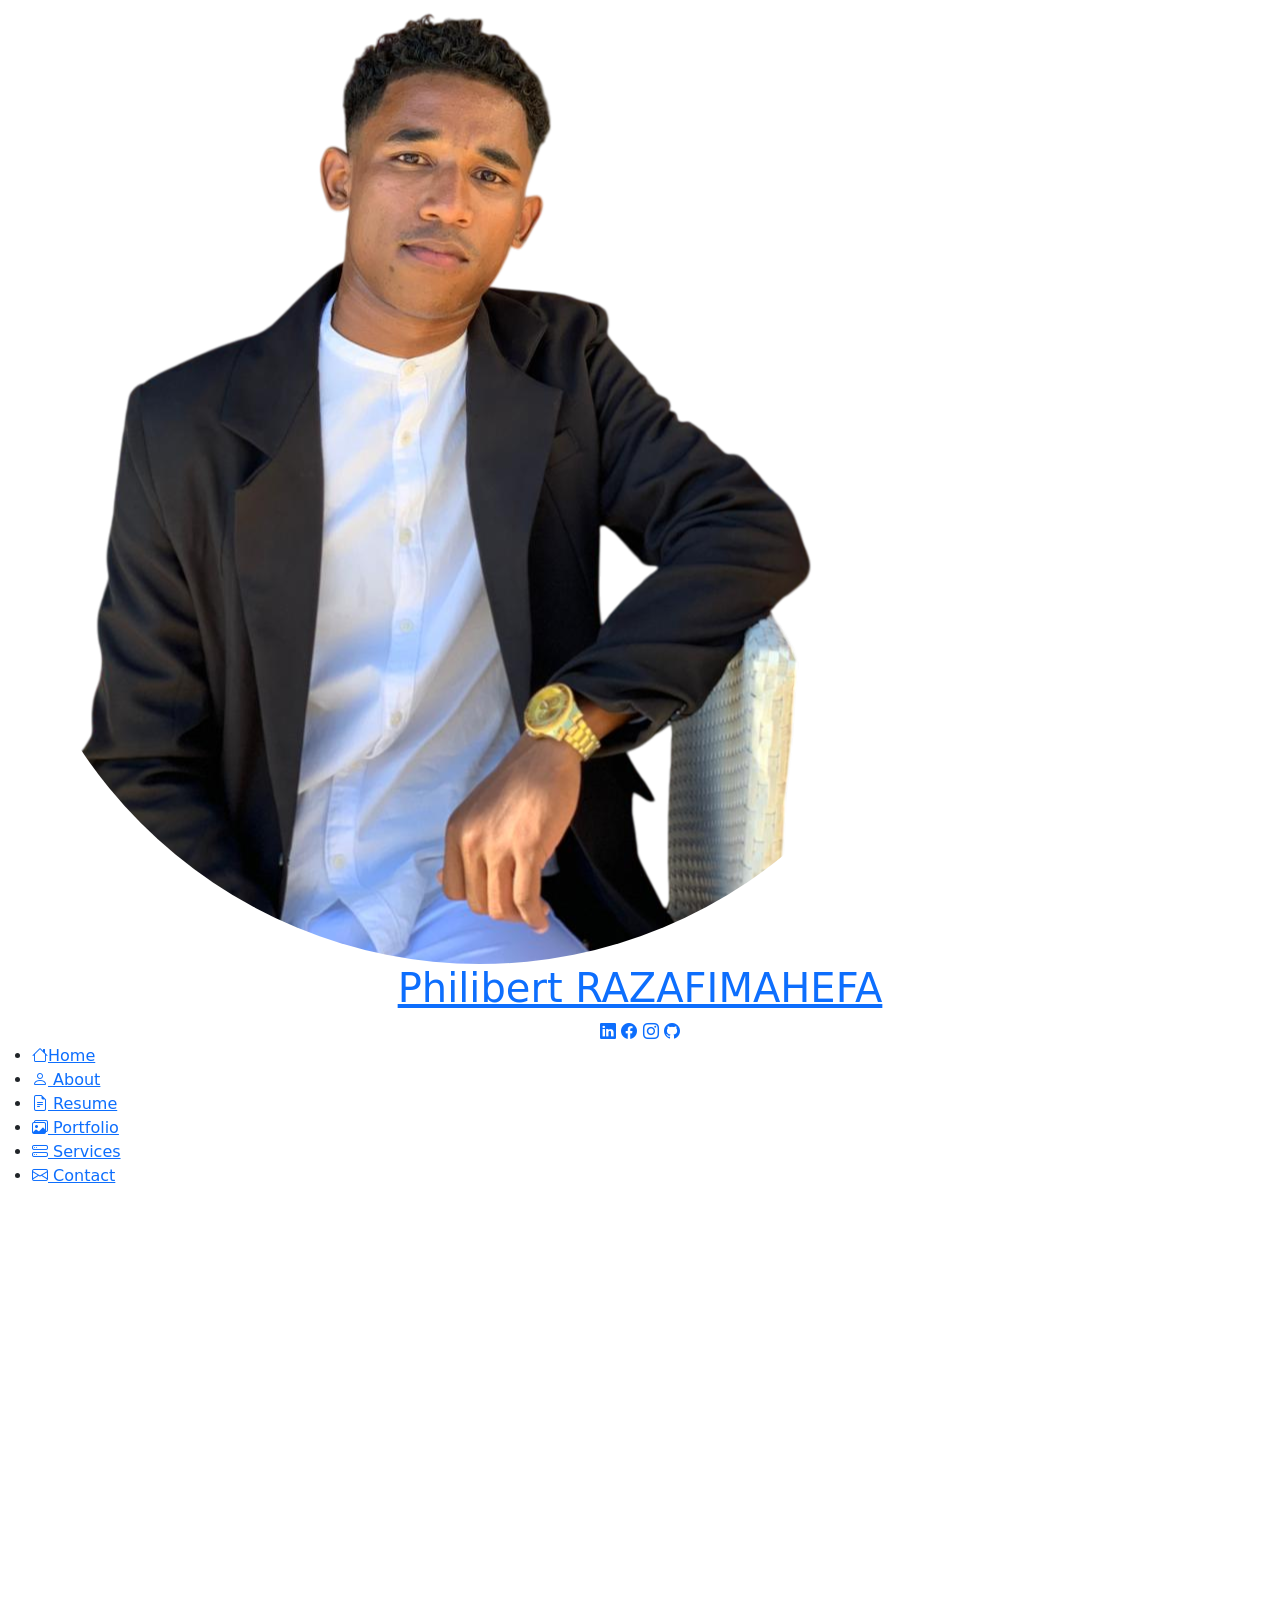
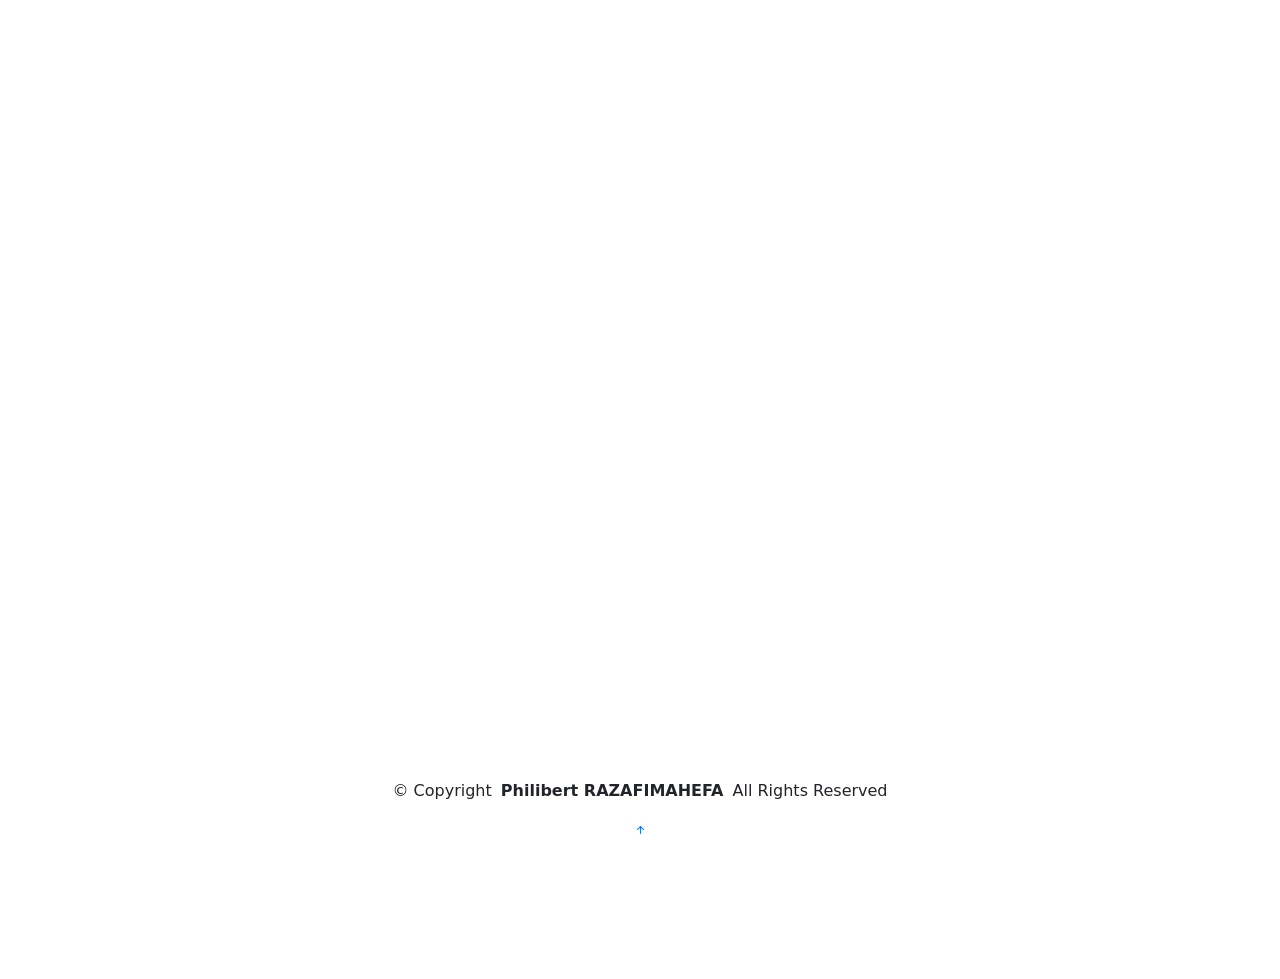
==== index.html @ 2ab91938 "better organized and follows professional file structure conventions." ====
<!DOCTYPE html>
<html lang="en">

<head>
  <meta charset="utf-8">
  <meta content="width=device-width, initial-scale=1.0" name="viewport">
  <title>Philibert RAZAFIMAHEFA - Portfolio | Designer & Developer</title>
  <meta content="Portfolio of Philibert RAZAFIMAHEFA, a passionate Web Developer, UI/UX Designer, and Programmer based in Madagascar. Specialized in Angular, PHP, Python, and Arduino Robotics." name="description">
  <meta content="Philibert RAZAFIMAHEFA, Portfolio, Web Developer, UI/UX Designer, Programmer, Madagascar, Angular, PHP, Python, Arduino, Robotics" name="keywords">

  <!-- Favicons -->
  <link href="assets/img/favicon.png" rel="icon">
  <link href="assets/img/apple-touch-icon.png" rel="apple-touch-icon">

  <!-- Fonts -->
  <link href="https://fonts.googleapis.com" rel="preconnect">
  <link href="https://fonts.gstatic.com" rel="preconnect" crossorigin>
  <link href="https://fonts.googleapis.com/css2?family=Roboto:ital,wght@0,100;0,300;0,400;0,500;0,700;0,900;1,100;1,300;1,400;1,500;1,700;1,900&family=Poppins:ital,wght@0,100;0,200;0,300;0,400;0,500;0,600;0,700;0,800;0,900;1,100;1,200;1,300;1,400;1,500;1,600;1,700;1,800;1,900&family=Raleway:ital,wght@0,100;0,200;0,300;0,400;0,500;0,600;0,700;0,800;0,900;1,100;1,200;1,300;1,400;1,500;1,600;1,700;1,800;1,900&display=swap" rel="stylesheet">

  <!-- Vendor CSS Files -->
  <link href="assets/vendor/bootstrap/css/bootstrap.min.css" rel="stylesheet">
  <link href="assets/vendor/bootstrap-icons/bootstrap-icons.css" rel="stylesheet">
  <link href="assets/vendor/aos/aos.css" rel="stylesheet">
  <link href="assets/vendor/glightbox/css/glightbox.min.css" rel="stylesheet">
  <link href="assets/vendor/swiper/swiper-bundle.min.css" rel="stylesheet">

  <!-- Main CSS File -->
  <link href="assets/css/main.css" rel="stylesheet">

  <!-- =======================================================
  * Template Name: iPortfolio
  * Template URL: https://bootstrapmade.com/iportfolio-bootstrap-portfolio-websites-template/
  * Updated: Jun 29 2024 with Bootstrap v5.3.3
  * Author: BootstrapMade.com
  * License: https://bootstrapmade.com/license/
  ======================================================== -->
</head>

<body class="index-page">

  <header id="header" class="header dark-background d-flex flex-column">
    <i class="header-toggle d-xl-none bi bi-list" aria-label="Toggle navigation menu"></i>

    <div class="profile-img">
      <img src="assets/img/my-profile-img.png" alt="Philibert RAZAFIMAHEFA Profile Picture" class="img-fluid rounded-circle">
    </div>

    <a href="index.html" class="logo d-flex align-items-center justify-content-center" aria-label="Philibert RAZAFIMAHEFA Home">
      <!-- Uncomment the line below if you also wish to use an image logo -->
      <!-- <img src="assets/img/logo.png" alt=""> -->
      <h1 class="sitename">Philibert RAZAFIMAHEFA</h1>
    </a>

    <div class="social-links text-center">
      <a href="https://www.linkedin.com/in/razafimahefa-philibert-rzfphily/" class="linkedin" aria-label="LinkedIn Profile"><i class="bi bi-linkedin"></i></a>
      <a href="https://www.facebook.com/RzfPhily" class="facebook" aria-label="Facebook Profile"><i class="bi bi-facebook"></i></a>
      <a href="https://www.instagram.com/rzfphily/" class="instagram" aria-label="Instagram Profile"><i class="bi bi-instagram"></i></a>
      <a href="https://github.com/Wunders149" class="github" aria-label="GitHub Profile"><i class="bi bi-github"></i></a>
    </div>

    <nav id="navmenu" class="navmenu">
      <ul>
        <li><a href="#hero" class="active"><i class="bi bi-house navicon"></i>Home</a></li>
        <li><a href="#about"><i class="bi bi-person navicon"></i> About</a></li>
        <li><a href="#resume"><i class="bi bi-file-earmark-text navicon"></i> Resume</a></li>
        <li><a href="#portfolio"><i class="bi bi-images navicon"></i> Portfolio</a></li>
        <li><a href="#services"><i class="bi bi-hdd-stack navicon"></i> Services</a></li>
        <li><a href="#contact"><i class="bi bi-envelope navicon"></i> Contact</a></li>
      </ul>
    </nav>

  </header>

  <main class="main">

    <!-- Hero Section -->
    <section id="hero" class="hero section dark-background">

      <img src="assets/img/me.jpg" alt="Philibert RAZAFIMAHEFA Hero Image" data-aos="fade-in" class="">

      <div class="container" data-aos="fade-up" data-aos-delay="100">
        <h2>Philibert RAZAFIMAHEFA</h2>
        <p>I'm a <span class="typed" data-typed-items="Designer, Developer, Programmer, Freelancer">Designer</span><span class="typed-cursor typed-cursor--blink" aria-hidden="true"></span><span class="typed-cursor typed-cursor--blink" aria-hidden="true"></span></p>
      </div>

    </section><!-- /Hero Section -->

    <!-- About Section -->
    <section id="about" class="about section">

      <!-- Section Title -->
      <div class="container section-title" data-aos="fade-up">
        <h2>About</h2>
        <p>My name is Philibert RAZAFIMAHEFA, a computer science graduate student with a passion for design, development, and software engineering. Having earned my Bachelor's with honors, I am seeking new opportunities to apply my skills and continue learning.</p>
      </div><!-- End Section Title -->

      <div class="container" data-aos="fade-up" data-aos-delay="100">

        <div class="row gy-4 justify-content-center">
          <div class="col-lg-4">
            <img src="assets/img/my-profile-img.png" class="img-fluid" alt="Philibert RAZAFIMAHEFA Profile">
          </div>
          <div class="col-lg-8 content">
            <h2>Web Developer &amp; UI/UX Designer.</h2>
            <p class="fst-italic py-3">
              Passionate about code quality, I follow best practices and prioritize readability, testing, and reusability.
              Skilled in translating complex requirements into elegant and efficient user experiences.
            </p>
            <div class="row">
              <div class="col-lg-6">
                <ul>
                  <li><i class="bi bi-chevron-right"></i> <strong>Birthday:</strong> <span>09 January 2002</span></li>
                  <li><i class="bi bi-chevron-right"></i> <strong>Website:</strong> <span>Coming soon</span></li>
                  <li><i class="bi bi-chevron-right"></i> <strong>Phone:</strong> <span>+261 34 35 053 34 </span></li>
                  <li><i class="bi bi-chevron-right"></i> <strong>City:</strong> <span>Mahajanga, Boeny, Madagascar</span></li>
                </ul>
              </div>
              <div class="col-lg-6">
                <ul>
                  <li><i class="bi bi-chevron-right"></i> <strong>Age:</strong> <span>23</span></li>
                  <li><i class="bi bi-chevron-right"></i> <strong>Degree:</strong> <span>Bachelor</span></li>
                  <li><i class="bi bi-chevron-right"></i> <strong>Email:</strong> <span>razafimahefaphilibert7@gmail.com</span></li>
                  <li><i class="bi bi-chevron-right"></i> <strong>Freelance:</strong> <span>Available</span></li>
                </ul>
              </div>
            </div>
            <p class="py-3">
              With a deep understanding of both design principles and development logic, I create digital experiences that delight and deliver.
            </p>
          </div>
        </div>

      </div>

    </section><!-- /About Section -->

    <!-- Stats Section -->
    <section id="stats" class="stats section">

      <div class="container" data-aos="fade-up" data-aos-delay="100">

        <div class="row gy-4">

          <div class="col-lg-3 col-md-6">
            <div class="stats-item">
              <i class="bi bi-emoji-smile"></i>
              <span data-purecounter-start="0" data-purecounter-end="010" data-purecounter-duration="1" class="purecounter"></span>
              <p><strong>Happy Clients</strong> <span> Encouraging! </span></p>
            </div>
          </div><!-- End Stats Item -->

          <div class="col-lg-3 col-md-6">
            <div class="stats-item">
              <i class="bi bi-journal-richtext"></i>
              <span data-purecounter-start="0" data-purecounter-end="005" data-purecounter-duration="1" class="purecounter"></span>
              <p><strong>Projects</strong> <span> Study, Personal & Professional</span></p>
            </div>
          </div><!-- End Stats Item -->

          <div class="col-lg-3 col-md-6">
            <div class="stats-item">
              <i class="bi bi-headset"></i>
              <span data-purecounter-start="0" data-purecounter-end="1453" data-purecounter-duration="1" class="purecounter"></span>
              <p><strong>Hours Of Support</strong> <span>Working Hours</span></p>
            </div>
          </div><!-- End Stats Item -->

          <div class="col-lg-3 col-md-6">
            <div class="stats-item">
              <i class="bi bi-people"></i>
              <span data-purecounter-start="0" data-purecounter-end="3" data-purecounter-duration="1" class="purecounter"></span>
              <p><strong>Hard Workers</strong> <span>Team</span></p>
            </div>
          </div><!-- End Stats Item -->

        </div>

      </div>

    </section><!-- /Stats Section -->

    <!-- Skills Section -->
    <section id="skills" class="skills section light-background">

      <!-- Section Title -->
      <div class="container section-title" data-aos="fade-up">
        <h2>Skills</h2>
        <p>As a developer with a solid foundation in both web and embedded systems, I enjoy turning ideas into functional, user-friendly solutions — from mobile-first web apps using Angular and Ionic to smart Arduino projects powered by voice commands.</p>
      </div><!-- End Section Title -->

      <div class="container" data-aos="fade-up" data-aos-delay="100">

        <div class="row skills-content skills-animation">

          <div class="col-lg-6">

            <div class="progress">
              <span class="skill"><span>HTML</span> <i class="val">100%</i></span>
              <div class="progress-bar-wrap">
                <div class="progress-bar" role="progressbar" aria-valuenow="100" aria-valuemin="0" aria-valuemax="100"></div>
              </div>
            </div><!-- End Skills Item -->

            <div class="progress">
              <span class="skill"><span>CSS</span> <i class="val">90%</i></span>
              <div class="progress-bar-wrap">
                <div class="progress-bar" role="progressbar" aria-valuenow="90" aria-valuemin="0" aria-valuemax="100"></div>
              </div>
            </div><!-- End Skills Item -->

            <div class="progress">
              <span class="skill"><span>JavaScript</span> <i class="val">60%</i></span>
              <div class="progress-bar-wrap">
                <div class="progress-bar" role="progressbar" aria-valuenow="60" aria-valuemin="0" aria-valuemax="100"></div>
              </div>
            </div><!-- End Skills Item -->

            <div class="progress">
              <span class="skill"><span>UI/UX</span> <i class="val">60%</i></span>
              <div class="progress-bar-wrap">
                <div class="progress-bar" role="progressbar" aria-valuenow="60" aria-valuemin="0" aria-valuemax="100"></div>
              </div>
            </div><!-- End Skills Item -->

          </div>

          <div class="col-lg-6">

            <div class="progress">
              <span class="skill"><span>PHP</span> <i class="val">75%</i></span>
              <div class="progress-bar-wrap">
                <div class="progress-bar" role="progressbar" aria-valuenow="75" aria-valuemin="0" aria-valuemax="100"></div>
              </div>
            </div><!-- End Skills Item -->

            <div class="progress">
              <span class="skill"><span>Python</span> <i class="val">75%</i></span>
              <div class="progress-bar-wrap">
                <div class="progress-bar" role="progressbar" aria-valuenow="75" aria-valuemin="0" aria-valuemax="100"></div>
              </div>
            </div><!-- End Skills Item -->

            <div class="progress">
              <span class="skill"><span>WordPress/CMS</span> <i class="val">90%</i></span>
              <div class="progress-bar-wrap">
                <div class="progress-bar" role="progressbar" aria-valuenow="90" aria-valuemin="0" aria-valuemax="100"></div>
              </div>
            </div><!-- End Skills Item -->

            <div class="progress">
              <span class="skill"><span>Figma Design</span> <i class="val">55%</i></span>
              <div class="progress-bar-wrap">
                <div class="progress-bar" role="progressbar" aria-valuenow="55" aria-valuemin="0" aria-valuemax="100"></div>
              </div>
            </div><!-- End Skills Item -->

          </div>

        </div>

      </div>

    </section><!-- /Skills Section -->

    <!-- Resume Section -->
    <section id="resume" class="resume section">

      <!-- Section Title -->
      <div class="container section-title" data-aos="fade-up">
        <h2>Resume</h2>
        <p>Passionate Computer Science graduate with strong technical skills in web development (HTML, CSS, JavaScript, TypeScript, Angular, Ionic) and embedded systems (Arduino, TensorFlow Lite). 
           Creative problem-solver with a user-centric mindset, capable of crafting intuitive interfaces and functional applications. 
           Experienced in collaborative projects, technical leadership, and delivering innovative solutions, from responsive websites to AI-powered voice control systems.</p>
      </div><!-- End Section Title -->

      <div class="container">

        <div class="row">

          <div class="col-lg-6" data-aos="fade-up" data-aos-delay="100">
            <h3 class="resume-title">Summary</h3>

            <div class="resume-item pb-0">
              <h4>Philibert RAZAFIMAHEFA</h4>
              <p><em>As a dedicated developer, I am passionate about making a positive impact through education, technology, and community engagement.
                      Through my work, I aim to inspire, share knowledge, and create opportunities for others to grow. 
                      I strongly believe in the power of collaboration and learning to drive meaningful change in society.
              </em></p>
              <ul>
                <li>La Corniche, Mahajanga, Boeny, Madagascar</li>
                <li>+261 34 35 053 34</li>
                <li>razafimahefaphilibert7</li>
              </ul>
            </div><!-- Edn Resume Item -->

            <h3 class="resume-title">Education</h3>
            <div class="resume-item">
              <h4>Master's Degree in Programming</h4>
              <h5>2024 - 2025</h5>
              <p><em>Institut de Formation Technique (IFT) Mahajanga, Mahajanga, MAD</em></p>
              <p>I am currently working on my Master's degree at IFT Mahajanga. Where I learn the basic of Software Engineering.</p>
            </div><!-- Edn Resume Item -->

            <div class="resume-item">
              <h4>Bachelor's Degree in Programming</h4>
              <h5>2023 - 2024</h5>
              <p><em>Institut de Formation Technique (IFT) Mahajanga, Mahajanga, MAD</em></p>
              <p>I have done my Bachelor's degree at IFT Mahajanga. Where I learn the generality of programming.</p>
            </div><!-- Edn Resume Item -->

          </div>

          <div class="col-lg-6" data-aos="fade-up" data-aos-delay="200">
            <h3 class="resume-title">Personal Experience</h3>
            <div class="resume-item">
              <h4>Data Collector - Internship</h4>
              <h5>November 2024</h5>
              <p><em>Operation Smile Madagascar</em></p>
              <ul>
                <li>Collecting patient data</li>
                <li>Working in Team</li>
                <li>Sharing Tasks</li>
                <li>Volunteer experience</li>
              </ul>
            </div><!-- Edn Resume Item -->

            <div class="resume-item">
              <h4>Data Collector - Internship</h4>
              <h5>March 2024 - August 2024</h5>
              <p><em>APMF Mahajanga</em></p>
              <ul>
                <li>Recording boat navigation data</li>
                <li>Working in Team</li>
                <li>Sharing Tasks</li>
                <li>Office working experience</li>
              </ul>
            </div><!-- Edn Resume Item -->

          </div>

        </div>

      </div>

    </section><!-- /Resume Section -->

    <!-- Portfolio Section -->
    <section id="portfolio" class="portfolio section light-background">

      <!-- Section Title -->
      <div class="container section-title" data-aos="fade-up">
        <h2>Portfolio</h2>
        <p>Here are some of my projects. They include web applications, desktop software, and light Arduino-AI based projects.</p>
      </div><!-- End Section Title -->

      <div class="container">

        <div class="isotope-layout" data-default-filter="*" data-layout="masonry" data-sort="original-order">

          <ul class="portfolio-filters isotope-filters" data-aos="fade-up" data-aos-delay="100">
            <li data-filter="*" class="filter-active">All</li>
            <li data-filter=".filter-app">Mobile App</li>
            <li data-filter=".filter-product">Web App</li>
            <li data-filter=".filter-branding">Desktop</li>
            <li data-filter=".filter-books">Robotics</li>
          </ul><!-- End Portfolio Filters -->

          <div class="row gy-4 isotope-container" data-aos="fade-up" data-aos-delay="200">

            <div class="col-lg-4 col-md-6 portfolio-item isotope-item filter-app">
              <div class="portfolio-content h-100">
                <img src="assets/img/portfolio/app-1.jpg" class="img-fluid" alt="Mobile App Project 1" loading="lazy">
                <div class="portfolio-info">
                  <h4>App 1</h4>
                  <p>Mobile application development project</p>
                  <a href="assets/img/portfolio/app-1.jpg" title="App 1" data-gallery="portfolio-gallery-app" class="glightbox preview-link"><i class="bi bi-zoom-in"></i></a>
                  <a href="pages/portfolio-details.html" title="More Details" class="details-link"><i class="bi bi-link-45deg"></i></a>
                </div>
              </div>
            </div><!-- End Portfolio Item -->

            <div class="col-lg-4 col-md-6 portfolio-item isotope-item filter-product">
              <div class="portfolio-content h-100">
                <img src="assets/img/portfolio/product-1.jpg" class="img-fluid" alt="Web App Project 1" loading="lazy">
                <div class="portfolio-info">
                  <h4>Product 1</h4>
                  <p>Web application development project</p>
                  <a href="assets/img/portfolio/product-1.jpg" title="Product 1" data-gallery="portfolio-gallery-product" class="glightbox preview-link"><i class="bi bi-zoom-in"></i></a>
                  <a href="pages/portfolio-details.html" title="More Details" class="details-link"><i class="bi bi-link-45deg"></i></a>
                </div>
              </div>
            </div><!-- End Portfolio Item -->

            <div class="col-lg-4 col-md-6 portfolio-item isotope-item filter-branding">
              <div class="portfolio-content h-100">
                <img src="assets/img/portfolio/branding-1.jpg" class="img-fluid" alt="Desktop Project 1" loading="lazy">
                <div class="portfolio-info">
                  <h4>Branding 1</h4>
                  <p>Desktop software development project</p>
                  <a href="assets/img/portfolio/branding-1.jpg" title="Branding 1" data-gallery="portfolio-gallery-branding" class="glightbox preview-link"><i class="bi bi-zoom-in"></i></a>
                  <a href="pages/portfolio-details.html" title="More Details" class="details-link"><i class="bi bi-link-45deg"></i></a>
                </div>
              </div>
            </div><!-- End Portfolio Item -->

            <div class="col-lg-4 col-md-6 portfolio-item isotope-item filter-books">
              <div class="portfolio-content h-100">
                <img src="assets/img/portfolio/books-1.jpg" class="img-fluid" alt="Robotics Project 1" loading="lazy">
                <div class="portfolio-info">
                  <h4>Books 1</h4>
                  <p>Robotics and embedded systems project</p>
                  <a href="assets/img/portfolio/books-1.jpg" title="Books 1" data-gallery="portfolio-gallery-book" class="glightbox preview-link"><i class="bi bi-zoom-in"></i></a>
                  <a href="pages/portfolio-details.html" title="More Details" class="details-link"><i class="bi bi-link-45deg"></i></a>
                </div>
              </div>
            </div><!-- End Portfolio Item -->

            <div class="col-lg-4 col-md-6 portfolio-item isotope-item filter-app">
              <div class="portfolio-content h-100">
                <img src="assets/img/portfolio/app-2.jpg" class="img-fluid" alt="Mobile App Project 2" loading="lazy">
                <div class="portfolio-info">
                  <h4>App 2</h4>
                  <p>Mobile application development project</p>
                  <a href="assets/img/portfolio/app-2.jpg" title="App 2" data-gallery="portfolio-gallery-app" class="glightbox preview-link"><i class="bi bi-zoom-in"></i></a>
                  <a href="pages/portfolio-details.html" title="More Details" class="details-link"><i class="bi bi-link-45deg"></i></a>
                </div>
              </div>
            </div><!-- End Portfolio Item -->

            <div class="col-lg-4 col-md-6 portfolio-item isotope-item filter-product">
              <div class="portfolio-content h-100">
                <img src="assets/img/portfolio/product-2.jpg" class="img-fluid" alt="Web App Project 2" loading="lazy">
                <div class="portfolio-info">
                  <h4>Product 2</h4>
                  <p>Web application development project</p>
                  <a href="assets/img/portfolio/product-2.jpg" title="Product 2" data-gallery="portfolio-gallery-product" class="glightbox preview-link"><i class="bi bi-zoom-in"></i></a>
                  <a href="pages/portfolio-details.html" title="More Details" class="details-link"><i class="bi bi-link-45deg"></i></a>
                </div>
              </div>
            </div><!-- End Portfolio Item -->

            <div class="col-lg-4 col-md-6 portfolio-item isotope-item filter-branding">
              <div class="portfolio-content h-100">
                <img src="assets/img/portfolio/branding-2.jpg" class="img-fluid" alt="Desktop Project 2" loading="lazy">
                <div class="portfolio-info">
                  <h4>Branding 2</h4>
                  <p>Desktop software development project</p>
                  <a href="assets/img/portfolio/branding-2.jpg" title="Branding 2" data-gallery="portfolio-gallery-branding" class="glightbox preview-link"><i class="bi bi-zoom-in"></i></a>
                  <a href="pages/portfolio-details.html" title="More Details" class="details-link"><i class="bi bi-link-45deg"></i></a>
                </div>
              </div>
            </div><!-- End Portfolio Item -->

            <div class="col-lg-4 col-md-6 portfolio-item isotope-item filter-books">
              <div class="portfolio-content h-100">
                <img src="assets/img/portfolio/books-2.jpg" class="img-fluid" alt="Robotics Project 2" loading="lazy">
                <div class="portfolio-info">
                  <h4>Books 2</h4>
                  <p>Robotics and embedded systems project</p>
                  <a href="assets/img/portfolio/books-2.jpg" title="Books 2" data-gallery="portfolio-gallery-book" class="glightbox preview-link"><i class="bi bi-zoom-in"></i></a>
                  <a href="pages/portfolio-details.html" title="More Details" class="details-link"><i class="bi bi-link-45deg"></i></a>
                </div>
              </div>
            </div><!-- End Portfolio Item -->

            <div class="col-lg-4 col-md-6 portfolio-item isotope-item filter-app">
              <div class="portfolio-content h-100">
                <img src="assets/img/portfolio/app-3.jpg" class="img-fluid" alt="Mobile App Project 3" loading="lazy">
                <div class="portfolio-info">
                  <h4>App 3</h4>
                  <p>Mobile application development project</p>
                  <a href="assets/img/portfolio/app-3.jpg" title="App 3" data-gallery="portfolio-gallery-app" class="glightbox preview-link"><i class="bi bi-zoom-in"></i></a>
                  <a href="pages/portfolio-details.html" title="More Details" class="details-link"><i class="bi bi-link-45deg"></i></a>
                </div>
              </div>
            </div><!-- End Portfolio Item -->

            <div class="col-lg-4 col-md-6 portfolio-item isotope-item filter-product">
              <div class="portfolio-content h-100">
                <img src="assets/img/portfolio/product-3.jpg" class="img-fluid" alt="Web App Project 3" loading="lazy">
                <div class="portfolio-info">
                  <h4>Product 3</h4>
                  <p>Web application development project</p>
                  <a href="assets/img/portfolio/product-3.jpg" title="Product 3" data-gallery="portfolio-gallery-product" class="glightbox preview-link"><i class="bi bi-zoom-in"></i></a>
                  <a href="pages/portfolio-details.html" title="More Details" class="details-link"><i class="bi bi-link-45deg"></i></a>
                </div>
              </div>
            </div><!-- End Portfolio Item -->

            <div class="col-lg-4 col-md-6 portfolio-item isotope-item filter-branding">
              <div class="portfolio-content h-100">
                <img src="assets/img/portfolio/branding-3.jpg" class="img-fluid" alt="Desktop Project 3" loading="lazy">
                <div class="portfolio-info">
                  <h4>Branding 3</h4>
                  <p>Desktop software development project</p>
                  <a href="assets/img/portfolio/branding-3.jpg" title="Branding 3" data-gallery="portfolio-gallery-branding" class="glightbox preview-link"><i class="bi bi-zoom-in"></i></a>
                  <a href="pages/portfolio-details.html" title="More Details" class="details-link"><i class="bi bi-link-45deg"></i></a>
                </div>
              </div>
            </div><!-- End Portfolio Item -->

            <div class="col-lg-4 col-md-6 portfolio-item isotope-item filter-books">
              <div class="portfolio-content h-100">
                <img src="assets/img/portfolio/books-3.jpg" class="img-fluid" alt="Robotics Project 3" loading="lazy">
                <div class="portfolio-info">
                  <h4>Books 3</h4>
                  <p>Robotics and embedded systems project</p>
                  <a href="assets/img/portfolio/books-3.jpg" title="Books 3" data-gallery="portfolio-gallery-book" class="glightbox preview-link"><i class="bi bi-zoom-in"></i></a>
                  <a href="pages/portfolio-details.html" title="More Details" class="details-link"><i class="bi bi-link-45deg"></i></a>
                </div>
              </div>
            </div><!-- End Portfolio Item -->

          </div><!-- End Portfolio Container -->

        </div>

      </div>

    </section><!-- /Portfolio Section -->

    <!-- Services Section -->
    <section id="services" class="services section">

      <!-- Section Title -->
      <div class="container section-title" data-aos="fade-up">
        <h2>Services</h2>
        <p>Here is a summary of what I can offer you.</p>
      </div><!-- End Section Title -->

      <div class="container">

        <div class="row gy-4">

          <div class="col-lg-4 col-md-6 service-item d-flex" data-aos="fade-up" data-aos-delay="100">
            <div class="icon flex-shrink-0"><i class="bi bi-briefcase"></i></div>
            <div>
              <h4 class="title"><a href="pages/service-details.html" class="stretched-link">Mobile Applications</a></h4>
              <p class="description">Developing robust mobile applications using JavaScript, PHP, Python, and TypeScript.</p>
            </div>
          </div>
          <!-- End Service Item -->

          <div class="col-lg-4 col-md-6 service-item d-flex" data-aos="fade-up" data-aos-delay="200">
            <div class="icon flex-shrink-0"><i class="bi bi-card-checklist"></i></div>
            <div>
              <h4 class="title"><a href="pages/service-details.html" class="stretched-link">Web Development</a></h4>
              <p class="description">Using modern methodologies to develop scalable web projects.</p>
            </div>
          </div><!-- End Service Item -->

          <div class="col-lg-4 col-md-6 service-item d-flex" data-aos="fade-up" data-aos-delay="300">
            <div class="icon flex-shrink-0"><i class="bi bi-bar-chart"></i></div>
            <div>
              <h4 class="title"><a href="pages/service-details.html" class="stretched-link">UI/UX Design with Figma</a></h4>
              <p class="description">Creating intuitive and visually appealing designs with Figma.</p>
            </div>
          </div><!-- End Service Item -->

          <div class="col-lg-4 col-md-6 service-item d-flex" data-aos="fade-up" data-aos-delay="400">
            <div class="icon flex-shrink-0"><i class="bi bi-binoculars"></i></div>
            <div>
              <h4 class="title"><a href="pages/service-details.html" class="stretched-link">Arduino Robotics</a></h4>
              <p class="description">Building Arduino-based projects and bringing your hardware ideas to life.</p>
            </div>
          </div><!-- End Service Item -->

          <div class="col-lg-4 col-md-6 service-item d-flex" data-aos="fade-up" data-aos-delay="500">
            <div class="icon flex-shrink-0"><i class="bi bi-brightness-high"></i></div>
            <div>
              <h4 class="title"><a href="pages/service-details.html" class="stretched-link">Data Analysis</a></h4>
              <p class="description">Using Python to analyze and derive insights from real-world data.</p>
            </div>
          </div><!-- End Service Item -->

          <div class="col-lg-4 col-md-6 service-item d-flex" data-aos="fade-up" data-aos-delay="600">
            <div class="icon flex-shrink-0"><i class="bi bi-calendar4-week"></i></div>
            <div>
              <h4 class="title"><a href="pages/service-details.html" class="stretched-link">Data Visualization</a></h4>
              <p class="description">Visualizing complex data sets using Python for better understanding.</p>
            </div>
          </div><!-- End Service Item -->

        </div>

      </div>

    </section><!-- /Services Section -->

    <!-- Testimonials Section -->
    <section id="testimonials" class="testimonials section light-background">

      <!-- Section Title -->
      <div class="container section-title" data-aos="fade-up">
        <h2>Testimonials</h2>
        <p>Feedback from clients and colleagues I've had the pleasure to work with.</p>
      </div><!-- End Section Title -->

      <div class="container" data-aos="fade-up" data-aos-delay="100">

        <div class="swiper init-swiper">
          <script type="application/json" class="swiper-config">
            {
              "loop": true,
              "speed": 600,
              "autoplay": {
                "delay": 5000
              },
              "slidesPerView": "auto",
              "pagination": {
                "el": ".swiper-pagination",
                "type": "bullets",
                "clickable": true
              },
              "breakpoints": {
                "320": {
                  "slidesPerView": 1,
                  "spaceBetween": 40
                },
                "1200": {
                  "slidesPerView": 3,
                  "spaceBetween": 1
                }
              }
            }
          </script>
          <div class="swiper-wrapper">

            <div class="swiper-slide">
              <div class="testimonial-item">
                <p>
                  <i class="bi bi-quote quote-icon-left"></i>
                  <span>Philibert is an exceptional developer who consistently delivers high-quality work. His attention to detail and problem-solving skills are impressive.</span>
                  <i class="bi bi-quote quote-icon-right"></i>
                </p>
                <img src="assets/img/testimonials/testimonials-1.jpg" class="testimonial-img" alt="Testimonial from Saul Goodman" loading="lazy">
                <h3>Saul Goodman</h3>
                <h4>CEO &amp; Founder</h4>
              </div>
            </div><!-- End testimonial item -->

            <div class="swiper-slide">
              <div class="testimonial-item">
                <p>
                  <i class="bi bi-quote quote-icon-left"></i>
                  <span>Working with Philibert on our UI/UX design was a great experience. He has a keen eye for aesthetics and user-centric design.</span>
                  <i class="bi bi-quote quote-icon-right"></i>
                </p>
                <img src="assets/img/testimonials/testimonials-2.jpg" class="testimonial-img" alt="Testimonial from Sara Wilsson" loading="lazy">
                <h3>Sara Wilsson</h3>
                <h4>Designer</h4>
              </div>
            </div><!-- End testimonial item -->

            <div class="swiper-slide">
              <div class="testimonial-item">
                <p>
                  <i class="bi bi-quote quote-icon-left"></i>
                  <span>The mobile app Philibert developed for us exceeded our expectations. It is fast, intuitive, and very reliable.</span>
                  <i class="bi bi-quote quote-icon-right"></i>
                </p>
                <img src="assets/img/testimonials/testimonials-3.jpg" class="testimonial-img" alt="Testimonial from Jena Karlis" loading="lazy">
                <h3>Jena Karlis</h3>
                <h4>Store Owner</h4>
              </div>
            </div><!-- End testimonial item -->

            <div class="swiper-slide">
              <div class="testimonial-item">
                <p>
                  <i class="bi bi-quote quote-icon-left"></i>
                  <span>Philibert is a reliable freelancer who always meets deadlines. His technical expertise in Python and data analysis helped our project significantly.</span>
                  <i class="bi bi-quote quote-icon-right"></i>
                </p>
                <img src="assets/img/testimonials/testimonials-4.jpg" class="testimonial-img" alt="Testimonial from Matt Brandon" loading="lazy">
                <h3>Matt Brandon</h3>
                <h4>Freelancer</h4>
              </div>
            </div><!-- End testimonial item -->

            <div class="swiper-slide">
              <div class="testimonial-item">
                <p>
                  <i class="bi bi-quote quote-icon-left"></i>
                  <span>I highly recommend Philibert for any software engineering task. He is a fast learner and a dedicated professional.</span>
                  <i class="bi bi-quote quote-icon-right"></i>
                </p>
                <img src="assets/img/testimonials/testimonials-5.jpg" class="testimonial-img" alt="Testimonial from John Larson" loading="lazy">
                <h3>John Larson</h3>
                <h4>Entrepreneur</h4>
              </div>
            </div><!-- End testimonial item -->

          </div>
          <div class="swiper-pagination"></div>
        </div>

      </div>

    </section><!-- /Testimonials Section -->

    <!-- Contact Section -->
    <section id="contact" class="contact section">

      <!-- Section Title -->
      <div class="container section-title" data-aos="fade-up">
        <h2>Contact</h2>
        <p>Don't hesitate to contact me. Available for work!</p>
      </div><!-- End Section Title -->

      <div class="container" data-aos="fade-up" data-aos-delay="100">

        <div class="row gy-4">

          <div class="col-lg-5">

            <div class="info-wrap">
              <div class="info-item d-flex" data-aos="fade-up" data-aos-delay="200">
                <i class="bi bi-geo-alt flex-shrink-0"></i>
                <div>
                  <h3>Address</h3>
                  <p>La Corniche, Mahajanga, Boeny, Madagascar</p>
                </div>
              </div><!-- End Info Item -->

              <div class="info-item d-flex" data-aos="fade-up" data-aos-delay="300">
                <i class="bi bi-telephone flex-shrink-0"></i>
                <div>
                  <h3>Call Us</h3>
                  <p>+261 34 35 053 34</p>
                </div>
              </div><!-- End Info Item -->

              <div class="info-item d-flex" data-aos="fade-up" data-aos-delay="400">
                <i class="bi bi-envelope flex-shrink-0"></i>
                <div>
                  <h3>Email Us</h3>
                  <p>razafimahefaphilibert7@gmail.com</p>
                </div>
              </div><!-- End Info Item -->

              <iframe src="https://www.google.com/maps/embed?pb=!1m18!1m12!1m3!1d3933.149297065916!2d46.31229371428746!3d-15.722587925143356!2m3!1f0!2f0!3f0!3m2!1i1024!2i768!4f13.1!3m3!1m2!1s0x224523fe5d85fc7f%3A0xb9e6b78e7ce3fbbc!2sLa%20Corniche%2C%20Mahajanga!5e0!3m2!1sfr!2smg!4v1721890180000!5m2!1sfr!2smg" frameborder="0" style="border:0; width: 100%; height: 270px;" allowfullscreen="" loading="lazy" referrerpolicy="no-referrer-when-downgrade"></iframe>
            </div>
          </div>

          <div class="col-lg-7">
            <form action="forms/contact.php" method="post" class="php-email-form" data-aos="fade-up" data-aos-delay="200">
              <div class="row gy-4">

                <div class="col-md-6">
                  <label for="name-field" class="pb-2">Your Name</label>
                  <input type="text" name="name" id="name-field" class="form-control" required="">
                </div>

                <div class="col-md-6">
                  <label for="email-field" class="pb-2">Your Email</label>
                  <input type="email" class="form-control" name="email" id="email-field" required="">
                </div>

                <div class="col-md-12">
                  <label for="subject-field" class="pb-2">Subject</label>
                  <input type="text" class="form-control" name="subject" id="subject-field" required="">
                </div>

                <div class="col-md-12">
                  <label for="message-field" class="pb-2">Message</label>
                  <textarea class="form-control" name="message" rows="10" id="message-field" required=""></textarea>
                </div>

                <div class="col-md-12 text-center">
                  <div class="loading">Loading</div>
                  <div class="error-message"></div>
                  <div class="sent-message">Your message has been sent. Thank you!</div>

                  <button type="submit">Send Message</button>
                </div>

              </div>
            </form>
          </div><!-- End Contact Form -->

        </div>

      </div>

    </section><!-- /Contact Section -->

  </main>

  <footer id="footer" class="footer position-relative light-background">

    <div class="container">
      <div class="copyright text-center ">
        <p>© <span>Copyright</span> <strong class="px-1 sitename">Philibert RAZAFIMAHEFA</strong> <span>All Rights Reserved</span></p>
      </div>
      <div class="credits">
        <!-- All the links in the footer should remain intact. -->
        <!-- You can delete the links only if you've purchased the pro version. -->
        <!-- Licensing information: https://bootstrapmade.com/license/ -->
        <!-- Purchase the pro version with working PHP/AJAX contact form: [buy-url] -->
        <!-- Designed by <a href="https://bootstrapmade.com/">BootstrapMade</a> Distributed by <a href="https://themewagon.com">ThemeWagon</a> -->
      </div>
    </div>

  </footer>

  <!-- Scroll Top -->
  <a href="#" id="scroll-top" class="scroll-top d-flex align-items-center justify-content-center"><i class="bi bi-arrow-up-short"></i></a>

  <!-- Preloader -->
  <div id="preloader"></div>

  <!-- Vendor JS Files -->
  <script src="assets/vendor/bootstrap/js/bootstrap.bundle.min.js"></script>
  <script src="assets/vendor/php-email-form/validate.js"></script>
  <script src="assets/vendor/aos/aos.js"></script>
  <script src="assets/vendor/typed.js/typed.umd.js"></script>
  <script src="assets/vendor/purecounter/purecounter_vanilla.js"></script>
  <script src="assets/vendor/waypoints/noframework.waypoints.js"></script>
  <script src="assets/vendor/glightbox/js/glightbox.min.js"></script>
  <script src="assets/vendor/imagesloaded/imagesloaded.pkgd.min.js"></script>
  <script src="assets/vendor/isotope-layout/isotope.pkgd.min.js"></script>
  <script src="assets/vendor/swiper/swiper-bundle.min.js"></script>

  <!-- Main JS File -->
  <script src="assets/js/main.js"></script>

</body>

</html>
---- assets/css/main.css ----
/**
* Template Name: iPortfolio
* Template URL: https://bootstrapmade.com/iportfolio-bootstrap-portfolio-websites-template/
* Updated: Jun 29 2024 with Bootstrap v5.3.3
* Author: BootstrapMade.com
* License: https://bootstrapmade.com/license/
*/

/*--------------------------------------------------------------
# Font & Color Variables
# Help: https://bootstrapmade.com/color-system/
--------------------------------------------------------------*/
/* Fonts */
:root {
  --default-font: "Roboto",  system-ui, -apple-system, "Segoe UI", Roboto, "Helvetica Neue", Arial, "Noto Sans", "Liberation Sans", sans-serif, "Apple Color Emoji", "Segoe UI Emoji", "Segoe UI Symbol", "Noto Color Emoji";
  --heading-font: "Raleway",  sans-serif;
  --nav-font: "Poppins",  sans-serif;
}

/* Global Colors - The following color variables are used throughout the website. Updating them here will change the color scheme of the entire website */
:root { 
  --background-color: #ffffff; /* Background color for the entire website, including individual sections */
  --default-color: #272829; /* Default color used for the majority of the text content across the entire website */
  --heading-color: #050d18; /* Color for headings, subheadings and title throughout the website */
  --accent-color: #149ddd; /* Accent color that represents your brand on the website. It's used for buttons, links, and other elements that need to stand out */
  --surface-color: #ffffff; /* The surface color is used as a background of boxed elements within sections, such as cards, icon boxes, or other elements that require a visual separation from the global background. */
  --contrast-color: #ffffff; /* Contrast color for text, ensuring readability against backgrounds of accent, heading, or default colors. */
}

/* Nav Menu Colors - The following color variables are used specifically for the navigation menu. They are separate from the global colors to allow for more customization options */
:root {
  --nav-color: #a8a9b4;  /* The default color of the main navmenu links */
  --nav-hover-color: #ffffff; /* Applied to main navmenu links when they are hovered over or active */
  --nav-mobile-background-color: #040b14; /* Used as the background color for mobile navigation menu */
  --nav-dropdown-background-color: #040b14; /* Used as the background color for dropdown items that appear when hovering over primary navigation items */
  --nav-dropdown-color: #a8a9b4; /* Used for navigation links of the dropdown items in the navigation menu. */
  --nav-dropdown-hover-color: #ffffff; /* Similar to --nav-hover-color, this color is applied to dropdown navigation links when they are hovered over. */
}

/* Color Presets - These classes override global colors when applied to any section or element, providing reuse of the sam color scheme. */

.light-background {
  --background-color: #f4fafd;
  --surface-color: #ffffff;
}

.dark-background {
  --background-color: #040b14;
  --default-color: #ffffff;
  --heading-color: #ffffff;
  --surface-color: #151f2b;
  --contrast-color: #ffffff;
}

/* Smooth scroll */
:root {
  scroll-behavior: smooth;
}

/*--------------------------------------------------------------
# General Styling & Shared Classes
--------------------------------------------------------------*/
body {
  color: var(--default-color);
  background-color: var(--background-color);
  font-family: var(--default-font);
}

a {
  color: var(--accent-color);
  text-decoration: none;
  transition: 0.3s;
}

a:hover {
  color: color-mix(in srgb, var(--accent-color), transparent 25%);
  text-decoration: none;
}

h1,
h2,
h3,
h4,
h5,
h6 {
  color: var(--heading-color);
  font-family: var(--heading-font);
}

/* PHP Email Form Messages
------------------------------*/
.php-email-form .error-message {
  display: none;
  background: #df1529;
  color: #ffffff;
  text-align: left;
  padding: 15px;
  margin-bottom: 24px;
  font-weight: 600;
}

.php-email-form .sent-message {
  display: none;
  color: #ffffff;
  background: #059652;
  text-align: center;
  padding: 15px;
  margin-bottom: 24px;
  font-weight: 600;
}

.php-email-form .loading {
  display: none;
  background: var(--surface-color);
  text-align: center;
  padding: 15px;
  margin-bottom: 24px;
}

.php-email-form .loading:before {
  content: "";
  display: inline-block;
  border-radius: 50%;
  width: 24px;
  height: 24px;
  margin: 0 10px -6px 0;
  border: 3px solid var(--accent-color);
  border-top-color: var(--surface-color);
  animation: php-email-form-loading 1s linear infinite;
}

@keyframes php-email-form-loading {
  0% {
    transform: rotate(0deg);
  }

  100% {
    transform: rotate(360deg);
  }
}

/*--------------------------------------------------------------
# Global Header
--------------------------------------------------------------*/
.header {
  color: var(--default-color);
  background-color: var(--background-color);
  position: fixed;
  top: 0;
  left: 0;
  bottom: 0;
  padding: 0 15px;
  width: 300px;
  transition: all ease-in-out 0.3s;
  overflow-y: auto;
  z-index: 997;
  border-right: 1px solid color-mix(in srgb, var(--default-color), transparent 90%);
}

.header .profile-img img {
  margin: 15px auto;
  display: block;
  width: 120px;
  border: 8px solid color-mix(in srgb, var(--default-color), transparent 85%);
}

.header .logo {
  line-height: 1;
  margin-bottom: 15px;
}

.header .logo img {
  max-height: 32px;
  margin-right: 8px;
}

.header .logo h1 {
  font-size: 24px;
  margin: 0;
  font-weight: 700;
  color: var(--heading-color);
}

.header .social-links {
  margin: 0 0 20px 0;
}

.header .social-links a {
  font-size: 16px;
  display: inline-flex;
  align-items: center;
  justify-content: center;
  background: color-mix(in srgb, var(--default-color), transparent 90%);
  color: var(--default-color);
  margin: 0 2px;
  border-radius: 50%;
  text-align: center;
  width: 40px;
  height: 40px;
  transition: 0.3s;
}

.header .social-links a:hover {
  color: var(--contrast-color);
  background: var(--accent-color);
}

@media (min-width: 1200px) {

  .header~main,
  .header~#footer {
    margin-left: 300px;
  }
}

@media (max-width: 1199px) {
  .header {
    left: -100%;
  }
}

.header.header-show {
  left: 0;
}

.header .header-toggle {
  color: var(--contrast-color);
  background-color: var(--accent-color);
  font-size: 22px;
  display: flex;
  align-items: center;
  justify-content: center;
  width: 40px;
  height: 40px;
  border-radius: 50%;
  cursor: pointer;
  position: fixed;
  top: 15px;
  right: 15px;
  z-index: 9999;
  transition: background-color 0.3s;
}

.header .header-toggle:hover {
  color: var(--contrast-color);
  background-color: color-mix(in srgb, var(--accent-color) 90%, white 15%);
}

/*--------------------------------------------------------------
# Navigation Menu
--------------------------------------------------------------*/
.mobile-nav-toggle {
  display: none;
}

.navmenu {
  padding: 0;
  z-index: 9997;
}

.navmenu ul {
  list-style: none;
  padding: 0 0 20px 0;
  margin: 0;
}

.navmenu a,
.navmenu a:focus {
  color: var(--nav-color);
  padding: 15px 10px;
  font-family: var(--nav-font);
  font-size: 16px;
  font-weight: 400;
  display: flex;
  align-items: center;
  white-space: nowrap;
  transition: 0.3s;
  width: 100%;
}

.navmenu a .navicon,
.navmenu a:focus .navicon {
  font-size: 20px;
  margin-right: 10px;
}

.navmenu a .toggle-dropdown,
.navmenu a:focus .toggle-dropdown {
  font-size: 12px;
  line-height: 0;
  margin-left: auto;
  width: 30px;
  height: 30px;
  display: flex;
  align-items: center;
  justify-content: center;
  border-radius: 50%;
  transition: 0.3s;
  flex-shrink: 0;
  background-color: color-mix(in srgb, var(--accent-color), transparent 90%);
}

.navmenu a .toggle-dropdown:hover,
.navmenu a:focus .toggle-dropdown:hover {
  background-color: var(--accent-color);
  color: var(--contrast-color);
}

.navmenu a:hover,
.navmenu .active,
.navmenu .active:focus {
  color: var(--nav-hover-color);
}

.navmenu a:hover .navicon,
.navmenu .active .navicon,
.navmenu .active:focus .navicon {
  color: var(--accent-color);
}

.navmenu .active .toggle-dropdown,
.navmenu .active:focus .toggle-dropdown {
  background-color: var(--accent-color);
  color: var(--contrast-color);
  transform: rotate(180deg);
}

.navmenu .dropdown {
  display: block;
}

.navmenu .dropdown a,
.navmenu .dropdown a:focus {
  color: --nav-dropdown-color;
}

.navmenu .dropdown a:hover,
.navmenu .dropdown .active,
.navmenu .dropdown .active:focus {
  color: var(--nav-dropdown-hover-color);
}

.navmenu .dropdown ul {
  position: static;
  display: none;
  z-index: 99;
  padding: 5px 10px;
  margin: 5px 10px;
  background-color: var(--nav-dropdown-background-color);
  border: 1px solid color-mix(in srgb, var(--default-color), transparent 90%);
  box-shadow: none;
  transition: all 0.5s ease-in-out;
}

.navmenu .dropdown ul ul {
  background-color: rgba(33, 37, 41, 0.1);
}

.navmenu .dropdown>.dropdown-active {
  display: block;
  background-color: rgba(33, 37, 41, 0.03);
}

/*--------------------------------------------------------------
# Global Footer
--------------------------------------------------------------*/
.footer {
  color: var(--default-color);
  background-color: var(--background-color);
  font-size: 14px;
  padding: 40px 0;
  position: relative;
  border-top: 1px solid color-mix(in srgb, var(--default-color), transparent 90%);
}

.footer .copyright p {
  margin-bottom: 0;
}

.footer .credits {
  margin-top: 4px;
  font-size: 13px;
  text-align: center;
}

/*--------------------------------------------------------------
# Preloader
--------------------------------------------------------------*/
#preloader {
  position: fixed;
  inset: 0;
  z-index: 999999;
  overflow: hidden;
  background: var(--background-color);
  transition: all 0.6s ease-out;
}

#preloader:before {
  content: "";
  position: fixed;
  top: calc(50% - 30px);
  left: calc(50% - 30px);
  border: 6px solid #ffffff;
  border-color: var(--accent-color) transparent var(--accent-color) transparent;
  border-radius: 50%;
  width: 60px;
  height: 60px;
  animation: animate-preloader 1.5s linear infinite;
}

@keyframes animate-preloader {
  0% {
    transform: rotate(0deg);
  }

  100% {
    transform: rotate(360deg);
  }
}

/*--------------------------------------------------------------
# Scroll Top Button
--------------------------------------------------------------*/
.scroll-top {
  position: fixed;
  visibility: hidden;
  opacity: 0;
  right: 15px;
  bottom: -15px;
  z-index: 99999;
  background-color: var(--accent-color);
  width: 44px;
  height: 44px;
  border-radius: 50px;
  transition: all 0.4s;
}

.scroll-top i {
  font-size: 24px;
  color: var(--contrast-color);
  line-height: 0;
}

.scroll-top:hover {
  background-color: color-mix(in srgb, var(--accent-color), transparent 20%);
  color: var(--contrast-color);
}

.scroll-top.active {
  visibility: visible;
  opacity: 1;
  bottom: 15px;
}

/*--------------------------------------------------------------
# Disable aos animation delay on mobile devices
--------------------------------------------------------------*/
@media screen and (max-width: 768px) {
  [data-aos-delay] {
    transition-delay: 0 !important;
  }
}

/*--------------------------------------------------------------
# Global Page Titles & Breadcrumbs
--------------------------------------------------------------*/
.page-title {
  color: var(--default-color);
  background-color: var(--background-color);
  padding: 25px 0;
  position: relative;
}

.page-title h1 {
  font-size: 24px;
  font-weight: 700;
}

.page-title .breadcrumbs ol {
  display: flex;
  flex-wrap: wrap;
  list-style: none;
  padding: 0;
  margin: 0;
  font-size: 14px;
  font-weight: 400;
}

.page-title .breadcrumbs ol li+li {
  padding-left: 10px;
}

.page-title .breadcrumbs ol li+li::before {
  content: "/";
  display: inline-block;
  padding-right: 10px;
  color: color-mix(in srgb, var(--default-color), transparent 70%);
}

/*--------------------------------------------------------------
# Global Sections
--------------------------------------------------------------*/
section,
.section {
  color: var(--default-color);
  background-color: var(--background-color);
  padding: 60px 0;
  overflow: clip;
}

/*--------------------------------------------------------------
# Global Section Titles
--------------------------------------------------------------*/
.section-title {
  padding-bottom: 60px;
  position: relative;
}

.section-title h2 {
  font-size: 32px;
  font-weight: 700;
  margin-bottom: 20px;
  padding-bottom: 20px;
  position: relative;
}

.section-title h2:after {
  content: "";
  position: absolute;
  display: block;
  width: 50px;
  height: 3px;
  background: var(--accent-color);
  left: 0;
  bottom: 0;
}

.section-title p {
  margin-bottom: 0;
}

/*--------------------------------------------------------------
# Hero Section
--------------------------------------------------------------*/
.hero {
  width: 100%;
  min-height: 100vh;
  position: relative;
  padding: 80px 0;
  display: flex;
  align-items: center;
  justify-content: center;
}

.hero img {
  position: absolute;
  inset: 0;
  display: block;
  width: 100%;
  height: 100%;
  object-fit: cover;
  z-index: 1;
}

.hero:before {
  content: "";
  background: color-mix(in srgb, var(--background-color), transparent 70%);
  position: absolute;
  inset: 0;
  z-index: 2;
}

.hero .container {
  position: relative;
  z-index: 3;
}

.hero h2 {
  margin: 0;
  font-size: 64px;
  font-weight: 700;
}

.hero p {
  margin: 5px 0 0 0;
  font-size: 26px;
}

.hero p span {
  letter-spacing: 1px;
  border-bottom: 2px solid var(--accent-color);
}

.hero .social-links {
  margin-top: 25px;
}

.hero .social-links a {
  font-size: 24px;
  display: inline-block;
  color: color-mix(in srgb, var(--default-color), transparent 50%);
  line-height: 1;
  margin-right: 20px;
  transition: 0.3s;
}

.hero .social-links a:hover {
  color: var(--accent-color);
}

@media (max-width: 768px) {
  .hero h2 {
    font-size: 32px;
  }

  .hero p {
    font-size: 20px;
  }
}

/*--------------------------------------------------------------
# About Section
--------------------------------------------------------------*/
.about .content h2 {
  font-weight: 700;
  font-size: 24px;
}

.about .content ul {
  list-style: none;
  padding: 0;
}

.about .content ul li {
  margin-bottom: 20px;
  display: flex;
  align-items: center;
}

.about .content ul strong {
  margin-right: 10px;
}

.about .content ul i {
  font-size: 16px;
  margin-right: 5px;
  color: var(--accent-color);
  line-height: 0;
}

/*--------------------------------------------------------------
# Stats Section
--------------------------------------------------------------*/
.stats .stats-item {
  padding: 30px;
  width: 100%;
}

.stats .stats-item i {
  color: var(--accent-color);
  display: block;
  font-size: 44px;
  float: left;
  line-height: 0;
}

.stats .stats-item .purecounter {
  color: var(--heading-color);
  font-size: 48px;
  line-height: 40px;
  display: block;
  font-weight: 700;
  margin-left: 60px;
}

.stats .stats-item p {
  color: color-mix(in srgb, var(--default-color), transparent 40%);
  padding: 15px 0 0 0;
  margin: 0 0 0 60px;
  font-family: var(--heading-font);
  font-size: 14px;
}

/*--------------------------------------------------------------
# Skills Section
--------------------------------------------------------------*/
.skills .progress {
  height: 60px;
  display: block;
  background: none;
  border-radius: 0;
}

.skills .progress .skill {
  color: var(--heading-color);
  padding: 0;
  margin: 0 0 6px 0;
  text-transform: uppercase;
  display: block;
  font-weight: 600;
  font-family: var(--heading-font);
}

.skills .progress .skill .val {
  float: right;
  font-style: normal;
}

.skills .progress-bar-wrap {
  background: color-mix(in srgb, var(--default-color), transparent 90%);
  height: 10px;
}

.skills .progress-bar {
  width: 1px;
  height: 10px;
  transition: 0.9s;
  background-color: var(--accent-color);
}

/*--------------------------------------------------------------
# Resume Section
--------------------------------------------------------------*/
.resume .resume-title {
  color: var(--heading-color);
  font-size: 26px;
  font-weight: 700;
  margin-top: 20px;
  margin-bottom: 20px;
}

.resume .resume-item {
  padding: 0 0 20px 20px;
  margin-top: -2px;
  border-left: 2px solid var(--accent-color);
  position: relative;
}

.resume .resume-item h4 {
  line-height: 18px;
  font-size: 18px;
  font-weight: 600;
  text-transform: uppercase;
  color: color-mix(in srgb, var(--default-color), transparent 20%);
  margin-bottom: 10px;
}

.resume .resume-item h5 {
  font-size: 16px;
  padding: 5px 15px;
  display: inline-block;
  font-weight: 600;
  margin-bottom: 10px;
}

.resume .resume-item ul {
  padding-left: 20px;
}

.resume .resume-item ul li {
  padding-bottom: 10px;
}

.resume .resume-item:last-child {
  padding-bottom: 0;
}

.resume .resume-item::before {
  content: "";
  position: absolute;
  width: 16px;
  height: 16px;
  border-radius: 50px;
  left: -9px;
  top: 0;
  background: var(--background-color);
  border: 2px solid var(--accent-color);
}

/*--------------------------------------------------------------
# Portfolio Section
--------------------------------------------------------------*/
.portfolio .portfolio-filters {
  padding: 0;
  margin: 0 auto 20px auto;
  list-style: none;
  text-align: center;
}

.portfolio .portfolio-filters li {
  cursor: pointer;
  display: inline-block;
  padding: 0;
  font-size: 14px;
  font-weight: 400;
  margin: 0 10px;
  line-height: 1;
  text-transform: uppercase;
  margin-bottom: 10px;
  transition: all 0.3s ease-in-out;
}

.portfolio .portfolio-filters li:hover,
.portfolio .portfolio-filters li.filter-active {
  color: var(--accent-color);
}

.portfolio .portfolio-filters li:first-child {
  margin-left: 0;
}

.portfolio .portfolio-filters li:last-child {
  margin-right: 0;
}

@media (max-width: 575px) {
  .portfolio .portfolio-filters li {
    font-size: 14px;
    margin: 0 5px;
  }
}

.portfolio .portfolio-content {
  position: relative;
  overflow: hidden;
}

.portfolio .portfolio-content img {
  transition: 0.3s;
}

.portfolio .portfolio-content .portfolio-info {
  opacity: 0;
  position: absolute;
  inset: 0;
  z-index: 3;
  transition: all ease-in-out 0.3s;
  background: rgba(0, 0, 0, 0.6);
  padding: 15px;
}

.portfolio .portfolio-content .portfolio-info h4 {
  font-size: 14px;
  padding: 5px 10px;
  font-weight: 400;
  color: #ffffff;
  display: inline-block;
  background-color: var(--accent-color);
}

.portfolio .portfolio-content .portfolio-info p {
  position: absolute;
  bottom: 10px;
  text-align: center;
  display: inline-block;
  left: 0;
  right: 0;
  font-size: 16px;
  font-weight: 600;
  color: rgba(255, 255, 255, 0.8);
}

.portfolio .portfolio-content .portfolio-info .preview-link,
.portfolio .portfolio-content .portfolio-info .details-link {
  position: absolute;
  left: calc(50% - 40px);
  font-size: 26px;
  top: calc(50% - 14px);
  color: #fff;
  transition: 0.3s;
  line-height: 1.2;
}

.portfolio .portfolio-content .portfolio-info .preview-link:hover,
.portfolio .portfolio-content .portfolio-info .details-link:hover {
  color: var(--accent-color);
}

.portfolio .portfolio-content .portfolio-info .details-link {
  left: 50%;
  font-size: 34px;
  line-height: 0;
}

.portfolio .portfolio-content:hover .portfolio-info {
  opacity: 1;
}

.portfolio .portfolio-content:hover img {
  transform: scale(1.1);
}

/*--------------------------------------------------------------
# Services Section
--------------------------------------------------------------*/
.services .service-item {
  position: relative;
}

.services .service-item .icon {
  background: var(--accent-color);
  display: flex;
  align-items: center;
  justify-content: center;
  width: 54px;
  height: 54px;
  border-radius: 50%;
  transition: 0.5s;
  border: 1px solid var(--accent-color);
  margin-right: 20px;
}

.services .service-item .icon i {
  color: var(--contrast-color);
  font-size: 24px;
  line-height: 0;
}

.services .service-item:hover .icon {
  background: var(--surface-color);
}

.services .service-item:hover .icon i {
  color: var(--accent-color);
}

.services .service-item .title {
  font-weight: 700;
  margin-bottom: 15px;
  font-size: 18px;
}

.services .service-item .title a {
  color: var(--heading-color);
}

.services .service-item .title a:hover {
  color: var(--accent-color);
}

.services .service-item .description {
  line-height: 24px;
  font-size: 14px;
}

/*--------------------------------------------------------------
# Testimonials Section
--------------------------------------------------------------*/
.testimonials .testimonials-carousel,
.testimonials .testimonials-slider {
  overflow: hidden;
}

.testimonials .testimonial-item {
  box-sizing: content-box;
  text-align: center;
  min-height: 320px;
}

.testimonials .testimonial-item .testimonial-img {
  width: 90px;
  border-radius: 50%;
  margin: 0 auto;
}

.testimonials .testimonial-item h3 {
  font-size: 18px;
  font-weight: bold;
  margin: 10px 0 5px 0;
}

.testimonials .testimonial-item h4 {
  font-size: 14px;
  color: color-mix(in srgb, var(--default-color), transparent 20%);
  margin: 0;
}

.testimonials .testimonial-item .quote-icon-left,
.testimonials .testimonial-item .quote-icon-right {
  color: color-mix(in srgb, var(--accent-color), transparent 40%);
  font-size: 26px;
  line-height: 0;
}

.testimonials .testimonial-item .quote-icon-left {
  display: inline-block;
  left: -5px;
  position: relative;
}

.testimonials .testimonial-item .quote-icon-right {
  display: inline-block;
  right: -5px;
  position: relative;
  top: 10px;
  transform: scale(-1, -1);
}

.testimonials .testimonial-item p {
  font-style: italic;
  margin: 0 15px 15px 15px;
  padding: 20px;
  background-color: var(--surface-color);
  position: relative;
  margin-bottom: 35px;
  border-radius: 6px;
  box-shadow: 0px 2px 15px rgba(0, 0, 0, 0.1);
}

.testimonials .testimonial-item p::after {
  content: "";
  width: 0;
  height: 0;
  border-top: 20px solid var(--surface-color);
  border-right: 20px solid transparent;
  border-left: 20px solid transparent;
  position: absolute;
  bottom: -20px;
  left: calc(50% - 20px);
}

.testimonials .swiper-wrapper {
  height: auto;
}

.testimonials .swiper-pagination {
  margin-top: 40px;
  position: relative;
}

.testimonials .swiper-pagination .swiper-pagination-bullet {
  width: 12px;
  height: 12px;
  background-color: var(--background-color);
  opacity: 1;
  border: 1px solid var(--accent-color);
}

.testimonials .swiper-pagination .swiper-pagination-bullet-active {
  background-color: var(--accent-color);
}

/*--------------------------------------------------------------
# Contact Section
--------------------------------------------------------------*/
.contact .info-wrap {
  background-color: var(--surface-color);
  box-shadow: 0px 0px 20px rgba(0, 0, 0, 0.1);
  padding: 30px;
}

@media (max-width: 575px) {
  .contact .info-wrap {
    padding: 20px;
  }
}

.contact .info-item {
  margin-bottom: 40px;
}

.contact .info-item i {
  font-size: 20px;
  color: var(--accent-color);
  background: color-mix(in srgb, var(--accent-color), transparent 92%);
  width: 44px;
  height: 44px;
  display: flex;
  justify-content: center;
  align-items: center;
  border-radius: 50px;
  transition: all 0.3s ease-in-out;
  margin-right: 15px;
}

.contact .info-item h3 {
  padding: 0;
  font-size: 18px;
  font-weight: 700;
  margin-bottom: 5px;
}

.contact .info-item p {
  padding: 0;
  margin-bottom: 0;
  font-size: 14px;
}

.contact .info-item:hover i {
  background: var(--accent-color);
  color: var(--contrast-color);
}

.contact .php-email-form {
  background-color: var(--surface-color);
  height: 100%;
  padding: 30px;
  box-shadow: 0px 0px 20px rgba(0, 0, 0, 0.1);
}

@media (max-width: 575px) {
  .contact .php-email-form {
    padding: 20px;
  }
}

.contact .php-email-form input[type=text],
.contact .php-email-form input[type=email],
.contact .php-email-form textarea {
  font-size: 14px;
  padding: 10px 15px;
  box-shadow: none;
  border-radius: 0;
  color: var(--default-color);
  background-color: var(--surface-color);
  border-color: color-mix(in srgb, var(--default-color), transparent 80%);
}

.contact .php-email-form input[type=text]:focus,
.contact .php-email-form input[type=email]:focus,
.contact .php-email-form textarea:focus {
  border-color: var(--accent-color);
}

.contact .php-email-form input[type=text]::placeholder,
.contact .php-email-form input[type=email]::placeholder,
.contact .php-email-form textarea::placeholder {
  color: color-mix(in srgb, var(--default-color), transparent 70%);
}

.contact .php-email-form button[type=submit] {
  color: var(--contrast-color);
  background: var(--accent-color);
  border: 0;
  padding: 10px 30px;
  transition: 0.4s;
  border-radius: 50px;
}

.contact .php-email-form button[type=submit]:hover {
  background: color-mix(in srgb, var(--accent-color), transparent 25%);
}

/*--------------------------------------------------------------
# Portfolio Details Section
--------------------------------------------------------------*/
.portfolio-details .portfolio-details-slider img {
  width: 100%;
}

.portfolio-details .portfolio-details-slider .swiper-pagination {
  margin-top: 20px;
  position: relative;
}

.portfolio-details .portfolio-details-slider .swiper-pagination .swiper-pagination-bullet {
  width: 12px;
  height: 12px;
  background-color: color-mix(in srgb, var(--default-color), transparent 85%);
  opacity: 1;
}

.portfolio-details .portfolio-details-slider .swiper-pagination .swiper-pagination-bullet-active {
  background-color: var(--accent-color);
}

.portfolio-details .portfolio-info {
  padding: 30px;
  box-shadow: 0px 0 30px rgba(0, 0, 0, 0.1);
}

.portfolio-details .portfolio-info h3 {
  font-size: 22px;
  font-weight: 700;
  margin-bottom: 20px;
  padding-bottom: 20px;
  border-bottom: 1px solid color-mix(in srgb, var(--default-color), transparent 85%);
}

.portfolio-details .portfolio-info ul {
  list-style: none;
  padding: 0;
  font-size: 15px;
}

.portfolio-details .portfolio-info ul li+li {
  margin-top: 10px;
}

.portfolio-details .portfolio-description {
  padding-top: 30px;
}

.portfolio-details .portfolio-description h2 {
  font-size: 26px;
  font-weight: 700;
  margin-bottom: 20px;
}

.portfolio-details .portfolio-description p {
  padding: 0;
  color: color-mix(in srgb, var(--default-color), transparent 30%);
}

/*--------------------------------------------------------------
# Service Details Section
--------------------------------------------------------------*/
.service-details .services-list {
  padding: 10px 30px;
  border: 1px solid color-mix(in srgb, var(--default-color), transparent 90%);
  margin-bottom: 20px;
}

.service-details .services-list a {
  display: block;
  line-height: 1;
  padding: 8px 0 8px 15px;
  border-left: 3px solid color-mix(in srgb, var(--default-color), transparent 70%);
  margin: 20px 0;
  color: color-mix(in srgb, var(--default-color), transparent 20%);
  transition: 0.3s;
}

.service-details .services-list a.active {
  color: var(--heading-color);
  font-weight: 700;
  border-color: var(--accent-color);
}

.service-details .services-list a:hover {
  border-color: var(--accent-color);
}

.service-details .services-img {
  margin-bottom: 20px;
}

.service-details h3 {
  font-size: 26px;
  font-weight: 700;
}

.service-details h4 {
  font-size: 20px;
  font-weight: 700;
}

.service-details p {
  font-size: 15px;
}

.service-details ul {
  list-style: none;
  padding: 0;
  font-size: 15px;
}

.service-details ul li {
  padding: 5px 0;
  display: flex;
  align-items: center;
}

.service-details ul i {
  font-size: 20px;
  margin-right: 8px;
  color: var(--accent-color);
}

/*--------------------------------------------------------------
# Starter Section Section
--------------------------------------------------------------*/
.starter-section {
  /* Add your styles here */
}
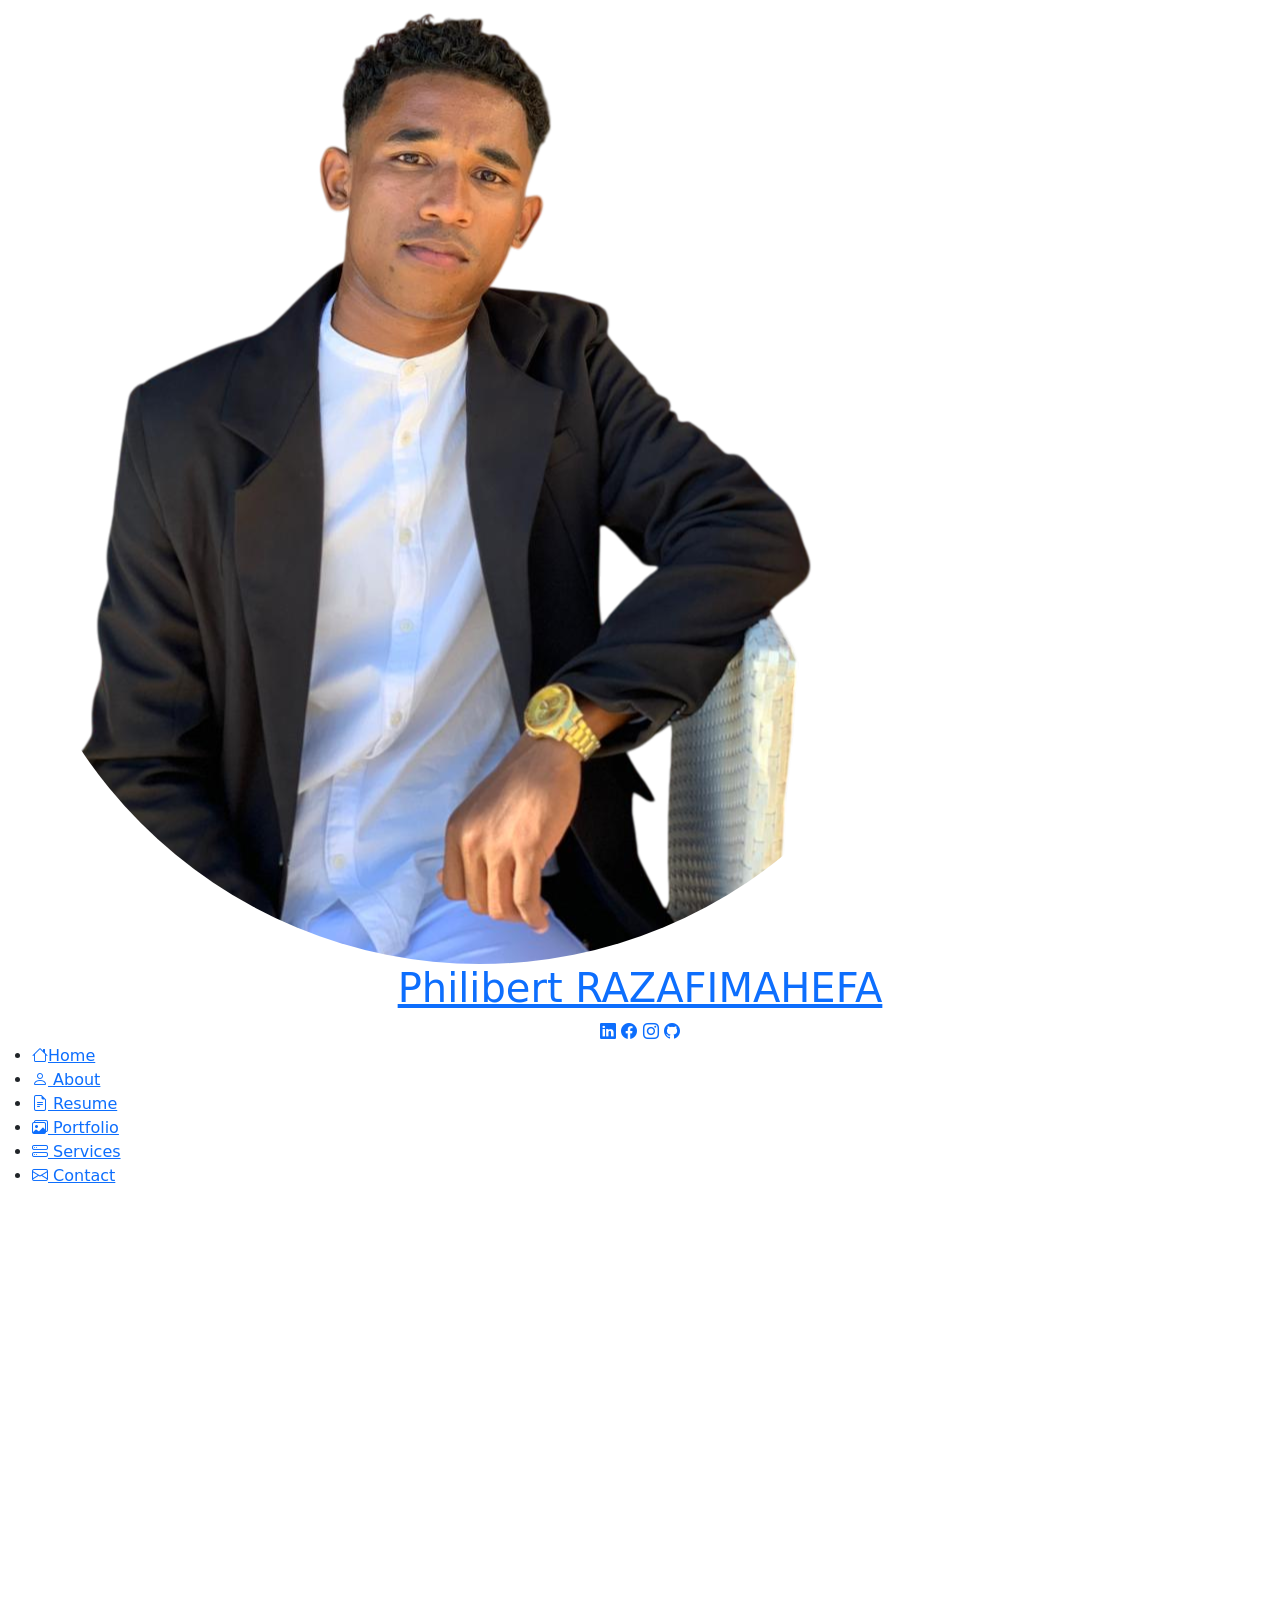
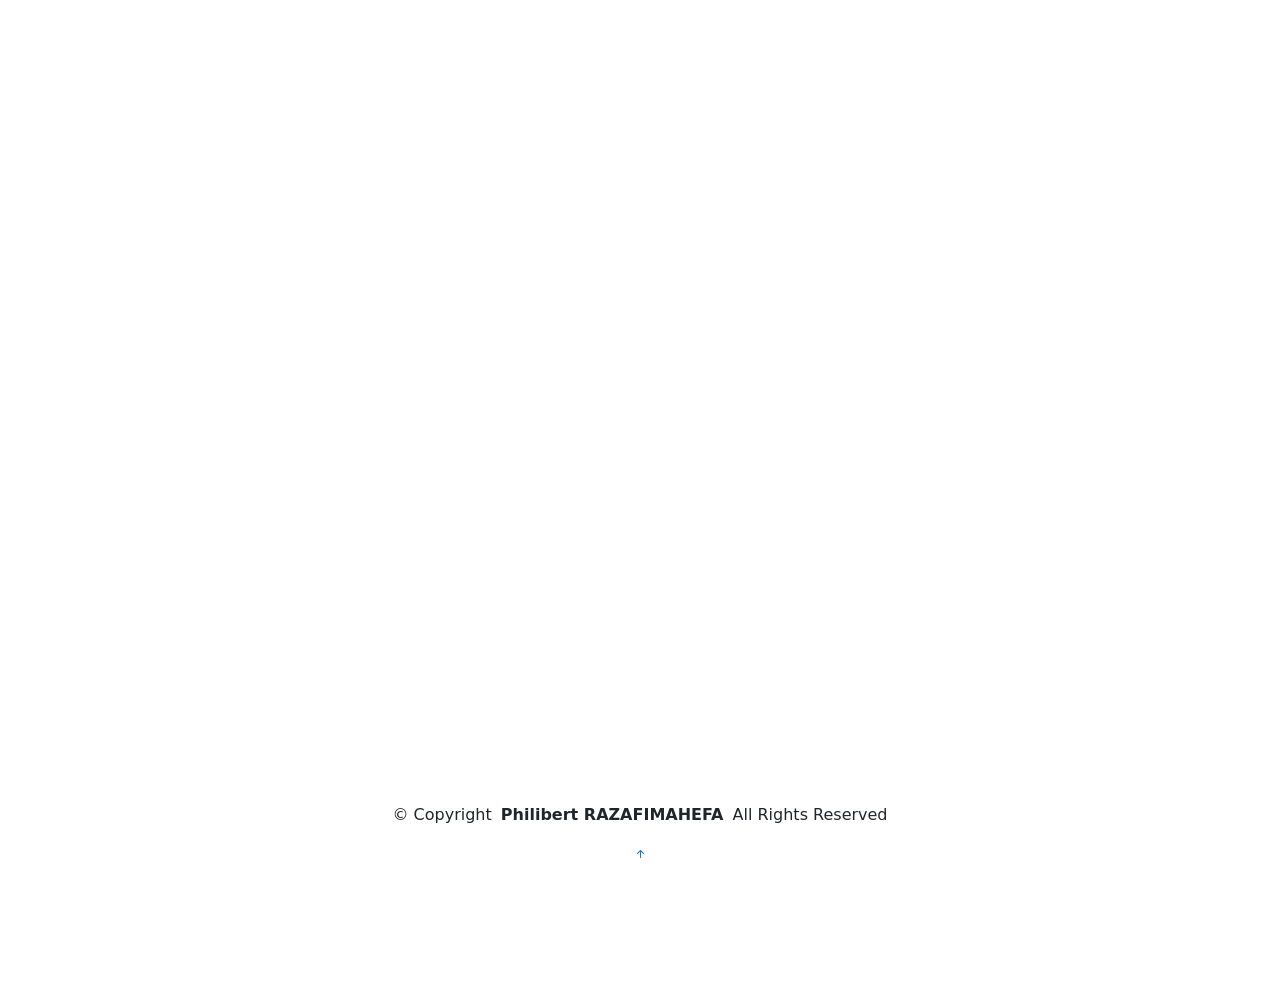
==== commit 962dd25a: "Update" ====
--- a/index.html
+++ b/index.html
@@ -7,6 +7,22 @@
   <title>Philibert RAZAFIMAHEFA - Portfolio | Designer & Developer</title>
   <meta content="Portfolio of Philibert RAZAFIMAHEFA, a passionate Web Developer, UI/UX Designer, and Programmer based in Madagascar. Specialized in Angular, PHP, Python, and Arduino Robotics." name="description">
   <meta content="Philibert RAZAFIMAHEFA, Portfolio, Web Developer, UI/UX Designer, Programmer, Madagascar, Angular, PHP, Python, Arduino, Robotics" name="keywords">
+
+  <!-- Open Graph -->
+  <meta property="og:title" content="Philibert RAZAFIMAHEFA - Designer & Developer">
+  <meta property="og:description" content="Portfolio of Philibert RAZAFIMAHEFA, a passionate Web Developer, UI/UX Designer, and Programmer based in Madagascar.">
+  <meta property="og:image" content="https://rzfphily.dev/assets/img/my-profile-img.png">
+  <meta property="og:url" content="https://rzfphily.dev/">
+  <meta property="og:type" content="website">
+
+  <!-- Twitter Card -->
+  <meta name="twitter:card" content="summary_large_image">
+  <meta name="twitter:title" content="Philibert RAZAFIMAHEFA - Designer & Developer">
+  <meta name="twitter:description" content="Portfolio of Philibert RAZAFIMAHEFA, a passionate Web Developer, UI/UX Designer, and Programmer based in Madagascar.">
+  <meta name="twitter:image" content="https://rzfphily.dev/assets/img/my-profile-img.png">
+
+  <!-- Canonical -->
+  <link rel="canonical" href="https://rzfphily.dev/">
 
   <!-- Favicons -->
   <link href="assets/img/favicon.png" rel="icon">
@@ -80,7 +96,7 @@
 
       <div class="container" data-aos="fade-up" data-aos-delay="100">
         <h2>Philibert RAZAFIMAHEFA</h2>
-        <p>I'm a <span class="typed" data-typed-items="Designer, Developer, Programmer, Freelancer">Designer</span><span class="typed-cursor typed-cursor--blink" aria-hidden="true"></span><span class="typed-cursor typed-cursor--blink" aria-hidden="true"></span></p>
+        <p>I'm a <span class="typed" data-typed-items="Designer, Developer, Programmer, Freelancer">Designer</span><span class="typed-cursor typed-cursor--blink" aria-hidden="true"></span></p>
       </div>
 
     </section><!-- /Hero Section -->
@@ -144,7 +160,7 @@
           <div class="col-lg-3 col-md-6">
             <div class="stats-item">
               <i class="bi bi-emoji-smile"></i>
-              <span data-purecounter-start="0" data-purecounter-end="010" data-purecounter-duration="1" class="purecounter"></span>
+              <span data-purecounter-start="0" data-purecounter-end="10" data-purecounter-duration="1" class="purecounter"></span>
               <p><strong>Happy Clients</strong> <span> Encouraging! </span></p>
             </div>
           </div><!-- End Stats Item -->
@@ -152,7 +168,7 @@
           <div class="col-lg-3 col-md-6">
             <div class="stats-item">
               <i class="bi bi-journal-richtext"></i>
-              <span data-purecounter-start="0" data-purecounter-end="005" data-purecounter-duration="1" class="purecounter"></span>
+              <span data-purecounter-start="0" data-purecounter-end="5" data-purecounter-duration="1" class="purecounter"></span>
               <p><strong>Projects</strong> <span> Study, Personal & Professional</span></p>
             </div>
           </div><!-- End Stats Item -->
@@ -371,8 +387,8 @@
               <div class="portfolio-content h-100">
                 <img src="assets/img/portfolio/app-1.jpg" class="img-fluid" alt="Mobile App Project 1" loading="lazy">
                 <div class="portfolio-info">
-                  <h4>App 1</h4>
-                  <p>Mobile application development project</p>
+                  <h4>Task Manager</h4>
+                  <p>Cross-platform mobile app built with Ionic</p>
                   <a href="assets/img/portfolio/app-1.jpg" title="App 1" data-gallery="portfolio-gallery-app" class="glightbox preview-link"><i class="bi bi-zoom-in"></i></a>
                   <a href="pages/portfolio-details.html" title="More Details" class="details-link"><i class="bi bi-link-45deg"></i></a>
                 </div>
@@ -383,8 +399,8 @@
               <div class="portfolio-content h-100">
                 <img src="assets/img/portfolio/product-1.jpg" class="img-fluid" alt="Web App Project 1" loading="lazy">
                 <div class="portfolio-info">
-                  <h4>Product 1</h4>
-                  <p>Web application development project</p>
+                  <h4>E-Commerce</h4>
+                  <p>Full-stack web app with Angular & PHP</p>
                   <a href="assets/img/portfolio/product-1.jpg" title="Product 1" data-gallery="portfolio-gallery-product" class="glightbox preview-link"><i class="bi bi-zoom-in"></i></a>
                   <a href="pages/portfolio-details.html" title="More Details" class="details-link"><i class="bi bi-link-45deg"></i></a>
                 </div>
@@ -395,8 +411,8 @@
               <div class="portfolio-content h-100">
                 <img src="assets/img/portfolio/branding-1.jpg" class="img-fluid" alt="Desktop Project 1" loading="lazy">
                 <div class="portfolio-info">
-                  <h4>Branding 1</h4>
-                  <p>Desktop software development project</p>
+                  <h4>POS System</h4>
+                  <p>Desktop application for point-of-sale management</p>
                   <a href="assets/img/portfolio/branding-1.jpg" title="Branding 1" data-gallery="portfolio-gallery-branding" class="glightbox preview-link"><i class="bi bi-zoom-in"></i></a>
                   <a href="pages/portfolio-details.html" title="More Details" class="details-link"><i class="bi bi-link-45deg"></i></a>
                 </div>
@@ -407,8 +423,8 @@
               <div class="portfolio-content h-100">
                 <img src="assets/img/portfolio/books-1.jpg" class="img-fluid" alt="Robotics Project 1" loading="lazy">
                 <div class="portfolio-info">
-                  <h4>Books 1</h4>
-                  <p>Robotics and embedded systems project</p>
+                  <h4>Voice Robot</h4>
+                  <p>Arduino voice-controlled robot with AI</p>
                   <a href="assets/img/portfolio/books-1.jpg" title="Books 1" data-gallery="portfolio-gallery-book" class="glightbox preview-link"><i class="bi bi-zoom-in"></i></a>
                   <a href="pages/portfolio-details.html" title="More Details" class="details-link"><i class="bi bi-link-45deg"></i></a>
                 </div>
@@ -419,8 +435,8 @@
               <div class="portfolio-content h-100">
                 <img src="assets/img/portfolio/app-2.jpg" class="img-fluid" alt="Mobile App Project 2" loading="lazy">
                 <div class="portfolio-info">
-                  <h4>App 2</h4>
-                  <p>Mobile application development project</p>
+                  <h4>Fitness Tracker</h4>
+                  <p>Health & wellness mobile application</p>
                   <a href="assets/img/portfolio/app-2.jpg" title="App 2" data-gallery="portfolio-gallery-app" class="glightbox preview-link"><i class="bi bi-zoom-in"></i></a>
                   <a href="pages/portfolio-details.html" title="More Details" class="details-link"><i class="bi bi-link-45deg"></i></a>
                 </div>
@@ -431,8 +447,8 @@
               <div class="portfolio-content h-100">
                 <img src="assets/img/portfolio/product-2.jpg" class="img-fluid" alt="Web App Project 2" loading="lazy">
                 <div class="portfolio-info">
-                  <h4>Product 2</h4>
-                  <p>Web application development project</p>
+                  <h4>Dashboard</h4>
+                  <p>Analytics dashboard with data visualization</p>
                   <a href="assets/img/portfolio/product-2.jpg" title="Product 2" data-gallery="portfolio-gallery-product" class="glightbox preview-link"><i class="bi bi-zoom-in"></i></a>
                   <a href="pages/portfolio-details.html" title="More Details" class="details-link"><i class="bi bi-link-45deg"></i></a>
                 </div>
@@ -443,8 +459,8 @@
               <div class="portfolio-content h-100">
                 <img src="assets/img/portfolio/branding-2.jpg" class="img-fluid" alt="Desktop Project 2" loading="lazy">
                 <div class="portfolio-info">
-                  <h4>Branding 2</h4>
-                  <p>Desktop software development project</p>
+                  <h4>Inventory</h4>
+                  <p>Inventory management desktop software</p>
                   <a href="assets/img/portfolio/branding-2.jpg" title="Branding 2" data-gallery="portfolio-gallery-branding" class="glightbox preview-link"><i class="bi bi-zoom-in"></i></a>
                   <a href="pages/portfolio-details.html" title="More Details" class="details-link"><i class="bi bi-link-45deg"></i></a>
                 </div>
@@ -455,8 +471,8 @@
               <div class="portfolio-content h-100">
                 <img src="assets/img/portfolio/books-2.jpg" class="img-fluid" alt="Robotics Project 2" loading="lazy">
                 <div class="portfolio-info">
-                  <h4>Books 2</h4>
-                  <p>Robotics and embedded systems project</p>
+                  <h4>Smart Home</h4>
+                  <p>IoT home automation with Arduino</p>
                   <a href="assets/img/portfolio/books-2.jpg" title="Books 2" data-gallery="portfolio-gallery-book" class="glightbox preview-link"><i class="bi bi-zoom-in"></i></a>
                   <a href="pages/portfolio-details.html" title="More Details" class="details-link"><i class="bi bi-link-45deg"></i></a>
                 </div>
@@ -467,8 +483,8 @@
               <div class="portfolio-content h-100">
                 <img src="assets/img/portfolio/app-3.jpg" class="img-fluid" alt="Mobile App Project 3" loading="lazy">
                 <div class="portfolio-info">
-                  <h4>App 3</h4>
-                  <p>Mobile application development project</p>
+                  <h4>Chat App</h4>
+                  <p>Real-time messaging mobile application</p>
                   <a href="assets/img/portfolio/app-3.jpg" title="App 3" data-gallery="portfolio-gallery-app" class="glightbox preview-link"><i class="bi bi-zoom-in"></i></a>
                   <a href="pages/portfolio-details.html" title="More Details" class="details-link"><i class="bi bi-link-45deg"></i></a>
                 </div>
@@ -479,8 +495,8 @@
               <div class="portfolio-content h-100">
                 <img src="assets/img/portfolio/product-3.jpg" class="img-fluid" alt="Web App Project 3" loading="lazy">
                 <div class="portfolio-info">
-                  <h4>Product 3</h4>
-                  <p>Web application development project</p>
+                  <h4>Portfolio</h4>
+                  <p>Personal portfolio website (this site)</p>
                   <a href="assets/img/portfolio/product-3.jpg" title="Product 3" data-gallery="portfolio-gallery-product" class="glightbox preview-link"><i class="bi bi-zoom-in"></i></a>
                   <a href="pages/portfolio-details.html" title="More Details" class="details-link"><i class="bi bi-link-45deg"></i></a>
                 </div>
@@ -491,8 +507,8 @@
               <div class="portfolio-content h-100">
                 <img src="assets/img/portfolio/branding-3.jpg" class="img-fluid" alt="Desktop Project 3" loading="lazy">
                 <div class="portfolio-info">
-                  <h4>Branding 3</h4>
-                  <p>Desktop software development project</p>
+                  <h4>HR Manager</h4>
+                  <p>Human resources desktop application</p>
                   <a href="assets/img/portfolio/branding-3.jpg" title="Branding 3" data-gallery="portfolio-gallery-branding" class="glightbox preview-link"><i class="bi bi-zoom-in"></i></a>
                   <a href="pages/portfolio-details.html" title="More Details" class="details-link"><i class="bi bi-link-45deg"></i></a>
                 </div>
@@ -503,8 +519,8 @@
               <div class="portfolio-content h-100">
                 <img src="assets/img/portfolio/books-3.jpg" class="img-fluid" alt="Robotics Project 3" loading="lazy">
                 <div class="portfolio-info">
-                  <h4>Books 3</h4>
-                  <p>Robotics and embedded systems project</p>
+                  <h4>Line Follower</h4>
+                  <p>Autonomous line-following robot</p>
                   <a href="assets/img/portfolio/books-3.jpg" title="Books 3" data-gallery="portfolio-gallery-book" class="glightbox preview-link"><i class="bi bi-zoom-in"></i></a>
                   <a href="pages/portfolio-details.html" title="More Details" class="details-link"><i class="bi bi-link-45deg"></i></a>
                 </div>
@@ -726,7 +742,7 @@
               <div class="info-item d-flex" data-aos="fade-up" data-aos-delay="300">
                 <i class="bi bi-telephone flex-shrink-0"></i>
                 <div>
-                  <h3>Call Us</h3>
+                  <h3>Call Me</h3>
                   <p>+261 34 35 053 34</p>
                 </div>
               </div><!-- End Info Item -->
@@ -734,12 +750,12 @@
               <div class="info-item d-flex" data-aos="fade-up" data-aos-delay="400">
                 <i class="bi bi-envelope flex-shrink-0"></i>
                 <div>
-                  <h3>Email Us</h3>
+                  <h3>Email Me</h3>
                   <p>razafimahefaphilibert7@gmail.com</p>
                 </div>
               </div><!-- End Info Item -->
 
-              <iframe src="https://www.google.com/maps/embed?pb=!1m18!1m12!1m3!1d3933.149297065916!2d46.31229371428746!3d-15.722587925143356!2m3!1f0!2f0!3f0!3m2!1i1024!2i768!4f13.1!3m3!1m2!1s0x224523fe5d85fc7f%3A0xb9e6b78e7ce3fbbc!2sLa%20Corniche%2C%20Mahajanga!5e0!3m2!1sfr!2smg!4v1721890180000!5m2!1sfr!2smg" frameborder="0" style="border:0; width: 100%; height: 270px;" allowfullscreen="" loading="lazy" referrerpolicy="no-referrer-when-downgrade"></iframe>
+              <iframe src="https://www.google.com/maps/embed?pb=!1m18!1m12!1m3!1d3933.149297065916!2d46.31229371428746!3d-15.722587925143356!2m3!1f0!2f0!3f0!3m2!1i1024!2i768!4f13.1!3m3!1m2!1s0x224523fe5d85fc7f%3A0xb9e6b78e7ce3fbbc!2sLa%20Corniche%2C%20Mahajanga!5e0!3m2!1sfr!2smg!4v1721890180000!5m2!1sfr!2smg" frameborder="0" style="border:0; width: 100%; height: 270px;" allowfullscreen="" loading="lazy" referrerpolicy="no-referrer-when-downgrade" title="Location map of Mahajanga, Madagascar"></iframe>
             </div>
           </div>
 
@@ -749,17 +765,17 @@
 
                 <div class="col-md-6">
                   <label for="name-field" class="pb-2">Your Name</label>
-                  <input type="text" name="name" id="name-field" class="form-control" required="">
+                  <input type="text" name="name" id="name-field" class="form-control" required="" autocomplete="name">
                 </div>
 
                 <div class="col-md-6">
                   <label for="email-field" class="pb-2">Your Email</label>
-                  <input type="email" class="form-control" name="email" id="email-field" required="">
+                  <input type="email" class="form-control" name="email" id="email-field" required="" autocomplete="email">
                 </div>
 
                 <div class="col-md-12">
                   <label for="subject-field" class="pb-2">Subject</label>
-                  <input type="text" class="form-control" name="subject" id="subject-field" required="">
+                  <input type="text" class="form-control" name="subject" id="subject-field" required="" autocomplete="off">
                 </div>
 
                 <div class="col-md-12">
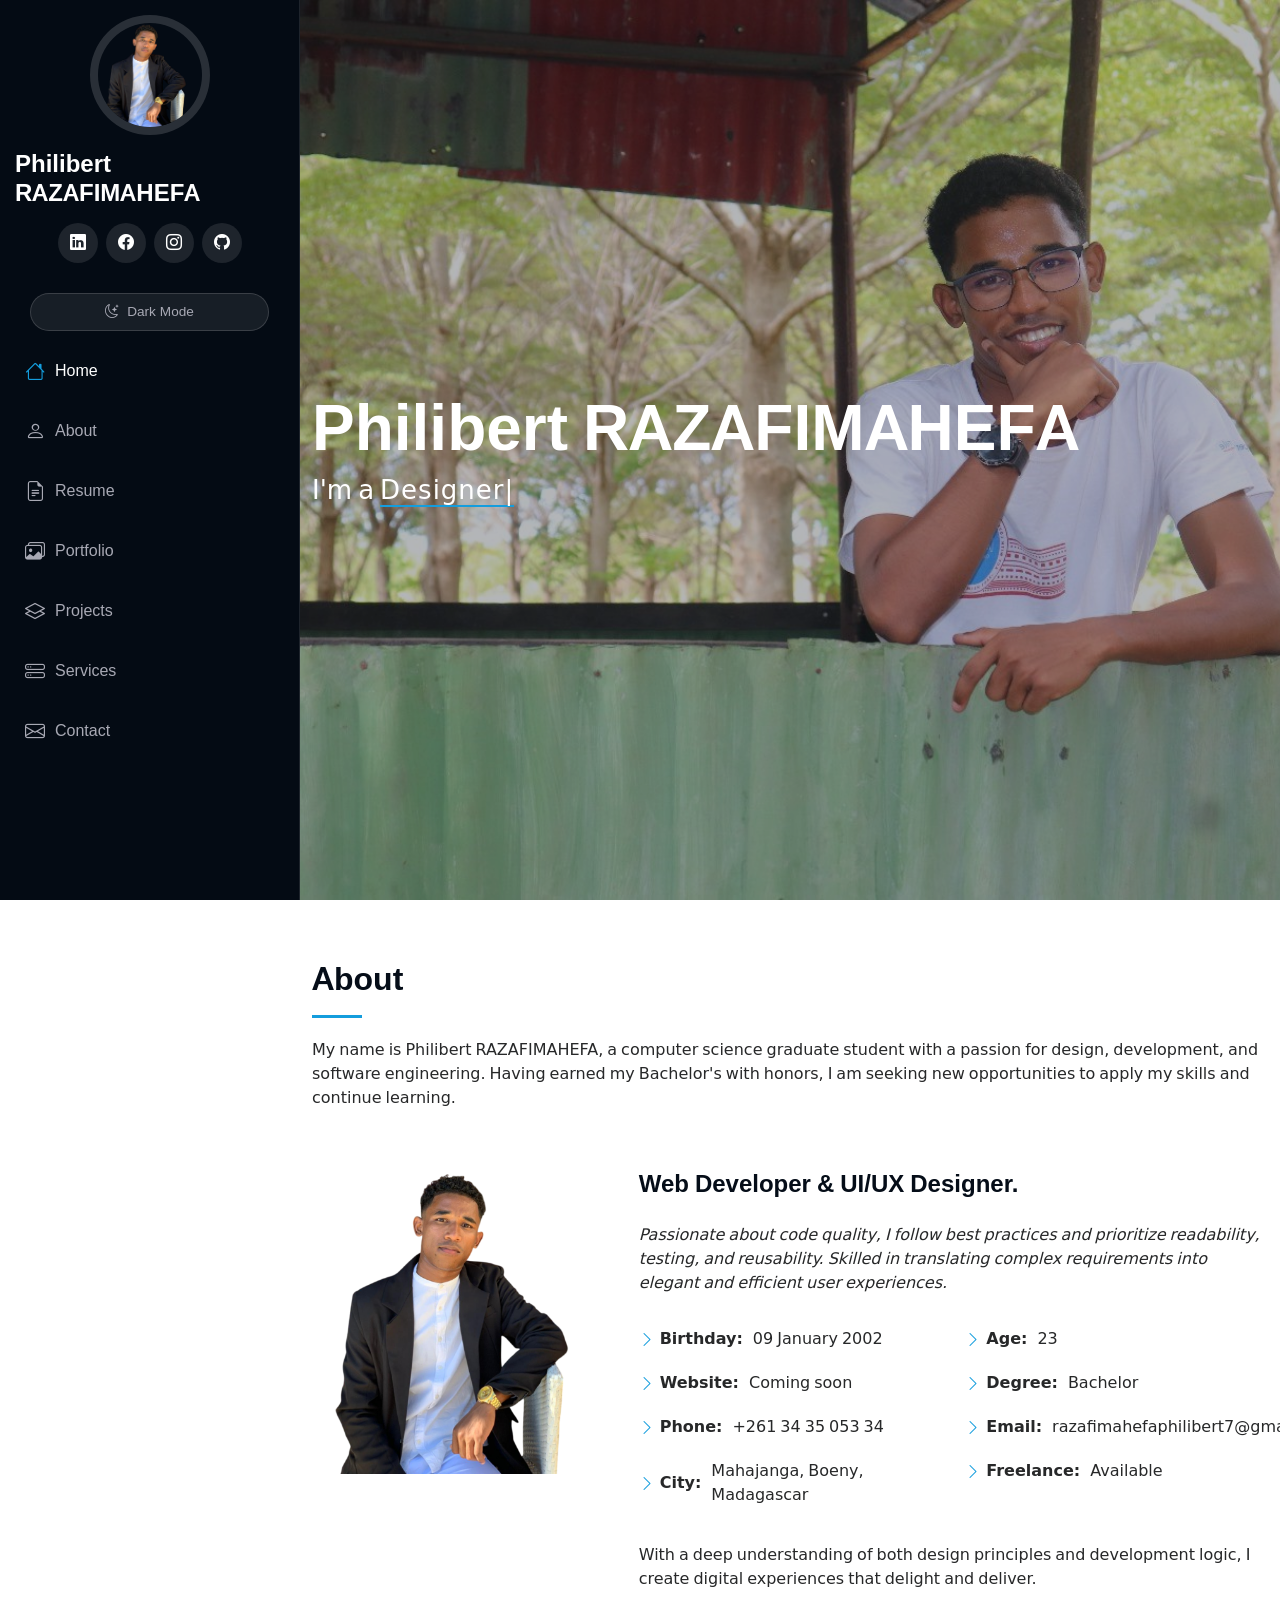
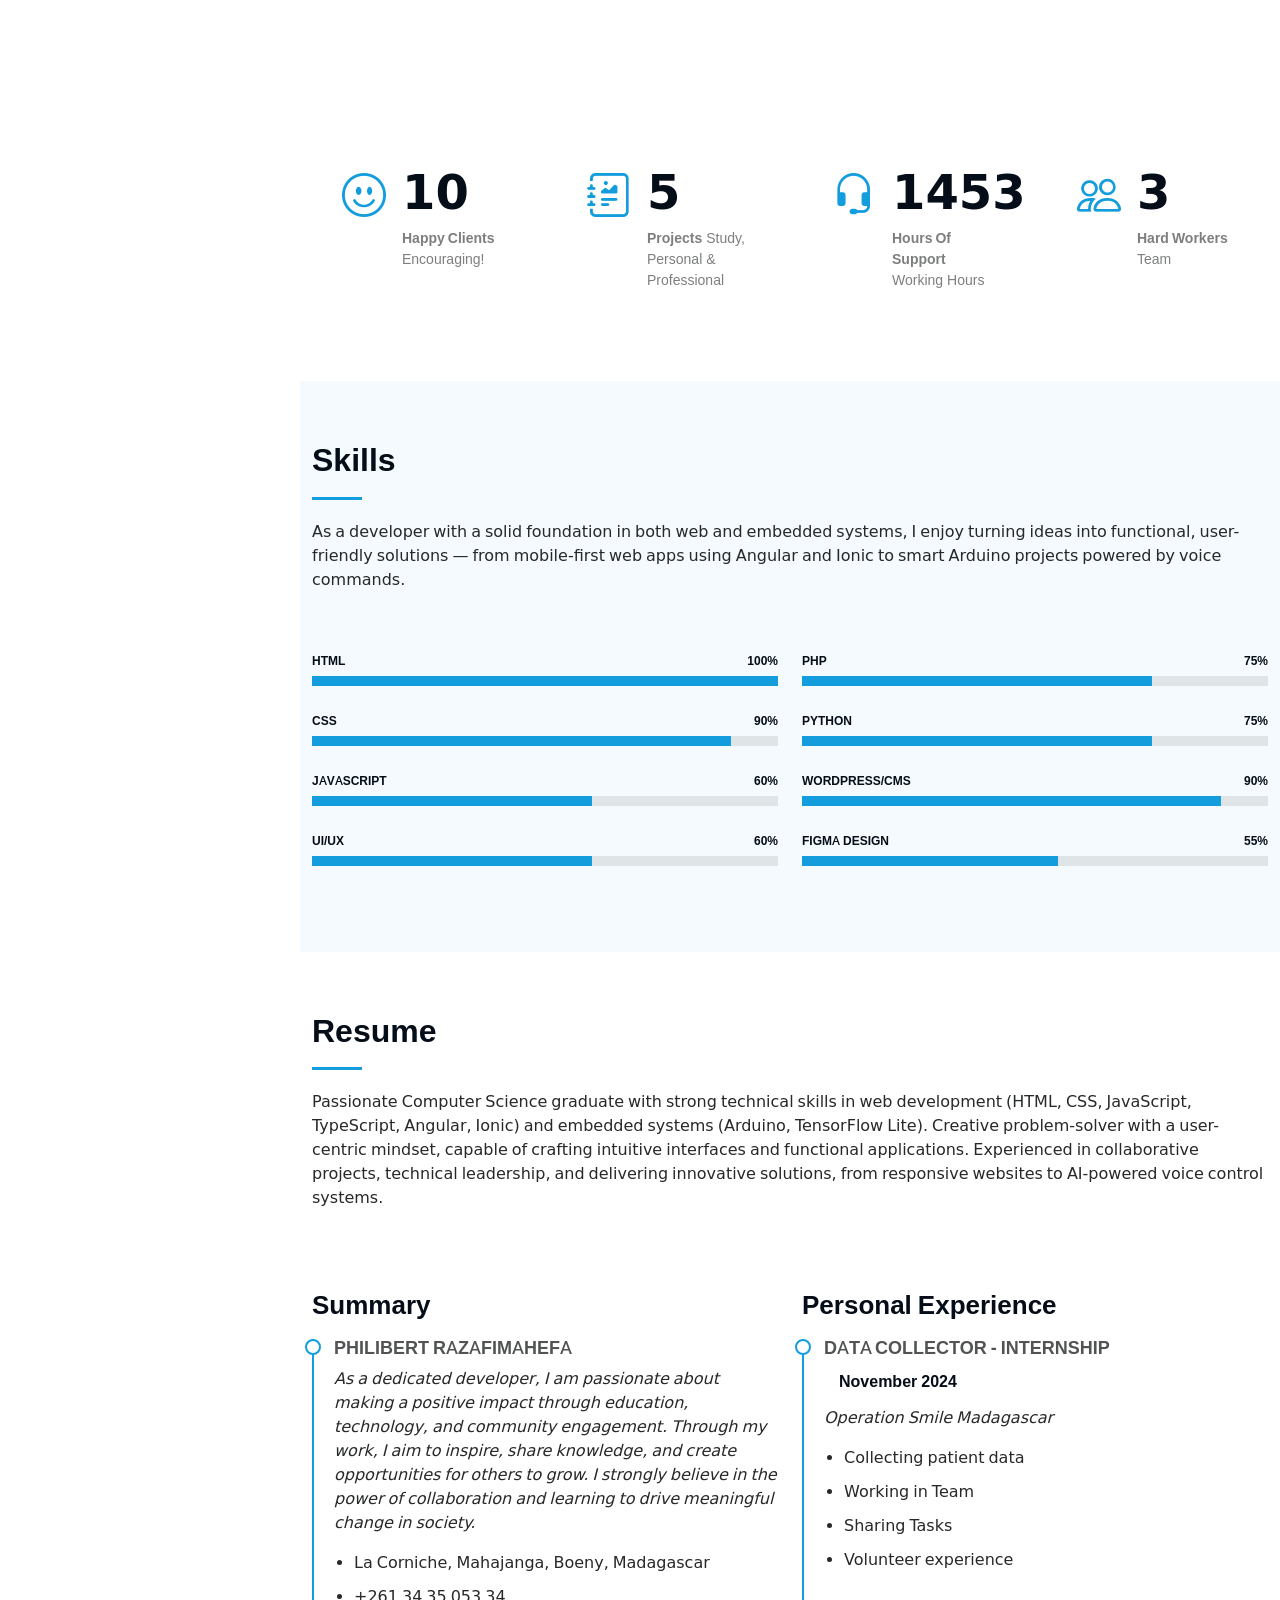
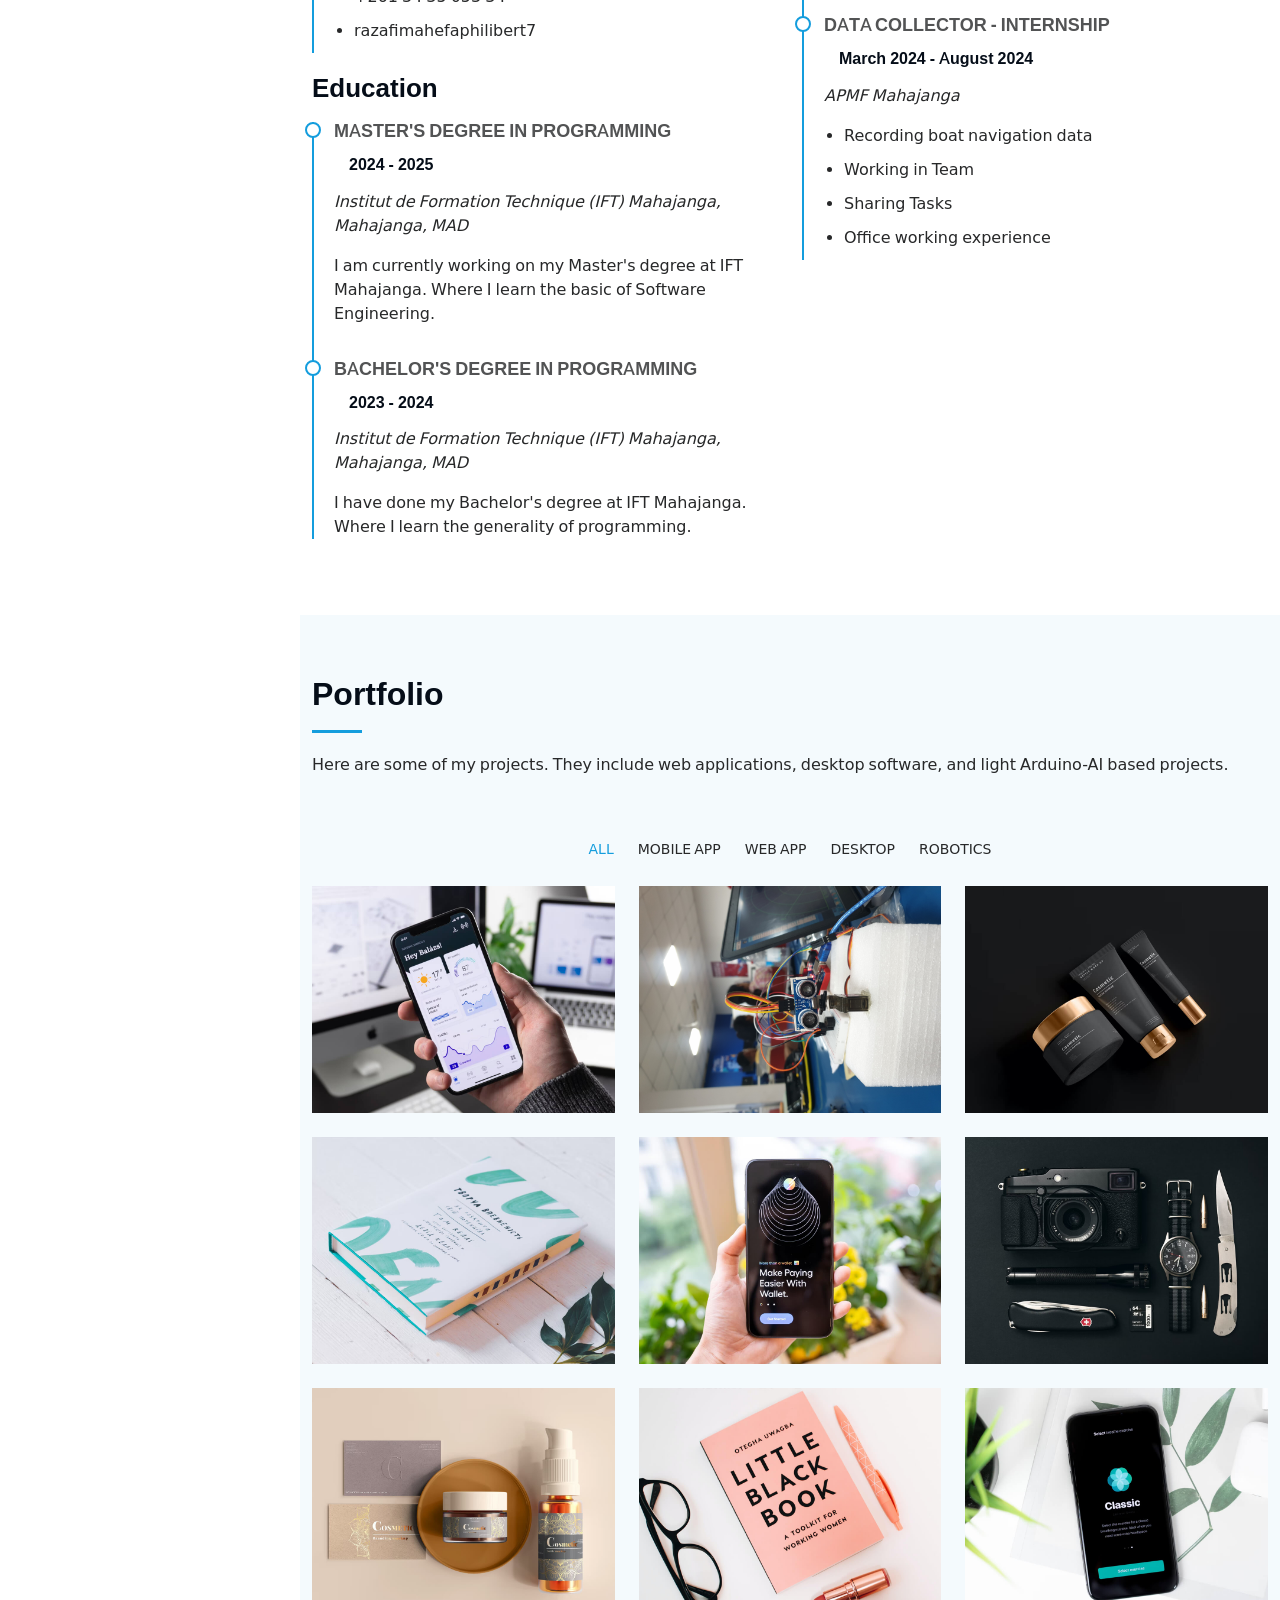
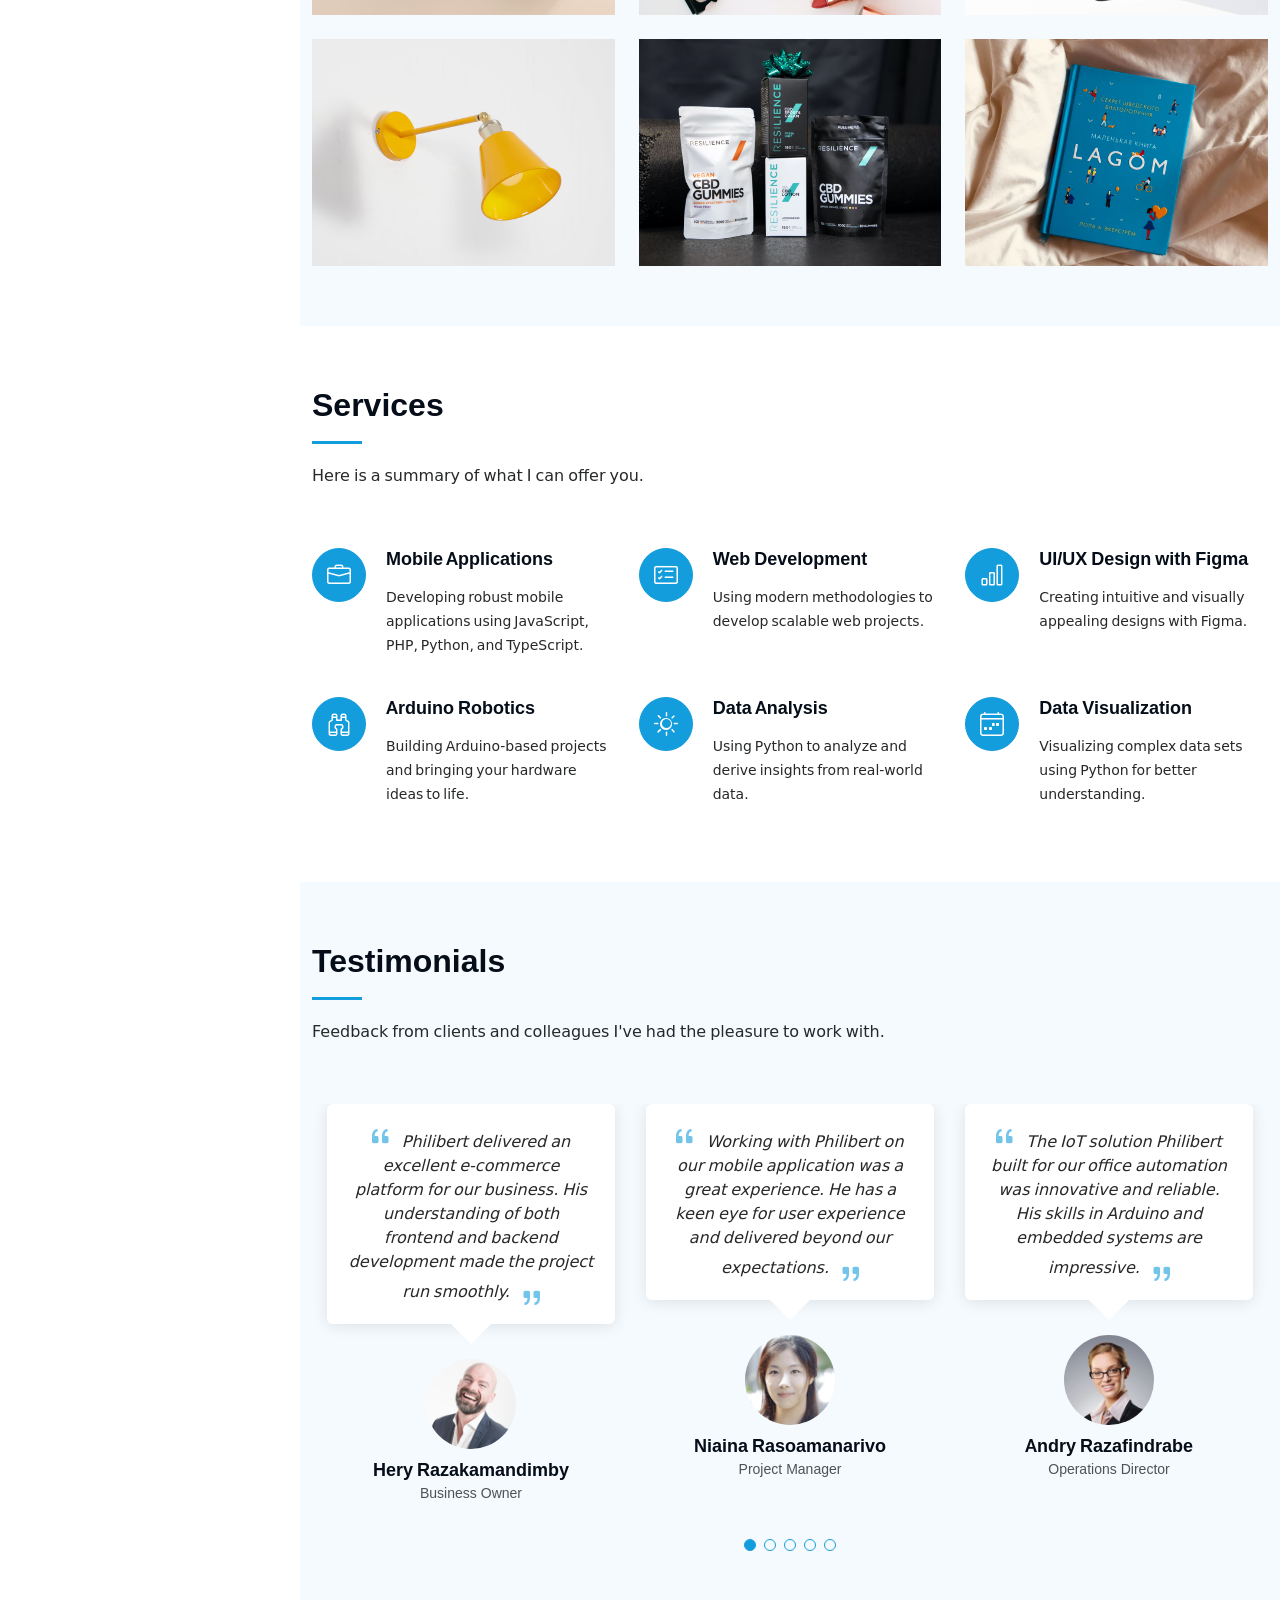
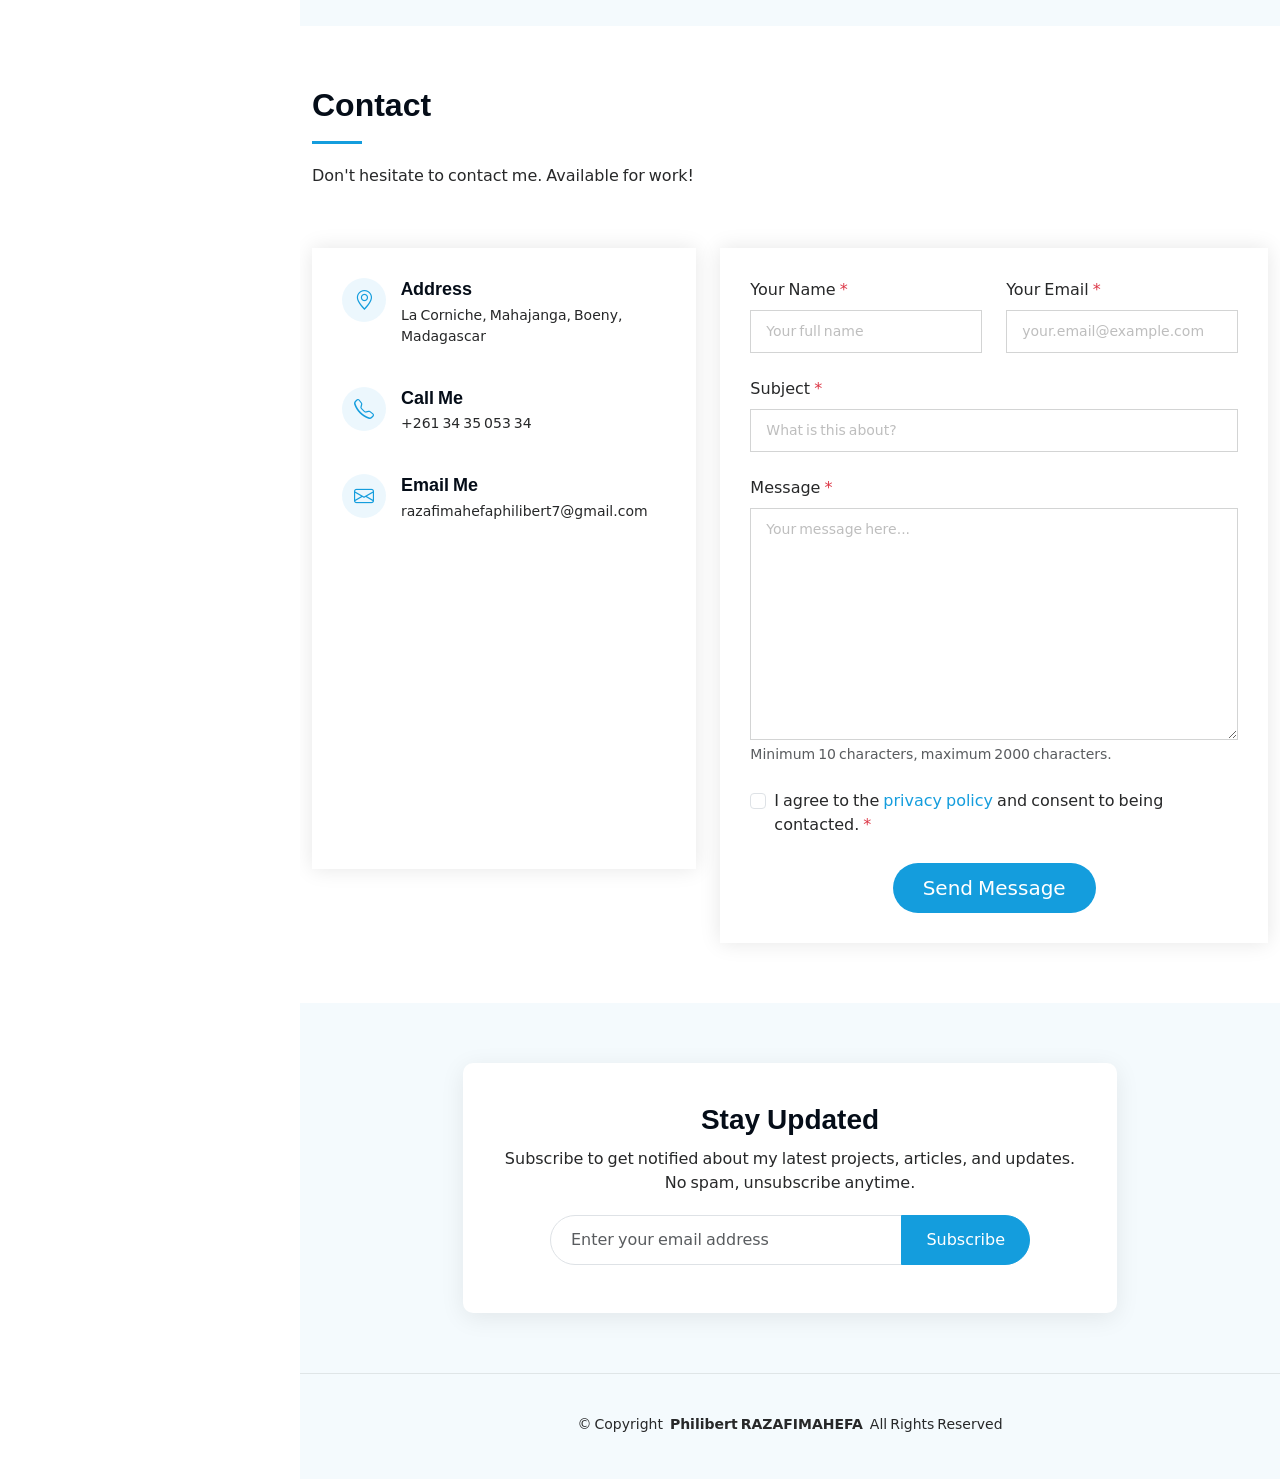
==== commit 2b89fe79: "Add favicon, analytics, and service worker for enhanced functionality - Added favicon.ico for site b" ====
--- a/index.html
+++ b/index.html
@@ -12,7 +12,12 @@
   <meta property="og:title" content="Philibert RAZAFIMAHEFA - Designer & Developer">
   <meta property="og:description" content="Portfolio of Philibert RAZAFIMAHEFA, a passionate Web Developer, UI/UX Designer, and Programmer based in Madagascar.">
   <meta property="og:image" content="https://rzfphily.dev/assets/img/my-profile-img.png">
+  <meta property="og:image:width" content="400">
+  <meta property="og:image:height" content="400">
+  <meta property="og:image:alt" content="Philibert RAZAFIMAHEFA - Portfolio">
   <meta property="og:url" content="https://rzfphily.dev/">
+  <meta property="og:site_name" content="Philibert RAZAFIMAHEFA Portfolio">
+  <meta property="og:locale" content="en_US">
   <meta property="og:type" content="website">
 
   <!-- Twitter Card -->
@@ -20,18 +25,71 @@
   <meta name="twitter:title" content="Philibert RAZAFIMAHEFA - Designer & Developer">
   <meta name="twitter:description" content="Portfolio of Philibert RAZAFIMAHEFA, a passionate Web Developer, UI/UX Designer, and Programmer based in Madagascar.">
   <meta name="twitter:image" content="https://rzfphily.dev/assets/img/my-profile-img.png">
+  <meta name="twitter:image:alt" content="Philibert RAZAFIMAHEFA - Portfolio">
 
   <!-- Canonical -->
   <link rel="canonical" href="https://rzfphily.dev/">
 
+  <!-- Structured Data -->
+  <script type="application/ld+json">
+  {
+    "@context": "https://schema.org",
+    "@type": "Person",
+    "name": "Philibert RAZAFIMAHEFA",
+    "url": "https://rzfphily.dev/",
+    "image": "https://rzfphily.dev/assets/img/my-profile-img.png",
+    "jobTitle": "Web Developer & UI/UX Designer",
+    "address": {
+      "@type": "PostalAddress",
+      "addressLocality": "Mahajanga",
+      "addressRegion": "Boeny",
+      "addressCountry": "Madagascar"
+    },
+    "email": "mailto:razafimahefaphilibert7@gmail.com",
+    "telephone": "+261343505334",
+    "birthDate": "2002-01-09",
+    "alumniOf": {
+      "@type": "CollegeOrUniversity",
+      "name": "Institut de Formation Technique (IFT) Mahajanga"
+    },
+    "sameAs": [
+      "https://www.linkedin.com/in/razafimahefa-philibert-rzfphily/",
+      "https://www.facebook.com/RzfPhily",
+      "https://www.instagram.com/rzfphily/",
+      "https://github.com/Wunders149"
+    ],
+    "knowsAbout": ["Web Development", "UI/UX Design", "Mobile Applications", "Arduino Robotics", "Data Analysis", "Python", "Angular", "PHP"]
+  }
+  </script>
+
+  <script type="application/ld+json">
+  {
+    "@context": "https://schema.org",
+    "@type": "WebSite",
+    "name": "Philibert RAZAFIMAHEFA - Portfolio",
+    "url": "https://rzfphily.dev/",
+    "author": {
+      "@type": "Person",
+      "name": "Philibert RAZAFIMAHEFA",
+      "url": "https://rzfphily.dev/"
+    }
+  }
+  </script>
+
   <!-- Favicons -->
   <link href="assets/img/favicon.png" rel="icon">
+  <link href="assets/img/favicon.ico" rel="shortcut icon">
   <link href="assets/img/apple-touch-icon.png" rel="apple-touch-icon">
-
-  <!-- Fonts -->
-  <link href="https://fonts.googleapis.com" rel="preconnect">
-  <link href="https://fonts.gstatic.com" rel="preconnect" crossorigin>
-  <link href="https://fonts.googleapis.com/css2?family=Roboto:ital,wght@0,100;0,300;0,400;0,500;0,700;0,900;1,100;1,300;1,400;1,500;1,700;1,900&family=Poppins:ital,wght@0,100;0,200;0,300;0,400;0,500;0,600;0,700;0,800;0,900;1,100;1,200;1,300;1,400;1,500;1,600;1,700;1,800;1,900&family=Raleway:ital,wght@0,100;0,200;0,300;0,400;0,500;0,600;0,700;0,800;0,900;1,100;1,200;1,300;1,400;1,500;1,600;1,700;1,800;1,900&display=swap" rel="stylesheet">
+  <meta name="theme-color" content="#149ddd">
+
+  <!-- PWA -->
+  <link rel="manifest" href="manifest.json">
+  <meta name="apple-mobile-web-app-capable" content="yes">
+  <meta name="apple-mobile-web-app-status-bar-style" content="black-translucent">
+  <meta name="apple-mobile-web-app-title" content="Philibert Portfolio">
+
+  <!-- Fonts (self-hosted) -->
+  <link href="assets/css/fonts.css" rel="stylesheet">
 
   <!-- Vendor CSS Files -->
   <link href="assets/vendor/bootstrap/css/bootstrap.min.css" rel="stylesheet">
@@ -41,7 +99,7 @@
   <link href="assets/vendor/swiper/swiper-bundle.min.css" rel="stylesheet">
 
   <!-- Main CSS File -->
-  <link href="assets/css/main.css" rel="stylesheet">
+  <link href="assets/css/main.min.css" rel="stylesheet">
 
   <!-- =======================================================
   * Template Name: iPortfolio
@@ -54,8 +112,11 @@
 
 <body class="index-page">
 
+  <!-- Skip to content link for screen readers -->
+  <a href="#main-content" class="skip-to-content">Skip to main content</a>
+
   <header id="header" class="header dark-background d-flex flex-column">
-    <i class="header-toggle d-xl-none bi bi-list" aria-label="Toggle navigation menu"></i>
+    <i class="header-toggle d-xl-none bi bi-list" aria-label="Toggle navigation menu" role="button" tabindex="0" aria-expanded="false" aria-controls="navmenu"></i>
 
     <div class="profile-img">
       <img src="assets/img/my-profile-img.png" alt="Philibert RAZAFIMAHEFA Profile Picture" class="img-fluid rounded-circle">
@@ -74,12 +135,21 @@
       <a href="https://github.com/Wunders149" class="github" aria-label="GitHub Profile"><i class="bi bi-github"></i></a>
     </div>
 
-    <nav id="navmenu" class="navmenu">
+    <div class="dark-mode-toggle text-center" role="group" aria-label="Theme switcher">
+      <button id="theme-toggle" class="theme-toggle-btn" aria-label="Toggle dark mode" aria-pressed="false">
+        <i class="bi bi-moon-stars"></i>
+        <i class="bi bi-sun"></i>
+        <span class="theme-toggle-text">Dark Mode</span>
+      </button>
+    </div>
+
+    <nav id="navmenu" class="navmenu" aria-label="Main navigation">
       <ul>
-        <li><a href="#hero" class="active"><i class="bi bi-house navicon"></i>Home</a></li>
+        <li><a href="#hero" class="active" aria-current="page"><i class="bi bi-house navicon"></i>Home</a></li>
         <li><a href="#about"><i class="bi bi-person navicon"></i> About</a></li>
         <li><a href="#resume"><i class="bi bi-file-earmark-text navicon"></i> Resume</a></li>
         <li><a href="#portfolio"><i class="bi bi-images navicon"></i> Portfolio</a></li>
+        <li><a href="pages/starter-page.html"><i class="bi bi-layers navicon"></i> Projects</a></li>
         <li><a href="#services"><i class="bi bi-hdd-stack navicon"></i> Services</a></li>
         <li><a href="#contact"><i class="bi bi-envelope navicon"></i> Contact</a></li>
       </ul>
@@ -87,12 +157,12 @@
 
   </header>
 
-  <main class="main">
+  <main id="main-content" class="main" role="main">
 
     <!-- Hero Section -->
     <section id="hero" class="hero section dark-background">
 
-      <img src="assets/img/me.jpg" alt="Philibert RAZAFIMAHEFA Hero Image" data-aos="fade-in" class="">
+      <img src="assets/img/me.jpg" alt="Philibert RAZAFIMAHEFA Hero Image" data-aos="fade-in" class="" fetchpriority="high">
 
       <div class="container" data-aos="fade-up" data-aos-delay="100">
         <h2>Philibert RAZAFIMAHEFA</h2>
@@ -114,7 +184,7 @@
 
         <div class="row gy-4 justify-content-center">
           <div class="col-lg-4">
-            <img src="assets/img/my-profile-img.png" class="img-fluid" alt="Philibert RAZAFIMAHEFA Profile">
+            <img src="assets/img/my-profile-img.png" class="img-fluid" alt="Philibert RAZAFIMAHEFA Profile" loading="lazy" width="400" height="400">
           </div>
           <div class="col-lg-8 content">
             <h2>Web Developer &amp; UI/UX Designer.</h2>
@@ -390,7 +460,7 @@
                   <h4>Task Manager</h4>
                   <p>Cross-platform mobile app built with Ionic</p>
                   <a href="assets/img/portfolio/app-1.jpg" title="App 1" data-gallery="portfolio-gallery-app" class="glightbox preview-link"><i class="bi bi-zoom-in"></i></a>
-                  <a href="pages/portfolio-details.html" title="More Details" class="details-link"><i class="bi bi-link-45deg"></i></a>
+                  <a href="pages/portfolio-details.html?project=task-manager" title="More Details" class="details-link"><i class="bi bi-link-45deg"></i></a>
                 </div>
               </div>
             </div><!-- End Portfolio Item -->
@@ -402,7 +472,7 @@
                   <h4>E-Commerce</h4>
                   <p>Full-stack web app with Angular & PHP</p>
                   <a href="assets/img/portfolio/product-1.jpg" title="Product 1" data-gallery="portfolio-gallery-product" class="glightbox preview-link"><i class="bi bi-zoom-in"></i></a>
-                  <a href="pages/portfolio-details.html" title="More Details" class="details-link"><i class="bi bi-link-45deg"></i></a>
+                  <a href="pages/portfolio-details.html?project=e-commerce" title="More Details" class="details-link"><i class="bi bi-link-45deg"></i></a>
                 </div>
               </div>
             </div><!-- End Portfolio Item -->
@@ -414,7 +484,7 @@
                   <h4>POS System</h4>
                   <p>Desktop application for point-of-sale management</p>
                   <a href="assets/img/portfolio/branding-1.jpg" title="Branding 1" data-gallery="portfolio-gallery-branding" class="glightbox preview-link"><i class="bi bi-zoom-in"></i></a>
-                  <a href="pages/portfolio-details.html" title="More Details" class="details-link"><i class="bi bi-link-45deg"></i></a>
+                  <a href="pages/portfolio-details.html?project=pos-system" title="More Details" class="details-link"><i class="bi bi-link-45deg"></i></a>
                 </div>
               </div>
             </div><!-- End Portfolio Item -->
@@ -426,7 +496,7 @@
                   <h4>Voice Robot</h4>
                   <p>Arduino voice-controlled robot with AI</p>
                   <a href="assets/img/portfolio/books-1.jpg" title="Books 1" data-gallery="portfolio-gallery-book" class="glightbox preview-link"><i class="bi bi-zoom-in"></i></a>
-                  <a href="pages/portfolio-details.html" title="More Details" class="details-link"><i class="bi bi-link-45deg"></i></a>
+                  <a href="pages/portfolio-details.html?project=voice-robot" title="More Details" class="details-link"><i class="bi bi-link-45deg"></i></a>
                 </div>
               </div>
             </div><!-- End Portfolio Item -->
@@ -438,7 +508,7 @@
                   <h4>Fitness Tracker</h4>
                   <p>Health & wellness mobile application</p>
                   <a href="assets/img/portfolio/app-2.jpg" title="App 2" data-gallery="portfolio-gallery-app" class="glightbox preview-link"><i class="bi bi-zoom-in"></i></a>
-                  <a href="pages/portfolio-details.html" title="More Details" class="details-link"><i class="bi bi-link-45deg"></i></a>
+                  <a href="pages/portfolio-details.html?project=fitness-tracker" title="More Details" class="details-link"><i class="bi bi-link-45deg"></i></a>
                 </div>
               </div>
             </div><!-- End Portfolio Item -->
@@ -450,7 +520,7 @@
                   <h4>Dashboard</h4>
                   <p>Analytics dashboard with data visualization</p>
                   <a href="assets/img/portfolio/product-2.jpg" title="Product 2" data-gallery="portfolio-gallery-product" class="glightbox preview-link"><i class="bi bi-zoom-in"></i></a>
-                  <a href="pages/portfolio-details.html" title="More Details" class="details-link"><i class="bi bi-link-45deg"></i></a>
+                  <a href="pages/portfolio-details.html?project=dashboard" title="More Details" class="details-link"><i class="bi bi-link-45deg"></i></a>
                 </div>
               </div>
             </div><!-- End Portfolio Item -->
@@ -462,7 +532,7 @@
                   <h4>Inventory</h4>
                   <p>Inventory management desktop software</p>
                   <a href="assets/img/portfolio/branding-2.jpg" title="Branding 2" data-gallery="portfolio-gallery-branding" class="glightbox preview-link"><i class="bi bi-zoom-in"></i></a>
-                  <a href="pages/portfolio-details.html" title="More Details" class="details-link"><i class="bi bi-link-45deg"></i></a>
+                  <a href="pages/portfolio-details.html?project=inventory" title="More Details" class="details-link"><i class="bi bi-link-45deg"></i></a>
                 </div>
               </div>
             </div><!-- End Portfolio Item -->
@@ -474,7 +544,7 @@
                   <h4>Smart Home</h4>
                   <p>IoT home automation with Arduino</p>
                   <a href="assets/img/portfolio/books-2.jpg" title="Books 2" data-gallery="portfolio-gallery-book" class="glightbox preview-link"><i class="bi bi-zoom-in"></i></a>
-                  <a href="pages/portfolio-details.html" title="More Details" class="details-link"><i class="bi bi-link-45deg"></i></a>
+                  <a href="pages/portfolio-details.html?project=smart-home" title="More Details" class="details-link"><i class="bi bi-link-45deg"></i></a>
                 </div>
               </div>
             </div><!-- End Portfolio Item -->
@@ -486,7 +556,7 @@
                   <h4>Chat App</h4>
                   <p>Real-time messaging mobile application</p>
                   <a href="assets/img/portfolio/app-3.jpg" title="App 3" data-gallery="portfolio-gallery-app" class="glightbox preview-link"><i class="bi bi-zoom-in"></i></a>
-                  <a href="pages/portfolio-details.html" title="More Details" class="details-link"><i class="bi bi-link-45deg"></i></a>
+                  <a href="pages/portfolio-details.html?project=chat-app" title="More Details" class="details-link"><i class="bi bi-link-45deg"></i></a>
                 </div>
               </div>
             </div><!-- End Portfolio Item -->
@@ -498,7 +568,7 @@
                   <h4>Portfolio</h4>
                   <p>Personal portfolio website (this site)</p>
                   <a href="assets/img/portfolio/product-3.jpg" title="Product 3" data-gallery="portfolio-gallery-product" class="glightbox preview-link"><i class="bi bi-zoom-in"></i></a>
-                  <a href="pages/portfolio-details.html" title="More Details" class="details-link"><i class="bi bi-link-45deg"></i></a>
+                  <a href="pages/portfolio-details.html?project=portfolio-site" title="More Details" class="details-link"><i class="bi bi-link-45deg"></i></a>
                 </div>
               </div>
             </div><!-- End Portfolio Item -->
@@ -510,7 +580,7 @@
                   <h4>HR Manager</h4>
                   <p>Human resources desktop application</p>
                   <a href="assets/img/portfolio/branding-3.jpg" title="Branding 3" data-gallery="portfolio-gallery-branding" class="glightbox preview-link"><i class="bi bi-zoom-in"></i></a>
-                  <a href="pages/portfolio-details.html" title="More Details" class="details-link"><i class="bi bi-link-45deg"></i></a>
+                  <a href="pages/portfolio-details.html?project=hr-manager" title="More Details" class="details-link"><i class="bi bi-link-45deg"></i></a>
                 </div>
               </div>
             </div><!-- End Portfolio Item -->
@@ -522,7 +592,7 @@
                   <h4>Line Follower</h4>
                   <p>Autonomous line-following robot</p>
                   <a href="assets/img/portfolio/books-3.jpg" title="Books 3" data-gallery="portfolio-gallery-book" class="glightbox preview-link"><i class="bi bi-zoom-in"></i></a>
-                  <a href="pages/portfolio-details.html" title="More Details" class="details-link"><i class="bi bi-link-45deg"></i></a>
+                  <a href="pages/portfolio-details.html?project=line-follower" title="More Details" class="details-link"><i class="bi bi-link-45deg"></i></a>
                 </div>
               </div>
             </div><!-- End Portfolio Item -->
@@ -646,12 +716,12 @@
               <div class="testimonial-item">
                 <p>
                   <i class="bi bi-quote quote-icon-left"></i>
-                  <span>Philibert is an exceptional developer who consistently delivers high-quality work. His attention to detail and problem-solving skills are impressive.</span>
+                  <span>Philibert delivered an excellent e-commerce platform for our business. His understanding of both frontend and backend development made the project run smoothly.</span>
                   <i class="bi bi-quote quote-icon-right"></i>
                 </p>
-                <img src="assets/img/testimonials/testimonials-1.jpg" class="testimonial-img" alt="Testimonial from Saul Goodman" loading="lazy">
-                <h3>Saul Goodman</h3>
-                <h4>CEO &amp; Founder</h4>
+                <img src="assets/img/testimonials/testimonials-1.jpg" class="testimonial-img" alt="Testimonial from client" loading="lazy">
+                <h3>Hery Razakamandimby</h3>
+                <h4>Business Owner</h4>
               </div>
             </div><!-- End testimonial item -->
 
@@ -659,12 +729,12 @@
               <div class="testimonial-item">
                 <p>
                   <i class="bi bi-quote quote-icon-left"></i>
-                  <span>Working with Philibert on our UI/UX design was a great experience. He has a keen eye for aesthetics and user-centric design.</span>
+                  <span>Working with Philibert on our mobile application was a great experience. He has a keen eye for user experience and delivered beyond our expectations.</span>
                   <i class="bi bi-quote quote-icon-right"></i>
                 </p>
-                <img src="assets/img/testimonials/testimonials-2.jpg" class="testimonial-img" alt="Testimonial from Sara Wilsson" loading="lazy">
-                <h3>Sara Wilsson</h3>
-                <h4>Designer</h4>
+                <img src="assets/img/testimonials/testimonials-2.jpg" class="testimonial-img" alt="Testimonial from colleague" loading="lazy">
+                <h3>Niaina Rasoamanarivo</h3>
+                <h4>Project Manager</h4>
               </div>
             </div><!-- End testimonial item -->
 
@@ -672,12 +742,12 @@
               <div class="testimonial-item">
                 <p>
                   <i class="bi bi-quote quote-icon-left"></i>
-                  <span>The mobile app Philibert developed for us exceeded our expectations. It is fast, intuitive, and very reliable.</span>
+                  <span>The IoT solution Philibert built for our office automation was innovative and reliable. His skills in Arduino and embedded systems are impressive.</span>
                   <i class="bi bi-quote quote-icon-right"></i>
                 </p>
-                <img src="assets/img/testimonials/testimonials-3.jpg" class="testimonial-img" alt="Testimonial from Jena Karlis" loading="lazy">
-                <h3>Jena Karlis</h3>
-                <h4>Store Owner</h4>
+                <img src="assets/img/testimonials/testimonials-3.jpg" class="testimonial-img" alt="Testimonial from client" loading="lazy">
+                <h3>Andry Razafindrabe</h3>
+                <h4>Operations Director</h4>
               </div>
             </div><!-- End testimonial item -->
 
@@ -685,12 +755,12 @@
               <div class="testimonial-item">
                 <p>
                   <i class="bi bi-quote quote-icon-left"></i>
-                  <span>Philibert is a reliable freelancer who always meets deadlines. His technical expertise in Python and data analysis helped our project significantly.</span>
+                  <span>Philibert's data analysis work helped us understand our user behavior patterns. His Python skills and attention to detail are exceptional.</span>
                   <i class="bi bi-quote quote-icon-right"></i>
                 </p>
-                <img src="assets/img/testimonials/testimonials-4.jpg" class="testimonial-img" alt="Testimonial from Matt Brandon" loading="lazy">
-                <h3>Matt Brandon</h3>
-                <h4>Freelancer</h4>
+                <img src="assets/img/testimonials/testimonials-4.jpg" class="testimonial-img" alt="Testimonial from colleague" loading="lazy">
+                <h3>Fara Nomena</h3>
+                <h4>Data Analyst</h4>
               </div>
             </div><!-- End testimonial item -->
 
@@ -698,12 +768,12 @@
               <div class="testimonial-item">
                 <p>
                   <i class="bi bi-quote quote-icon-left"></i>
-                  <span>I highly recommend Philibert for any software engineering task. He is a fast learner and a dedicated professional.</span>
+                  <span>I collaborated with Philibert on a university project. His technical leadership and ability to solve complex problems made our team successful.</span>
                   <i class="bi bi-quote quote-icon-right"></i>
                 </p>
-                <img src="assets/img/testimonials/testimonials-5.jpg" class="testimonial-img" alt="Testimonial from John Larson" loading="lazy">
-                <h3>John Larson</h3>
-                <h4>Entrepreneur</h4>
+                <img src="assets/img/testimonials/testimonials-5.jpg" class="testimonial-img" alt="Testimonial from classmate" loading="lazy">
+                <h3>Mialy Ranarivelo</h3>
+                <h4>Software Engineer</h4>
               </div>
             </div><!-- End testimonial item -->
 
@@ -764,23 +834,36 @@
               <div class="row gy-4">
 
                 <div class="col-md-6">
-                  <label for="name-field" class="pb-2">Your Name</label>
-                  <input type="text" name="name" id="name-field" class="form-control" required="" autocomplete="name">
+                  <label for="name-field" class="pb-2">Your Name <span class="text-danger">*</span></label>
+                  <input type="text" name="name" id="name-field" class="form-control" required="" autocomplete="name" minlength="2" maxlength="100" placeholder="Your full name">
                 </div>
 
                 <div class="col-md-6">
-                  <label for="email-field" class="pb-2">Your Email</label>
-                  <input type="email" class="form-control" name="email" id="email-field" required="" autocomplete="email">
+                  <label for="email-field" class="pb-2">Your Email <span class="text-danger">*</span></label>
+                  <input type="email" class="form-control" name="email" id="email-field" required="" autocomplete="email" placeholder="your.email@example.com">
                 </div>
 
                 <div class="col-md-12">
-                  <label for="subject-field" class="pb-2">Subject</label>
-                  <input type="text" class="form-control" name="subject" id="subject-field" required="" autocomplete="off">
+                  <label for="subject-field" class="pb-2">Subject <span class="text-danger">*</span></label>
+                  <input type="text" class="form-control" name="subject" id="subject-field" required="" autocomplete="off" minlength="3" maxlength="200" placeholder="What is this about?">
                 </div>
 
                 <div class="col-md-12">
-                  <label for="message-field" class="pb-2">Message</label>
-                  <textarea class="form-control" name="message" rows="10" id="message-field" required=""></textarea>
+                  <label for="message-field" class="pb-2">Message <span class="text-danger">*</span></label>
+                  <textarea class="form-control" name="message" rows="10" id="message-field" required="" minlength="10" maxlength="2000" placeholder="Your message here..."></textarea>
+                  <div class="form-text">Minimum 10 characters, maximum 2000 characters.</div>
+                </div>
+
+                <div class="col-md-12">
+                  <div class="form-check">
+                    <input type="checkbox" name="privacy" id="privacy-check" class="form-check-input" required>
+                    <label for="privacy-check" class="form-check-label">I agree to the <a href="#" data-bs-toggle="modal" data-bs-target="#privacyModal">privacy policy</a> and consent to being contacted. <span class="text-danger">*</span></label>
+                  </div>
+                </div>
+
+                <!-- Honeypot field for spam protection - hidden from users -->
+                <div class="d-none" aria-hidden="true">
+                  <input type="text" name="website" tabindex="-1" autocomplete="off">
                 </div>
 
                 <div class="col-md-12 text-center">
@@ -788,11 +871,39 @@
                   <div class="error-message"></div>
                   <div class="sent-message">Your message has been sent. Thank you!</div>
 
-                  <button type="submit">Send Message</button>
+                  <button type="submit" class="btn btn-primary btn-lg">Send Message</button>
                 </div>
 
               </div>
             </form>
+
+            <!-- Privacy Policy Modal -->
+            <div class="modal fade" id="privacyModal" tabindex="-1" aria-labelledby="privacyModalLabel" aria-hidden="true">
+              <div class="modal-dialog modal-dialog-scrollable">
+                <div class="modal-content">
+                  <div class="modal-header">
+                    <h5 class="modal-title" id="privacyModalLabel">Privacy Policy</h5>
+                    <button type="button" class="btn-close" data-bs-dismiss="modal" aria-label="Close"></button>
+                  </div>
+                  <div class="modal-body">
+                    <h6>Information Collection</h6>
+                    <p>When you contact me through this form, I collect your name, email address, and the content of your message solely for the purpose of responding to your inquiry.</p>
+                    
+                    <h6>Information Usage</h6>
+                    <p>Your information will only be used to communicate with you regarding your inquiry. I will not share, sell, or distribute your personal information to third parties.</p>
+                    
+                    <h6>Data Retention</h6>
+                    <p>Contact form submissions are retained for up to 6 months for reference purposes, after which they are securely deleted.</p>
+                    
+                    <h6>Contact</h6>
+                    <p>For any questions about this privacy policy, please contact me at <a href="mailto:razafimahefaphilibert7@gmail.com">razafimahefaphilibert7@gmail.com</a>.</p>
+                  </div>
+                  <div class="modal-footer">
+                    <button type="button" class="btn btn-secondary" data-bs-dismiss="modal">Close</button>
+                  </div>
+                </div>
+              </div>
+            </div>
           </div><!-- End Contact Form -->
 
         </div>
@@ -801,9 +912,28 @@
 
     </section><!-- /Contact Section -->
 
+    <!-- Newsletter Section -->
+    <section id="newsletter" class="newsletter section light-background">
+      <div class="container" data-aos="fade-up">
+        <div class="row justify-content-center">
+          <div class="col-lg-8 newsletter-wrap text-center">
+            <h3>Stay Updated</h3>
+            <p>Subscribe to get notified about my latest projects, articles, and updates. No spam, unsubscribe anytime.</p>
+            <form action="#" method="post" class="newsletter-form" id="newsletter-form" novalidate>
+              <div class="input-group">
+                <input type="email" name="newsletter-email" id="newsletter-email" class="form-control" placeholder="Enter your email address" aria-label="Email address for newsletter" autocomplete="email" required>
+                <button type="submit" class="btn btn-primary" aria-label="Subscribe to newsletter">Subscribe</button>
+              </div>
+              <div class="form-message mt-2" id="newsletter-message" aria-live="polite"></div>
+            </form>
+          </div>
+        </div>
+      </div>
+    </section><!-- /Newsletter Section -->
+
   </main>
 
-  <footer id="footer" class="footer position-relative light-background">
+  <footer id="footer" class="footer position-relative light-background" role="contentinfo">
 
     <div class="container">
       <div class="copyright text-center ">
@@ -821,10 +951,10 @@
   </footer>
 
   <!-- Scroll Top -->
-  <a href="#" id="scroll-top" class="scroll-top d-flex align-items-center justify-content-center"><i class="bi bi-arrow-up-short"></i></a>
+  <a href="#" id="scroll-top" class="scroll-top d-flex align-items-center justify-content-center" aria-label="Scroll back to top"><i class="bi bi-arrow-up-short" aria-hidden="true"></i></a>
 
   <!-- Preloader -->
-  <div id="preloader"></div>
+  <div id="preloader" role="status" aria-label="Loading page"></div>
 
   <!-- Vendor JS Files -->
   <script src="assets/vendor/bootstrap/js/bootstrap.bundle.min.js"></script>
@@ -839,7 +969,8 @@
   <script src="assets/vendor/swiper/swiper-bundle.min.js"></script>
 
   <!-- Main JS File -->
-  <script src="assets/js/main.js"></script>
+  <script src="assets/js/main.min.js"></script>
+  <script src="assets/js/analytics.js"></script>
 
 </body>
 
--- a/assets/css/fonts.css
+++ b/assets/css/fonts.css
@@ -0,0 +1,76 @@
+/* Self-hosted Google Fonts */
+
+/* Roboto */
+@font-face {
+  font-family: "Roboto";
+  font-style: normal;
+  font-weight: 300;
+  font-display: swap;
+  src: url("../fonts/Roboto-300.woff2") format("woff2");
+}
+
+@font-face {
+  font-family: "Roboto";
+  font-style: normal;
+  font-weight: 400;
+  font-display: swap;
+  src: url("../fonts/Roboto-400.woff2") format("woff2");
+}
+
+@font-face {
+  font-family: "Roboto";
+  font-style: normal;
+  font-weight: 700;
+  font-display: swap;
+  src: url("../fonts/Roboto-700.woff2") format("woff2");
+}
+
+/* Raleway */
+@font-face {
+  font-family: "Raleway";
+  font-style: normal;
+  font-weight: 400;
+  font-display: swap;
+  src: url("../fonts/Raleway-400.woff2") format("woff2");
+}
+
+@font-face {
+  font-family: "Raleway";
+  font-style: normal;
+  font-weight: 600;
+  font-display: swap;
+  src: url("../fonts/Raleway-600.woff2") format("woff2");
+}
+
+@font-face {
+  font-family: "Raleway";
+  font-style: normal;
+  font-weight: 700;
+  font-display: swap;
+  src: url("../fonts/Raleway-700.woff2") format("woff2");
+}
+
+/* Poppins */
+@font-face {
+  font-family: "Poppins";
+  font-style: normal;
+  font-weight: 300;
+  font-display: swap;
+  src: url("../fonts/Poppins-300.woff2") format("woff2");
+}
+
+@font-face {
+  font-family: "Poppins";
+  font-style: normal;
+  font-weight: 400;
+  font-display: swap;
+  src: url("../fonts/Poppins-400.woff2") format("woff2");
+}
+
+@font-face {
+  font-family: "Poppins";
+  font-style: normal;
+  font-weight: 500;
+  font-display: swap;
+  src: url("../fonts/Poppins-500.woff2") format("woff2");
+}
--- a/assets/css/main.min.css
+++ b/assets/css/main.min.css
@@ -0,0 +1 @@
+:root{--default-font:"Roboto",system-ui,-apple-system,"Segoe UI",Roboto,"Helvetica Neue",Arial,"Noto Sans","Liberation Sans",sans-serif,"Apple Color Emoji","Segoe UI Emoji","Segoe UI Symbol","Noto Color Emoji";--heading-font:"Raleway",sans-serif;--nav-font:"Poppins",sans-serif}:root{--background-color:#ffffff;--default-color:#272829;--heading-color:#050d18;--accent-color:#149ddd;--surface-color:#ffffff;--contrast-color:#ffffff}:root{--nav-color:#a8a9b4;--nav-hover-color:#ffffff;--nav-mobile-background-color:#040b14;--nav-dropdown-background-color:#040b14;--nav-dropdown-color:#a8a9b4;--nav-dropdown-hover-color:#ffffff}.light-background{--background-color:#f4fafd;--surface-color:#ffffff}.dark-background{--background-color:#040b14;--default-color:#ffffff;--heading-color:#ffffff;--surface-color:#151f2b;--contrast-color:#ffffff}.dark-mode-toggle{padding:10px 15px}.theme-toggle-btn{display:inline-flex;align-items:center;gap:8px;background:rgba(255,255,255,.08);color:#a8a9b4;border:1px solid rgba(255,255,255,.15);border-radius:30px;padding:8px 16px;cursor:pointer;font-size:.85rem;font-family:var(--nav-font);transition:all .3s ease;width:100%;justify-content:center}.theme-toggle-btn:hover{background:rgba(255,255,255,.15);color:#fff;border-color:rgba(255,255,255,.3)}.theme-toggle-btn .bi-moon-stars{display:inline}.theme-toggle-btn .bi-sun{display:none}body.dark-mode .theme-toggle-btn .bi-moon-stars{display:none}body.dark-mode .theme-toggle-btn .bi-sun{display:inline}body.dark-mode{color-scheme:dark}body.dark-mode{--background-color:#0e1621;--default-color:#c8d0dc;--heading-color:#f0f4f8;--surface-color:#1a2533;--contrast-color:#ffffff;--accent-color:#4fb3e8}body.dark-mode .light-background{--background-color:#16212e;--surface-color:#1e2c3d}body.dark-mode .dark-background{--background-color:#0a1119;--default-color:#ffffff;--heading-color:#ffffff;--surface-color:#1a2533;--contrast-color:#ffffff}body.dark-mode .section-title h2::after,body.dark-mode .section-title h2::before{background:var(--accent-color)}body.dark-mode .testimonial-item{background:var(--surface-color);box-shadow:0 5px 25px rgba(0,0,0,.4)}body.dark-mode .service-item{background:var(--surface-color);box-shadow:0 5px 25px rgba(0,0,0,.4)}body.dark-mode .portfolio-content{background:var(--surface-color);box-shadow:0 5px 25px rgba(0,0,0,.4)}body.dark-mode .progress{background-color:#2a3a4d}body.dark-mode .form-control{background-color:var(--surface-color);color:var(--default-color);border-color:#2a3a4d}body.dark-mode .form-control:focus{background-color:var(--surface-color);color:var(--default-color);border-color:var(--accent-color);box-shadow:none}body.dark-mode .form-control::placeholder{color:#6c7a8c}body.dark-mode .card{background-color:var(--surface-color);border-color:#2a3a4d;color:var(--default-color)}body.dark-mode .card-title{color:var(--heading-color)}body.dark-mode .modal-content{background-color:var(--surface-color);color:var(--default-color)}body.dark-mode .modal-footer,body.dark-mode .modal-header{border-color:#2a3a4d}body.dark-mode .resume-item{border-color:#2a3a4d;background:var(--surface-color)}body.dark-mode .resume-item::before{background:var(--accent-color)}body.dark-mode .page-title{background:var(--dark-background-color,#0a1119)!important}body.dark-mode .info-item{background:var(--surface-color);color:var(--default-color)}body.dark-mode .info-item h3{color:var(--heading-color)}body.dark-mode .info-item a,body.dark-mode .info-item p{color:var(--default-color)}body.dark-mode .info-item i{color:var(--accent-color);background:rgba(79,179,232,.1)}:root{scroll-behavior:smooth}.skip-to-content{position:fixed;top:-100px;left:15px;z-index:10000;background-color:var(--accent-color);color:#fff;padding:12px 24px;border-radius:4px;font-weight:600;text-decoration:none;transition:top .3s ease}.skip-to-content:focus{top:15px}.skip-to-content:hover{color:#fff}[tabindex]:focus-visible,a:focus-visible,button:focus-visible,input:focus-visible,select:focus-visible,textarea:focus-visible{outline:3px solid var(--accent-color);outline-offset:2px}body{color:var(--default-color);background-color:var(--background-color);font-family:var(--default-font)}a{color:var(--accent-color);text-decoration:none;transition:.3s}a:hover{color:color-mix(in srgb,var(--accent-color),transparent 25%);text-decoration:none}h1,h2,h3,h4,h5,h6{color:var(--heading-color);font-family:var(--heading-font)}.php-email-form .error-message{display:none;background:#df1529;color:#fff;text-align:left;padding:15px;margin-bottom:24px;font-weight:600}.php-email-form .sent-message{display:none;color:#fff;background:#059652;text-align:center;padding:15px;margin-bottom:24px;font-weight:600}.php-email-form .loading{display:none;background:var(--surface-color);text-align:center;padding:15px;margin-bottom:24px}.php-email-form .loading:before{content:"";display:inline-block;border-radius:50%;width:24px;height:24px;margin:0 10px -6px 0;border:3px solid var(--accent-color);border-top-color:var(--surface-color);animation:php-email-form-loading 1s linear infinite}@keyframes php-email-form-loading{0%{transform:rotate(0)}100%{transform:rotate(360deg)}}.header{color:var(--default-color);background-color:var(--background-color);position:fixed;top:0;left:0;bottom:0;padding:0 15px;width:300px;transition:all ease-in-out .3s;overflow-y:auto;z-index:997;border-right:1px solid color-mix(in srgb,var(--default-color),transparent 90%)}.header .profile-img img{margin:15px auto;display:block;width:120px;border:8px solid color-mix(in srgb,var(--default-color),transparent 85%)}.header .logo{line-height:1;margin-bottom:15px}.header .logo img{max-height:32px;margin-right:8px}.header .logo h1{font-size:24px;margin:0;font-weight:700;color:var(--heading-color)}.header .social-links{margin:0 0 20px 0}.header .social-links a{font-size:16px;display:inline-flex;align-items:center;justify-content:center;background:color-mix(in srgb,var(--default-color),transparent 90%);color:var(--default-color);margin:0 2px;border-radius:50%;text-align:center;width:40px;height:40px;transition:.3s}.header .social-links a:hover{color:var(--contrast-color);background:var(--accent-color)}@media (min-width:1200px){.header~#footer,.header~main{margin-left:300px}}@media (max-width:1199px){.header{left:-100%}}.header.header-show{left:0}.header .header-toggle{color:var(--contrast-color);background-color:var(--accent-color);font-size:22px;display:flex;align-items:center;justify-content:center;width:40px;height:40px;border-radius:50%;cursor:pointer;position:fixed;top:15px;right:15px;z-index:9999;transition:background-color .3s,transform .3s}.header .header-toggle:hover{color:var(--contrast-color);background-color:color-mix(in srgb,var(--accent-color) 90%,#fff 15%);transform:scale(1.1)}.header .header-toggle:active{transform:scale(.95)}.mobile-nav-backdrop{display:none;position:fixed;top:0;left:0;width:100%;height:100%;background:rgba(0,0,0,.5);z-index:9996;opacity:0;transition:opacity .3s ease;-webkit-backdrop-filter:blur(2px);backdrop-filter:blur(2px)}.mobile-nav-backdrop.active{display:block;opacity:1}.mobile-nav-toggle{display:none}.navmenu{padding:0;z-index:9997}.navmenu ul{list-style:none;padding:0 0 20px 0;margin:0}.navmenu a,.navmenu a:focus{color:var(--nav-color);padding:15px 10px;font-family:var(--nav-font);font-size:16px;font-weight:400;display:flex;align-items:center;white-space:nowrap;transition:.3s;width:100%}.navmenu a .navicon,.navmenu a:focus .navicon{font-size:20px;margin-right:10px}.navmenu a .toggle-dropdown,.navmenu a:focus .toggle-dropdown{font-size:12px;line-height:0;margin-left:auto;width:30px;height:30px;display:flex;align-items:center;justify-content:center;border-radius:50%;transition:.3s;flex-shrink:0;background-color:color-mix(in srgb,var(--accent-color),transparent 90%)}.navmenu a .toggle-dropdown:hover,.navmenu a:focus .toggle-dropdown:hover{background-color:var(--accent-color);color:var(--contrast-color)}.navmenu .active,.navmenu .active:focus,.navmenu a:hover{color:var(--nav-hover-color)}.navmenu .active .navicon,.navmenu .active:focus .navicon,.navmenu a:hover .navicon{color:var(--accent-color)}.navmenu .active .toggle-dropdown,.navmenu .active:focus .toggle-dropdown{background-color:var(--accent-color);color:var(--contrast-color);transform:rotate(180deg)}.navmenu .dropdown{display:block}.navmenu .dropdown a,.navmenu .dropdown a:focus{color:--nav-dropdown-color}.navmenu .dropdown .active,.navmenu .dropdown .active:focus,.navmenu .dropdown a:hover{color:var(--nav-dropdown-hover-color)}.navmenu .dropdown ul{position:static;display:none;z-index:99;padding:5px 10px;margin:5px 10px;background-color:var(--nav-dropdown-background-color);border:1px solid color-mix(in srgb,var(--default-color),transparent 90%);box-shadow:none;transition:all .5s ease-in-out}.navmenu .dropdown ul ul{background-color:rgba(33,37,41,.1)}.navmenu .dropdown>.dropdown-active{display:block;background-color:rgba(33,37,41,.03)}.footer{color:var(--default-color);background-color:var(--background-color);font-size:14px;padding:40px 0;position:relative;border-top:1px solid color-mix(in srgb,var(--default-color),transparent 90%)}.footer .copyright p{margin-bottom:0}.footer .credits{margin-top:4px;font-size:13px;text-align:center}#preloader{position:fixed;inset:0;z-index:999999;overflow:hidden;background:var(--background-color);transition:all .6s ease-out}#preloader:before{content:"";position:fixed;top:calc(50% - 30px);left:calc(50% - 30px);border:6px solid #fff;border-color:var(--accent-color) transparent var(--accent-color) transparent;border-radius:50%;width:60px;height:60px;animation:animate-preloader 1.5s linear infinite}@keyframes animate-preloader{0%{transform:rotate(0)}100%{transform:rotate(360deg)}}.scroll-top{position:fixed;visibility:hidden;opacity:0;right:15px;bottom:-15px;z-index:99999;background-color:var(--accent-color);width:44px;height:44px;border-radius:50px;transition:all .4s}.scroll-top i{font-size:24px;color:var(--contrast-color);line-height:0}.scroll-top:hover{background-color:color-mix(in srgb,var(--accent-color),transparent 20%);color:var(--contrast-color)}.scroll-top.active{visibility:visible;opacity:1;bottom:15px}@media screen and (max-width:768px){[data-aos-delay]{transition-delay:0!important}}.page-title{color:var(--default-color);background-color:var(--background-color);padding:25px 0;position:relative}.page-title h1{font-size:24px;font-weight:700}.page-title .breadcrumbs ol{display:flex;flex-wrap:wrap;list-style:none;padding:0;margin:0;font-size:14px;font-weight:400}.page-title .breadcrumbs ol li+li{padding-left:10px}.page-title .breadcrumbs ol li+li::before{content:"/";display:inline-block;padding-right:10px;color:color-mix(in srgb,var(--default-color),transparent 70%)}.section,section{color:var(--default-color);background-color:var(--background-color);padding:60px 0;overflow:clip}.section-title{padding-bottom:60px;position:relative}.section-title h2{font-size:32px;font-weight:700;margin-bottom:20px;padding-bottom:20px;position:relative}.section-title h2:after{content:"";position:absolute;display:block;width:50px;height:3px;background:var(--accent-color);left:0;bottom:0}.section-title p{margin-bottom:0}.hero{width:100%;min-height:100vh;position:relative;padding:80px 0;display:flex;align-items:center;justify-content:center}.hero img{position:absolute;inset:0;display:block;width:100%;height:100%;object-fit:cover;z-index:1}.hero:before{content:"";background:color-mix(in srgb,var(--background-color),transparent 70%);position:absolute;inset:0;z-index:2}.hero .container{position:relative;z-index:3}.hero h2{margin:0;font-size:64px;font-weight:700}.hero p{margin:5px 0 0 0;font-size:26px}.hero p span{letter-spacing:1px;border-bottom:2px solid var(--accent-color)}.hero .social-links{margin-top:25px}.hero .social-links a{font-size:24px;display:inline-block;color:color-mix(in srgb,var(--default-color),transparent 50%);line-height:1;margin-right:20px;transition:.3s}.hero .social-links a:hover{color:var(--accent-color)}@media (max-width:768px){.hero h2{font-size:32px}.hero p{font-size:20px}}.about .content h2{font-weight:700;font-size:24px}.about .content ul{list-style:none;padding:0}.about .content ul li{margin-bottom:20px;display:flex;align-items:center}.about .content ul strong{margin-right:10px}.about .content ul i{font-size:16px;margin-right:5px;color:var(--accent-color);line-height:0}.stats .stats-item{padding:30px;width:100%}.stats .stats-item i{color:var(--accent-color);display:block;font-size:44px;float:left;line-height:0}.stats .stats-item .purecounter{color:var(--heading-color);font-size:48px;line-height:40px;display:block;font-weight:700;margin-left:60px}.stats .stats-item p{color:color-mix(in srgb,var(--default-color),transparent 40%);padding:15px 0 0 0;margin:0 0 0 60px;font-family:var(--heading-font);font-size:14px}.skills .progress{height:60px;display:block;background:0 0;border-radius:0}.skills .progress .skill{color:var(--heading-color);padding:0;margin:0 0 6px 0;text-transform:uppercase;display:block;font-weight:600;font-family:var(--heading-font)}.skills .progress .skill .val{float:right;font-style:normal}.skills .progress-bar-wrap{background:color-mix(in srgb,var(--default-color),transparent 90%);height:10px}.skills .progress-bar{width:1px;height:10px;transition:.9s;background-color:var(--accent-color)}.resume .resume-title{color:var(--heading-color);font-size:26px;font-weight:700;margin-top:20px;margin-bottom:20px}.resume .resume-item{padding:0 0 20px 20px;margin-top:-2px;border-left:2px solid var(--accent-color);position:relative}.resume .resume-item h4{line-height:18px;font-size:18px;font-weight:600;text-transform:uppercase;color:color-mix(in srgb,var(--default-color),transparent 20%);margin-bottom:10px}.resume .resume-item h5{font-size:16px;padding:5px 15px;display:inline-block;font-weight:600;margin-bottom:10px}.resume .resume-item ul{padding-left:20px}.resume .resume-item ul li{padding-bottom:10px}.resume .resume-item:last-child{padding-bottom:0}.resume .resume-item::before{content:"";position:absolute;width:16px;height:16px;border-radius:50px;left:-9px;top:0;background:var(--background-color);border:2px solid var(--accent-color)}.portfolio .portfolio-filters{padding:0;margin:0 auto 20px auto;list-style:none;text-align:center}.portfolio .portfolio-filters li{cursor:pointer;display:inline-block;padding:0;font-size:14px;font-weight:400;margin:0 10px;line-height:1;text-transform:uppercase;margin-bottom:10px;transition:all .3s ease-in-out}.portfolio .portfolio-filters li.filter-active,.portfolio .portfolio-filters li:hover{color:var(--accent-color)}.portfolio .portfolio-filters li:first-child{margin-left:0}.portfolio .portfolio-filters li:last-child{margin-right:0}@media (max-width:575px){.portfolio .portfolio-filters li{font-size:14px;margin:0 5px}}.portfolio .portfolio-content{position:relative;overflow:hidden}.portfolio .portfolio-content img{transition:.3s}.portfolio .portfolio-content .portfolio-info{opacity:0;position:absolute;inset:0;z-index:3;transition:all ease-in-out .3s;background:rgba(0,0,0,.6);padding:15px}.portfolio .portfolio-content .portfolio-info h4{font-size:14px;padding:5px 10px;font-weight:400;color:#fff;display:inline-block;background-color:var(--accent-color)}.portfolio .portfolio-content .portfolio-info p{position:absolute;bottom:10px;text-align:center;display:inline-block;left:0;right:0;font-size:16px;font-weight:600;color:rgba(255,255,255,.8)}.portfolio .portfolio-content .portfolio-info .details-link,.portfolio .portfolio-content .portfolio-info .preview-link{position:absolute;left:calc(50% - 40px);font-size:26px;top:calc(50% - 14px);color:#fff;transition:.3s;line-height:1.2}.portfolio .portfolio-content .portfolio-info .details-link:hover,.portfolio .portfolio-content .portfolio-info .preview-link:hover{color:var(--accent-color)}.portfolio .portfolio-content .portfolio-info .details-link{left:50%;font-size:34px;line-height:0}.portfolio .portfolio-content:hover .portfolio-info{opacity:1}.portfolio .portfolio-content:hover img{transform:scale(1.1)}.services .service-item{position:relative}.services .service-item .icon{background:var(--accent-color);display:flex;align-items:center;justify-content:center;width:54px;height:54px;border-radius:50%;transition:.5s;border:1px solid var(--accent-color);margin-right:20px}.services .service-item .icon i{color:var(--contrast-color);font-size:24px;line-height:0}.services .service-item:hover .icon{background:var(--surface-color)}.services .service-item:hover .icon i{color:var(--accent-color)}.services .service-item .title{font-weight:700;margin-bottom:15px;font-size:18px}.services .service-item .title a{color:var(--heading-color)}.services .service-item .title a:hover{color:var(--accent-color)}.services .service-item .description{line-height:24px;font-size:14px}.testimonials .testimonials-carousel,.testimonials .testimonials-slider{overflow:hidden}.testimonials .testimonial-item{box-sizing:content-box;text-align:center;min-height:320px}.testimonials .testimonial-item .testimonial-img{width:90px;border-radius:50%;margin:0 auto}.testimonials .testimonial-item h3{font-size:18px;font-weight:700;margin:10px 0 5px 0}.testimonials .testimonial-item h4{font-size:14px;color:color-mix(in srgb,var(--default-color),transparent 20%);margin:0}.testimonials .testimonial-item .quote-icon-left,.testimonials .testimonial-item .quote-icon-right{color:color-mix(in srgb,var(--accent-color),transparent 40%);font-size:26px;line-height:0}.testimonials .testimonial-item .quote-icon-left{display:inline-block;left:-5px;position:relative}.testimonials .testimonial-item .quote-icon-right{display:inline-block;right:-5px;position:relative;top:10px;transform:scale(-1,-1)}.testimonials .testimonial-item p{font-style:italic;margin:0 15px 15px 15px;padding:20px;background-color:var(--surface-color);position:relative;margin-bottom:35px;border-radius:6px;box-shadow:0 2px 15px rgba(0,0,0,.1)}.testimonials .testimonial-item p::after{content:"";width:0;height:0;border-top:20px solid var(--surface-color);border-right:20px solid transparent;border-left:20px solid transparent;position:absolute;bottom:-20px;left:calc(50% - 20px)}.testimonials .swiper-wrapper{height:auto}.testimonials .swiper-pagination{margin-top:40px;position:relative}.testimonials .swiper-pagination .swiper-pagination-bullet{width:12px;height:12px;background-color:var(--background-color);opacity:1;border:1px solid var(--accent-color)}.testimonials .swiper-pagination .swiper-pagination-bullet-active{background-color:var(--accent-color)}.contact .info-wrap{background-color:var(--surface-color);box-shadow:0 0 20px rgba(0,0,0,.1);padding:30px}@media (max-width:575px){.contact .info-wrap{padding:20px}}.contact .info-item{margin-bottom:40px}.contact .info-item i{font-size:20px;color:var(--accent-color);background:color-mix(in srgb,var(--accent-color),transparent 92%);width:44px;height:44px;display:flex;justify-content:center;align-items:center;border-radius:50px;transition:all .3s ease-in-out;margin-right:15px}.contact .info-item h3{padding:0;font-size:18px;font-weight:700;margin-bottom:5px}.contact .info-item p{padding:0;margin-bottom:0;font-size:14px}.contact .info-item:hover i{background:var(--accent-color);color:var(--contrast-color)}.contact .php-email-form{background-color:var(--surface-color);height:100%;padding:30px;box-shadow:0 0 20px rgba(0,0,0,.1)}@media (max-width:575px){.contact .php-email-form{padding:20px}}.contact .php-email-form input[type=email],.contact .php-email-form input[type=text],.contact .php-email-form textarea{font-size:14px;padding:10px 15px;box-shadow:none;border-radius:0;color:var(--default-color);background-color:var(--surface-color);border-color:color-mix(in srgb,var(--default-color),transparent 80%)}.contact .php-email-form input[type=email]:focus,.contact .php-email-form input[type=text]:focus,.contact .php-email-form textarea:focus{border-color:var(--accent-color)}.contact .php-email-form input[type=email]::placeholder,.contact .php-email-form input[type=text]::placeholder,.contact .php-email-form textarea::placeholder{color:color-mix(in srgb,var(--default-color),transparent 70%)}.contact .php-email-form button[type=submit]{color:var(--contrast-color);background:var(--accent-color);border:0;padding:10px 30px;transition:.4s;border-radius:50px}.contact .php-email-form button[type=submit]:hover{background:color-mix(in srgb,var(--accent-color),transparent 25%)}.portfolio-details .portfolio-details-slider img{width:100%}.portfolio-details .portfolio-details-slider .swiper-pagination{margin-top:20px;position:relative}.portfolio-details .portfolio-details-slider .swiper-pagination .swiper-pagination-bullet{width:12px;height:12px;background-color:color-mix(in srgb,var(--default-color),transparent 85%);opacity:1}.portfolio-details .portfolio-details-slider .swiper-pagination .swiper-pagination-bullet-active{background-color:var(--accent-color)}.portfolio-details .portfolio-info{padding:30px;box-shadow:0 0 30px rgba(0,0,0,.1)}.portfolio-details .portfolio-info h3{font-size:22px;font-weight:700;margin-bottom:20px;padding-bottom:20px;border-bottom:1px solid color-mix(in srgb,var(--default-color),transparent 85%)}.portfolio-details .portfolio-info ul{list-style:none;padding:0;font-size:15px}.portfolio-details .portfolio-info ul li+li{margin-top:10px}.portfolio-details .portfolio-description{padding-top:30px}.portfolio-details .portfolio-description h2{font-size:26px;font-weight:700;margin-bottom:20px}.portfolio-details .portfolio-description p{padding:0;color:color-mix(in srgb,var(--default-color),transparent 30%)}.service-details .services-list{padding:10px 30px;border:1px solid color-mix(in srgb,var(--default-color),transparent 90%);margin-bottom:20px}.service-details .services-list a{display:block;line-height:1;padding:8px 0 8px 15px;border-left:3px solid color-mix(in srgb,var(--default-color),transparent 70%);margin:20px 0;color:color-mix(in srgb,var(--default-color),transparent 20%);transition:.3s}.service-details .services-list a.active{color:var(--heading-color);font-weight:700;border-color:var(--accent-color)}.service-details .services-list a:hover{border-color:var(--accent-color)}.service-details .services-img{margin-bottom:20px}.service-details h3{font-size:26px;font-weight:700}.service-details h4{font-size:20px;font-weight:700}.service-details p{font-size:15px}.service-details ul{list-style:none;padding:0;font-size:15px}.service-details ul li{padding:5px 0;display:flex;align-items:center}.service-details ul i{font-size:20px;margin-right:8px;color:var(--accent-color)}.newsletter-wrap{background:var(--surface-color);padding:40px 30px;border-radius:10px;box-shadow:0 5px 25px rgba(0,0,0,.08)}.newsletter-wrap h3{font-family:var(--heading-font);font-size:28px;font-weight:700;color:var(--heading-color);margin-bottom:10px}.newsletter-wrap p{color:var(--default-color);margin-bottom:20px}.newsletter-form .input-group{max-width:480px;margin:0 auto}.newsletter-form .form-control{border-radius:30px 0 0 30px;padding:12px 20px}.newsletter-form .btn{border-radius:0 30px 30px 0;padding:12px 24px;background-color:var(--accent-color);border-color:var(--accent-color)}.newsletter-form .btn:hover{background-color:color-mix(in srgb,var(--accent-color) 85%,#000 10%);border-color:color-mix(in srgb,var(--accent-color) 85%,#000 10%)}.form-message{font-size:14px}
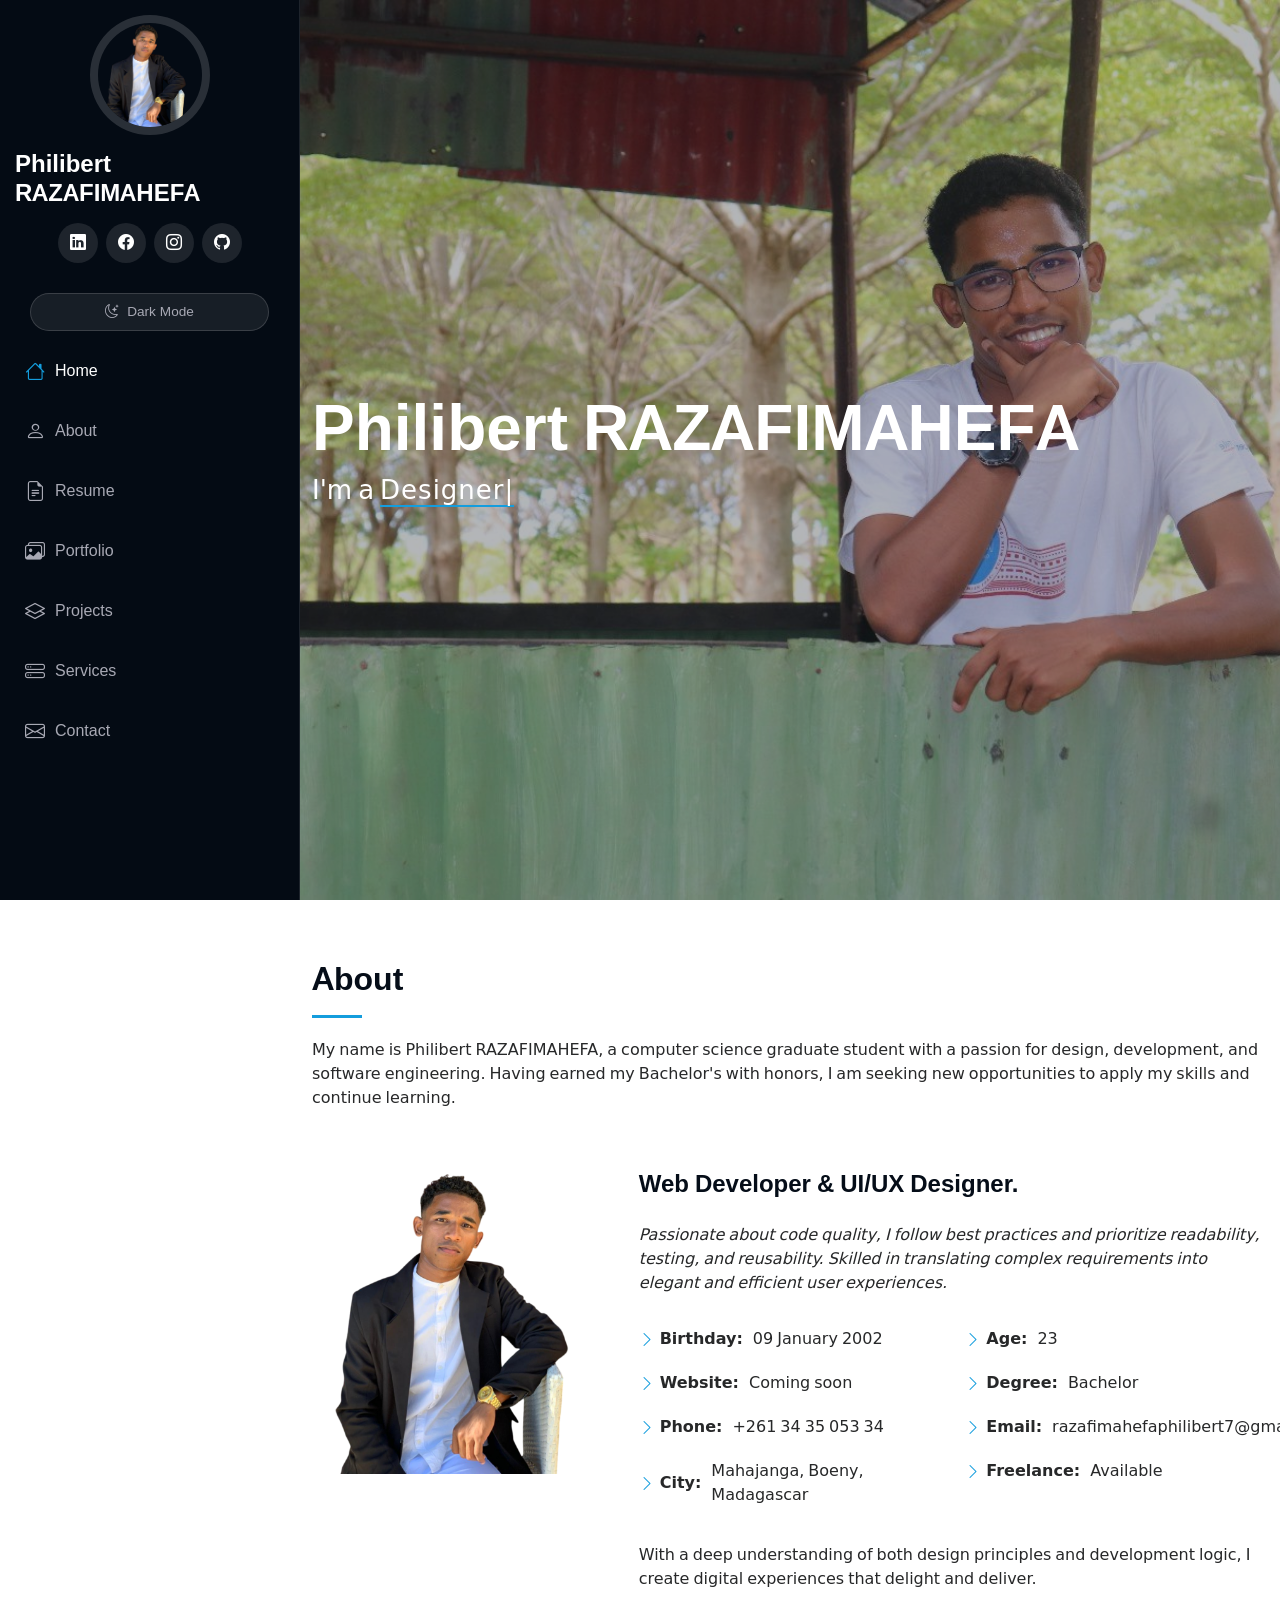
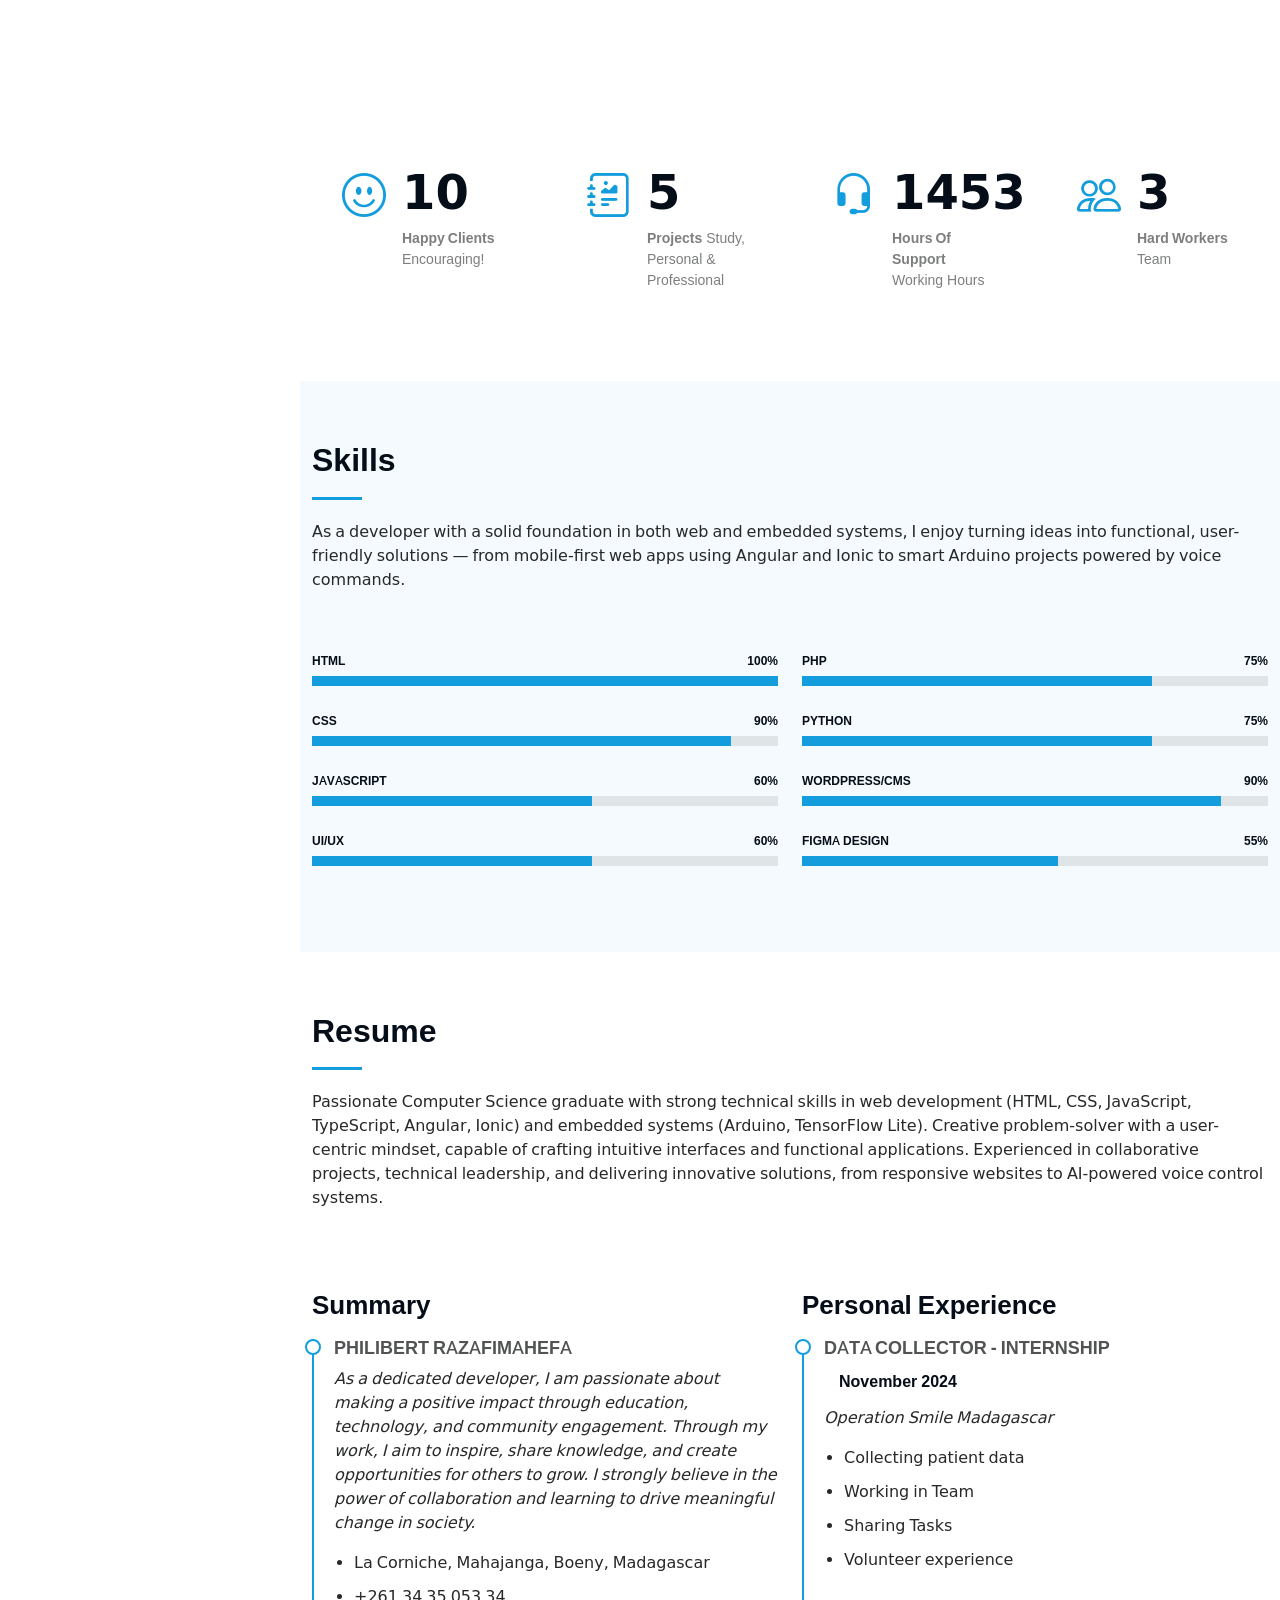
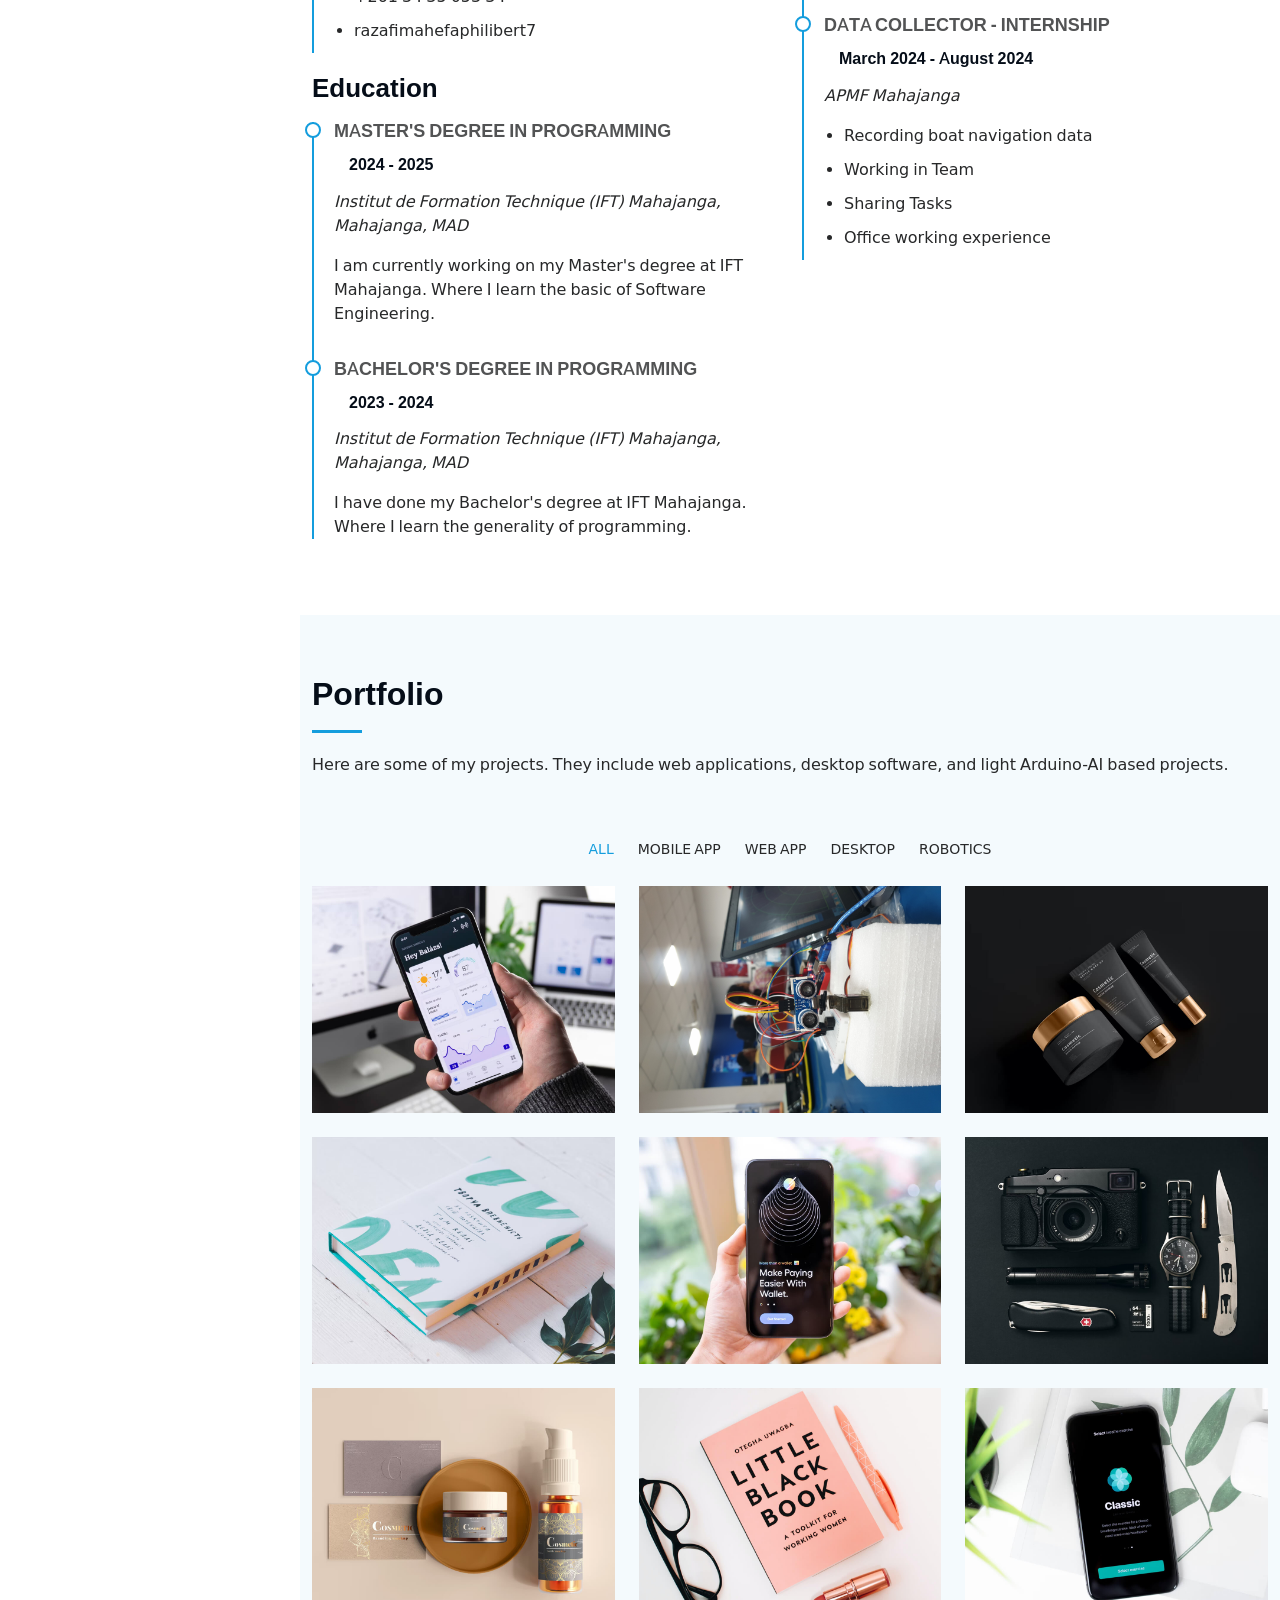
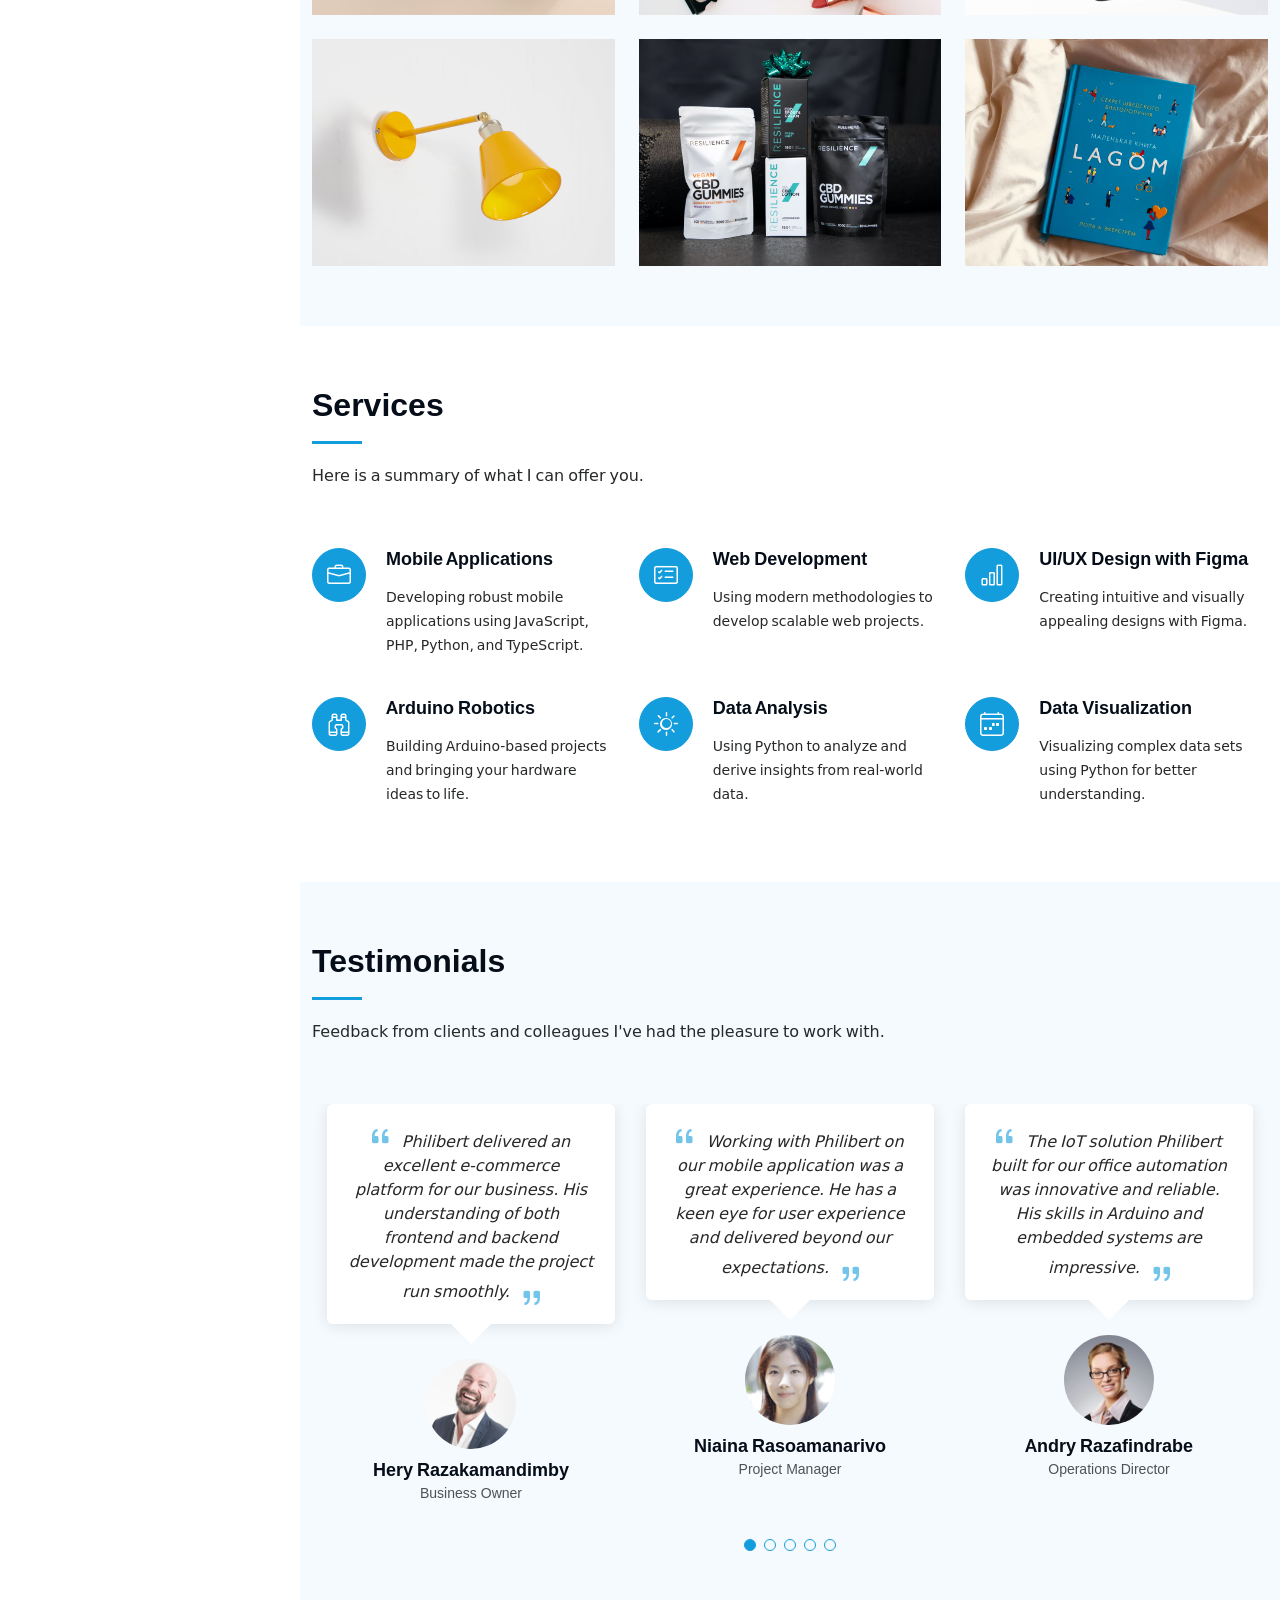
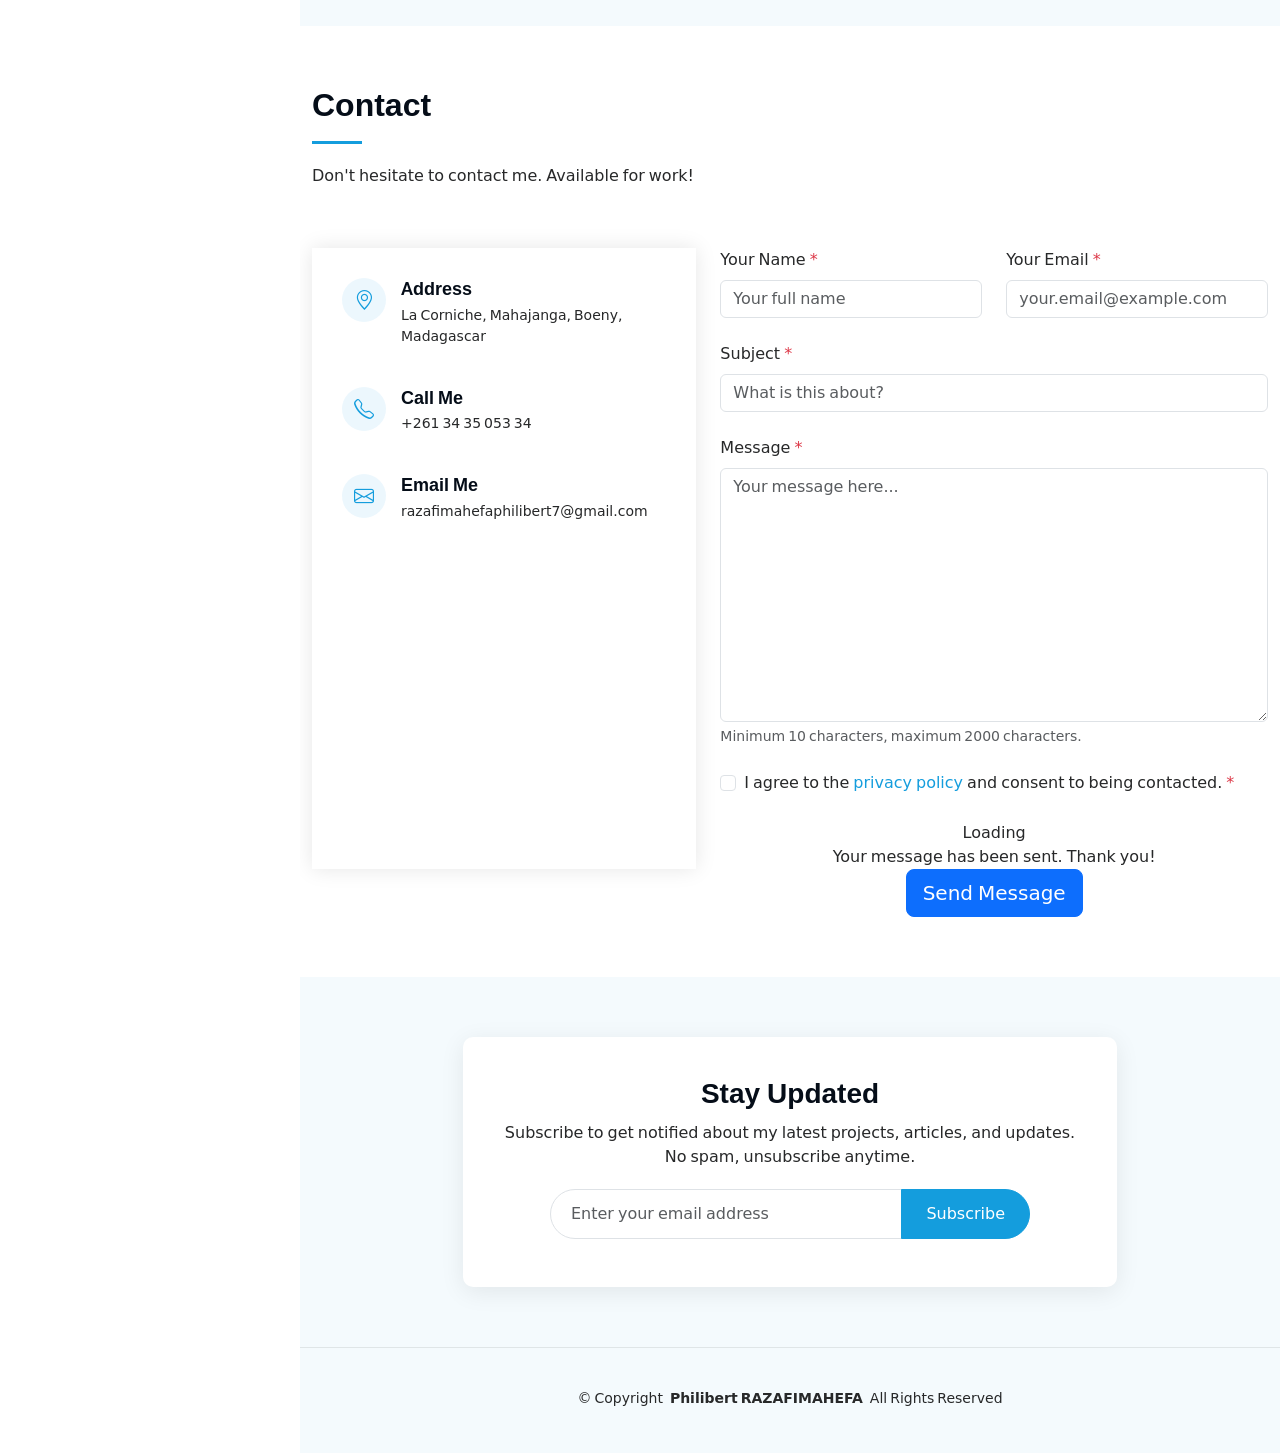
==== commit 391d692f: "Refactor contact form to use EmailJS for client-side handling and remove PHP dependency" ====
--- a/index.html
+++ b/index.html
@@ -830,17 +830,17 @@
           </div>
 
           <div class="col-lg-7">
-            <form action="forms/contact.php" method="post" class="php-email-form" data-aos="fade-up" data-aos-delay="200">
+            <form id="contact-form" method="post" class="emailjs-form" data-aos="fade-up" data-aos-delay="200">
               <div class="row gy-4">
 
                 <div class="col-md-6">
                   <label for="name-field" class="pb-2">Your Name <span class="text-danger">*</span></label>
-                  <input type="text" name="name" id="name-field" class="form-control" required="" autocomplete="name" minlength="2" maxlength="100" placeholder="Your full name">
+                  <input type="text" name="from_name" id="name-field" class="form-control" required="" autocomplete="name" minlength="2" maxlength="100" placeholder="Your full name">
                 </div>
 
                 <div class="col-md-6">
                   <label for="email-field" class="pb-2">Your Email <span class="text-danger">*</span></label>
-                  <input type="email" class="form-control" name="email" id="email-field" required="" autocomplete="email" placeholder="your.email@example.com">
+                  <input type="email" class="form-control" name="reply_to" id="email-field" required="" autocomplete="email" placeholder="your.email@example.com">
                 </div>
 
                 <div class="col-md-12">
@@ -958,7 +958,7 @@
 
   <!-- Vendor JS Files -->
   <script src="assets/vendor/bootstrap/js/bootstrap.bundle.min.js"></script>
-  <script src="assets/vendor/php-email-form/validate.js"></script>
+  <script src="assets/vendor/emailjs/email.min.js"></script>
   <script src="assets/vendor/aos/aos.js"></script>
   <script src="assets/vendor/typed.js/typed.umd.js"></script>
   <script src="assets/vendor/purecounter/purecounter_vanilla.js"></script>
@@ -972,6 +972,10 @@
   <script src="assets/js/main.min.js"></script>
   <script src="assets/js/analytics.js"></script>
 
+  <!-- Contact Form (EmailJS) -->
+  <script src="assets/js/emailjs-config.js"></script>
+  <script src="assets/js/emailjs-handler.js"></script>
+
 </body>
 
 </html>
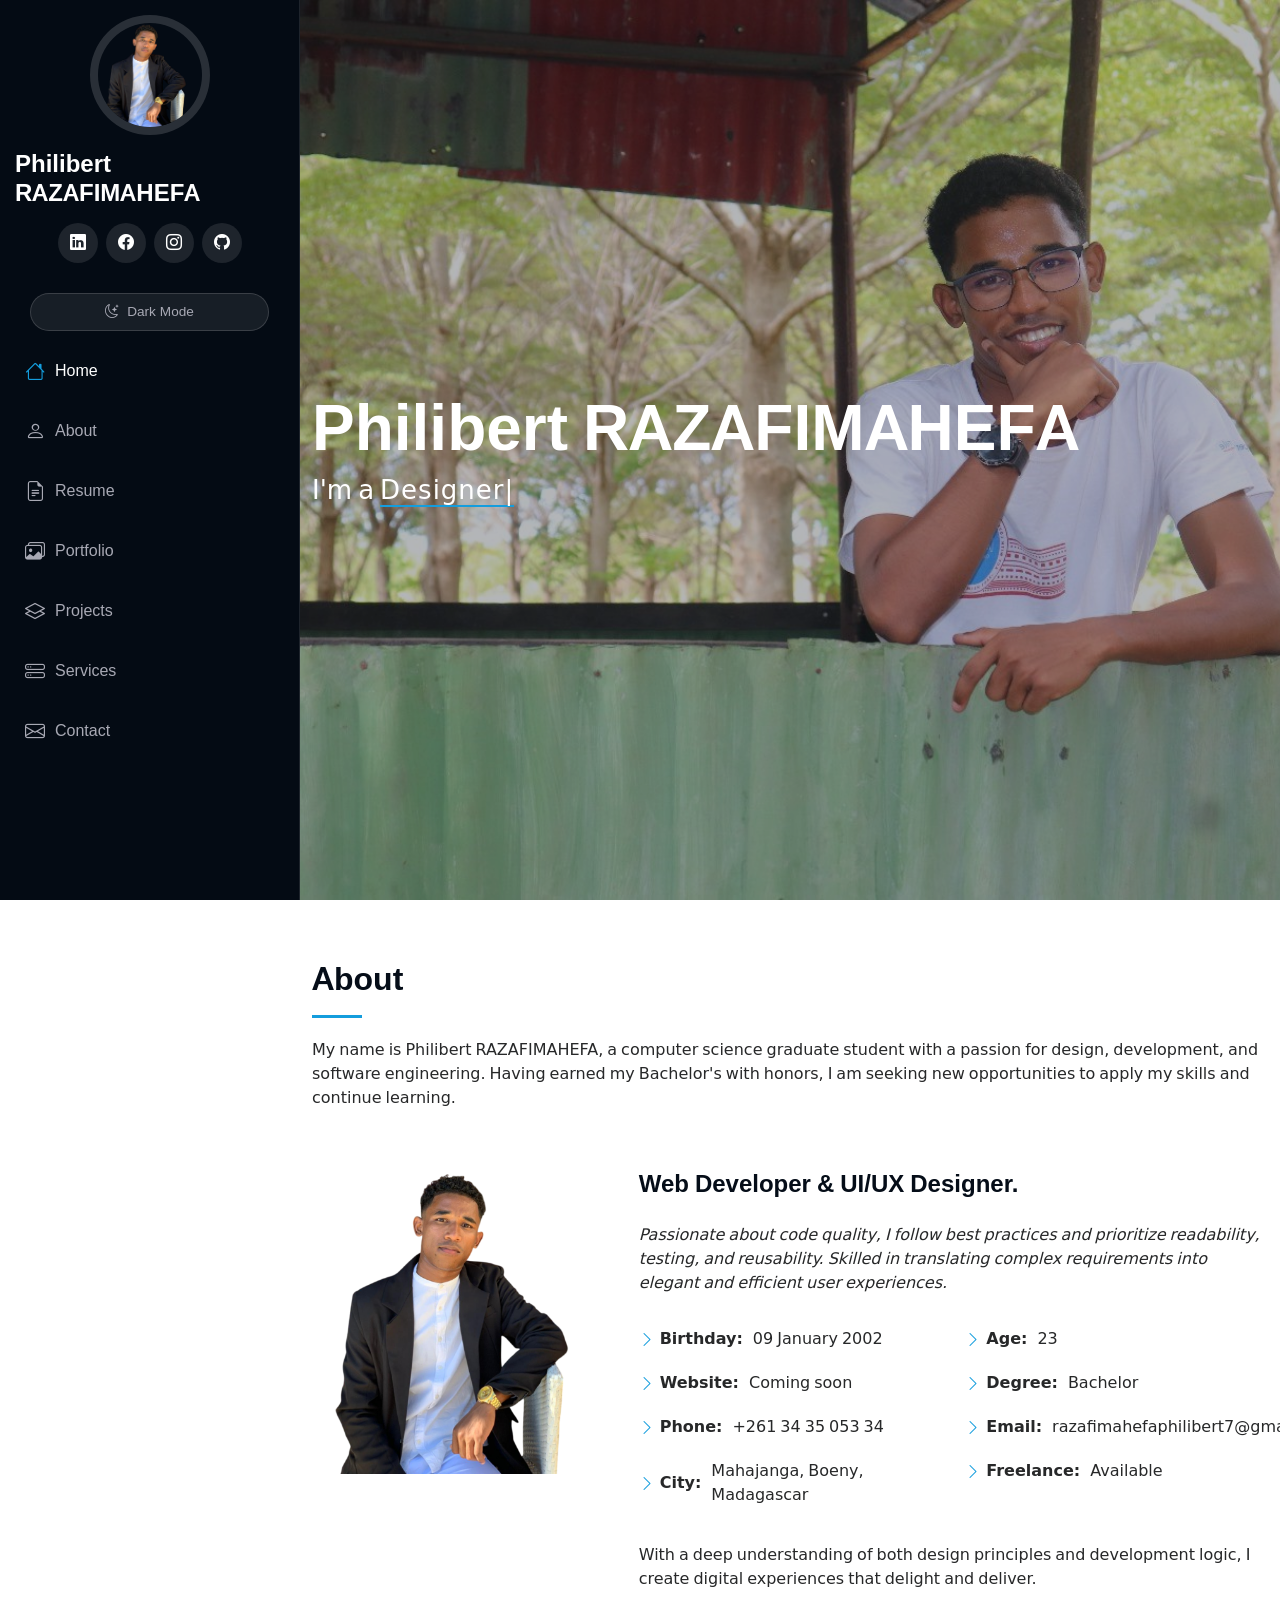
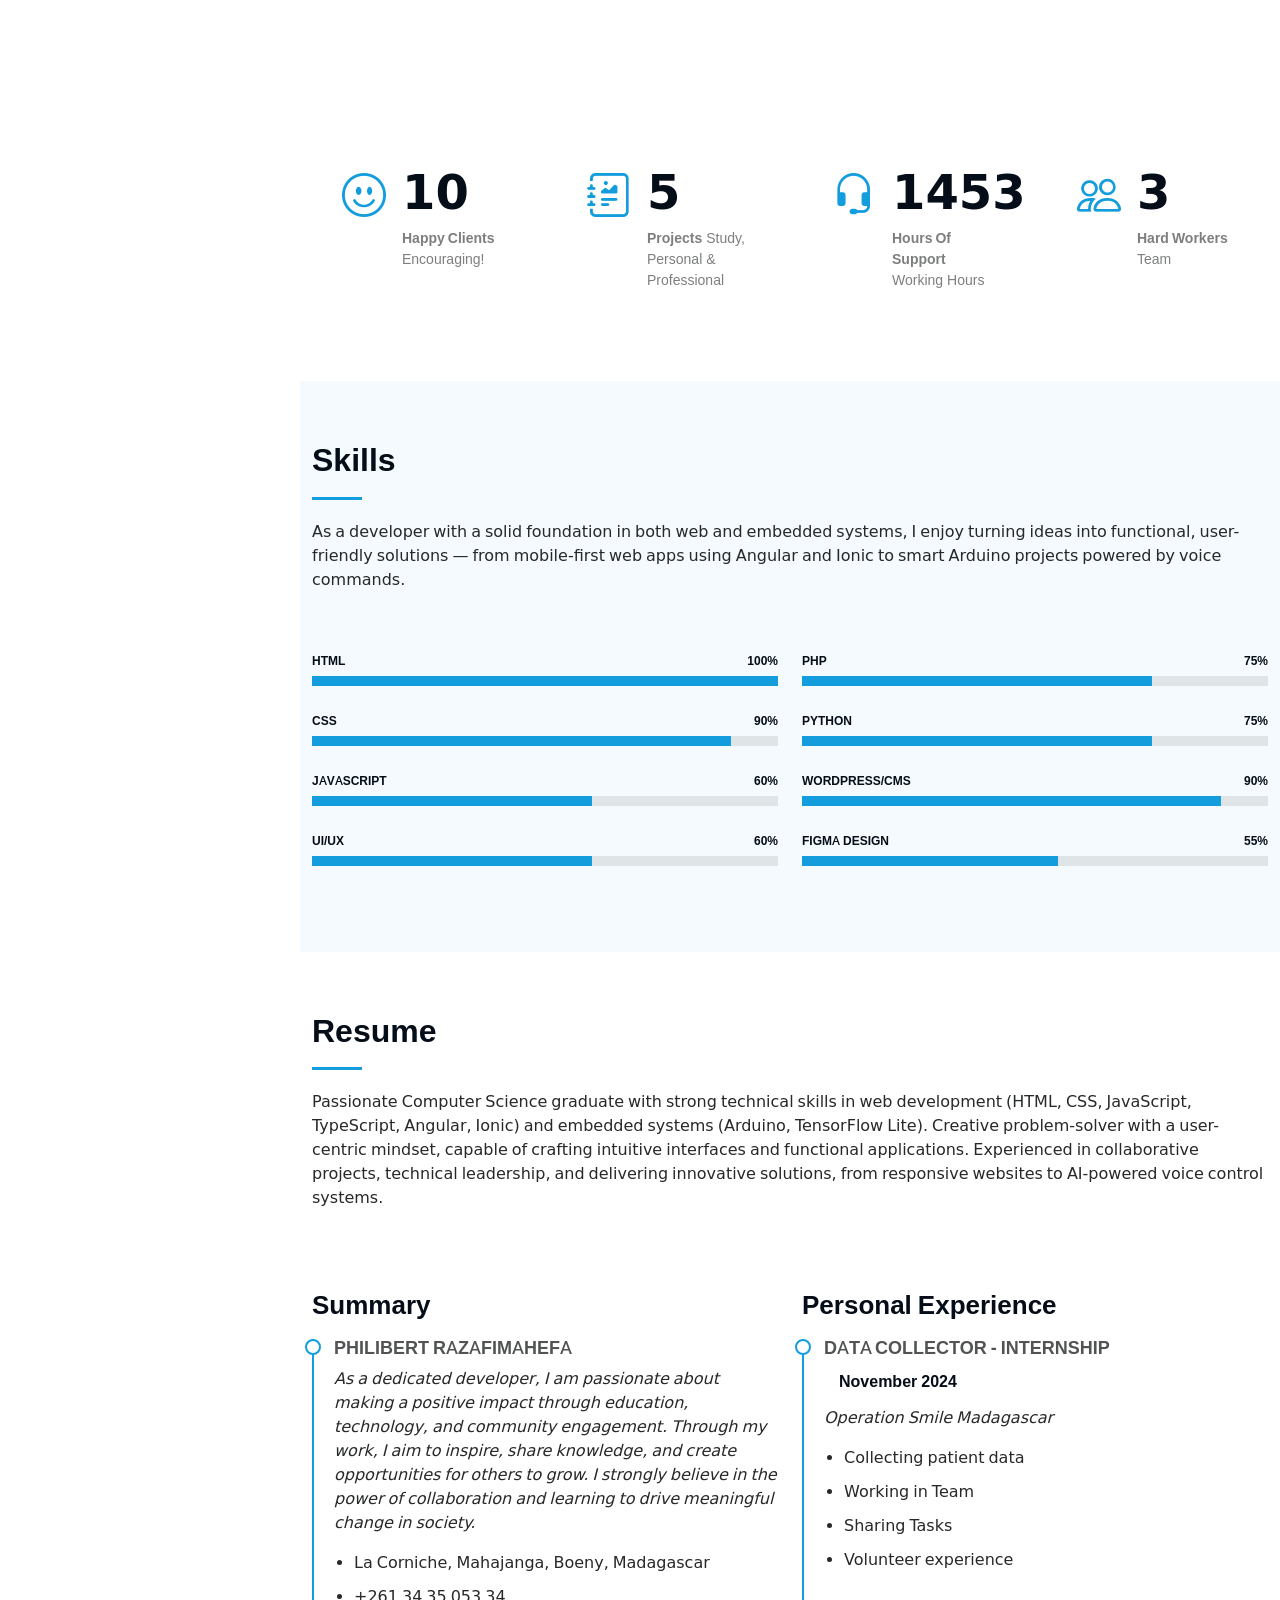
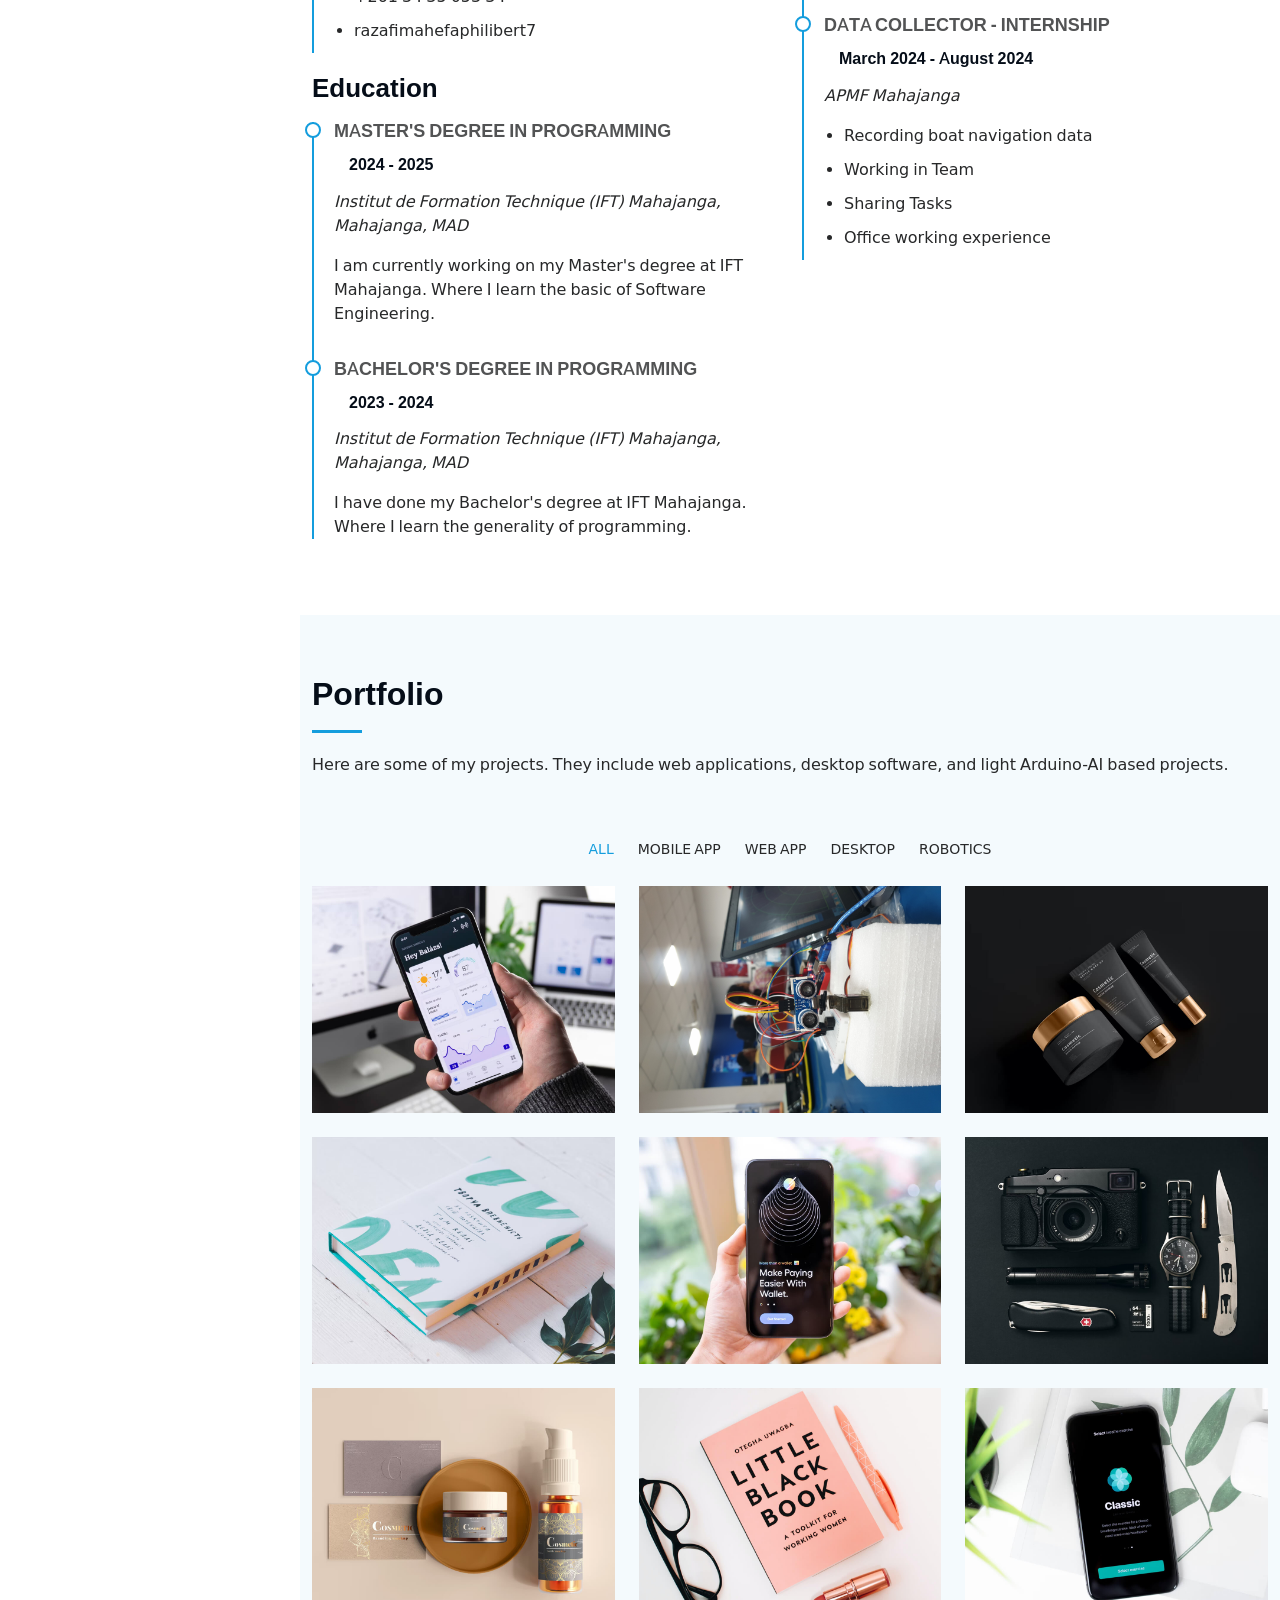
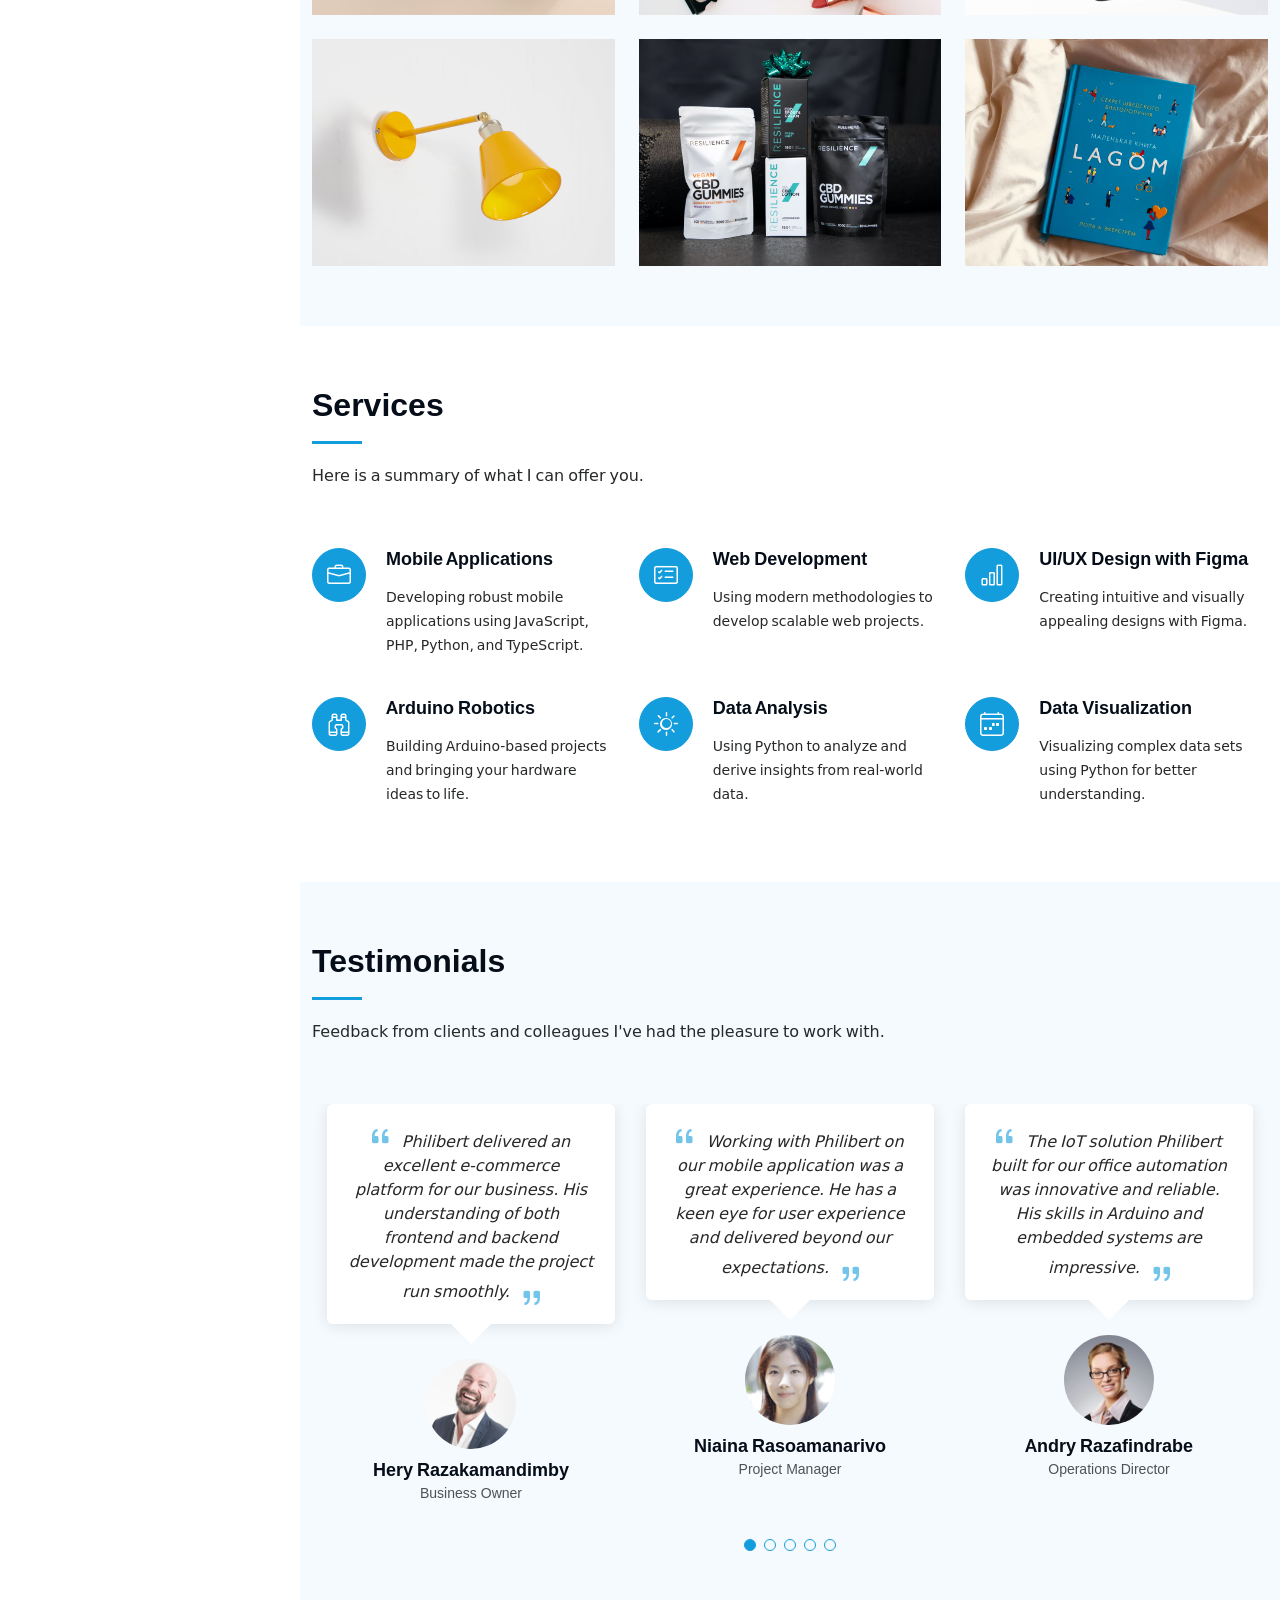
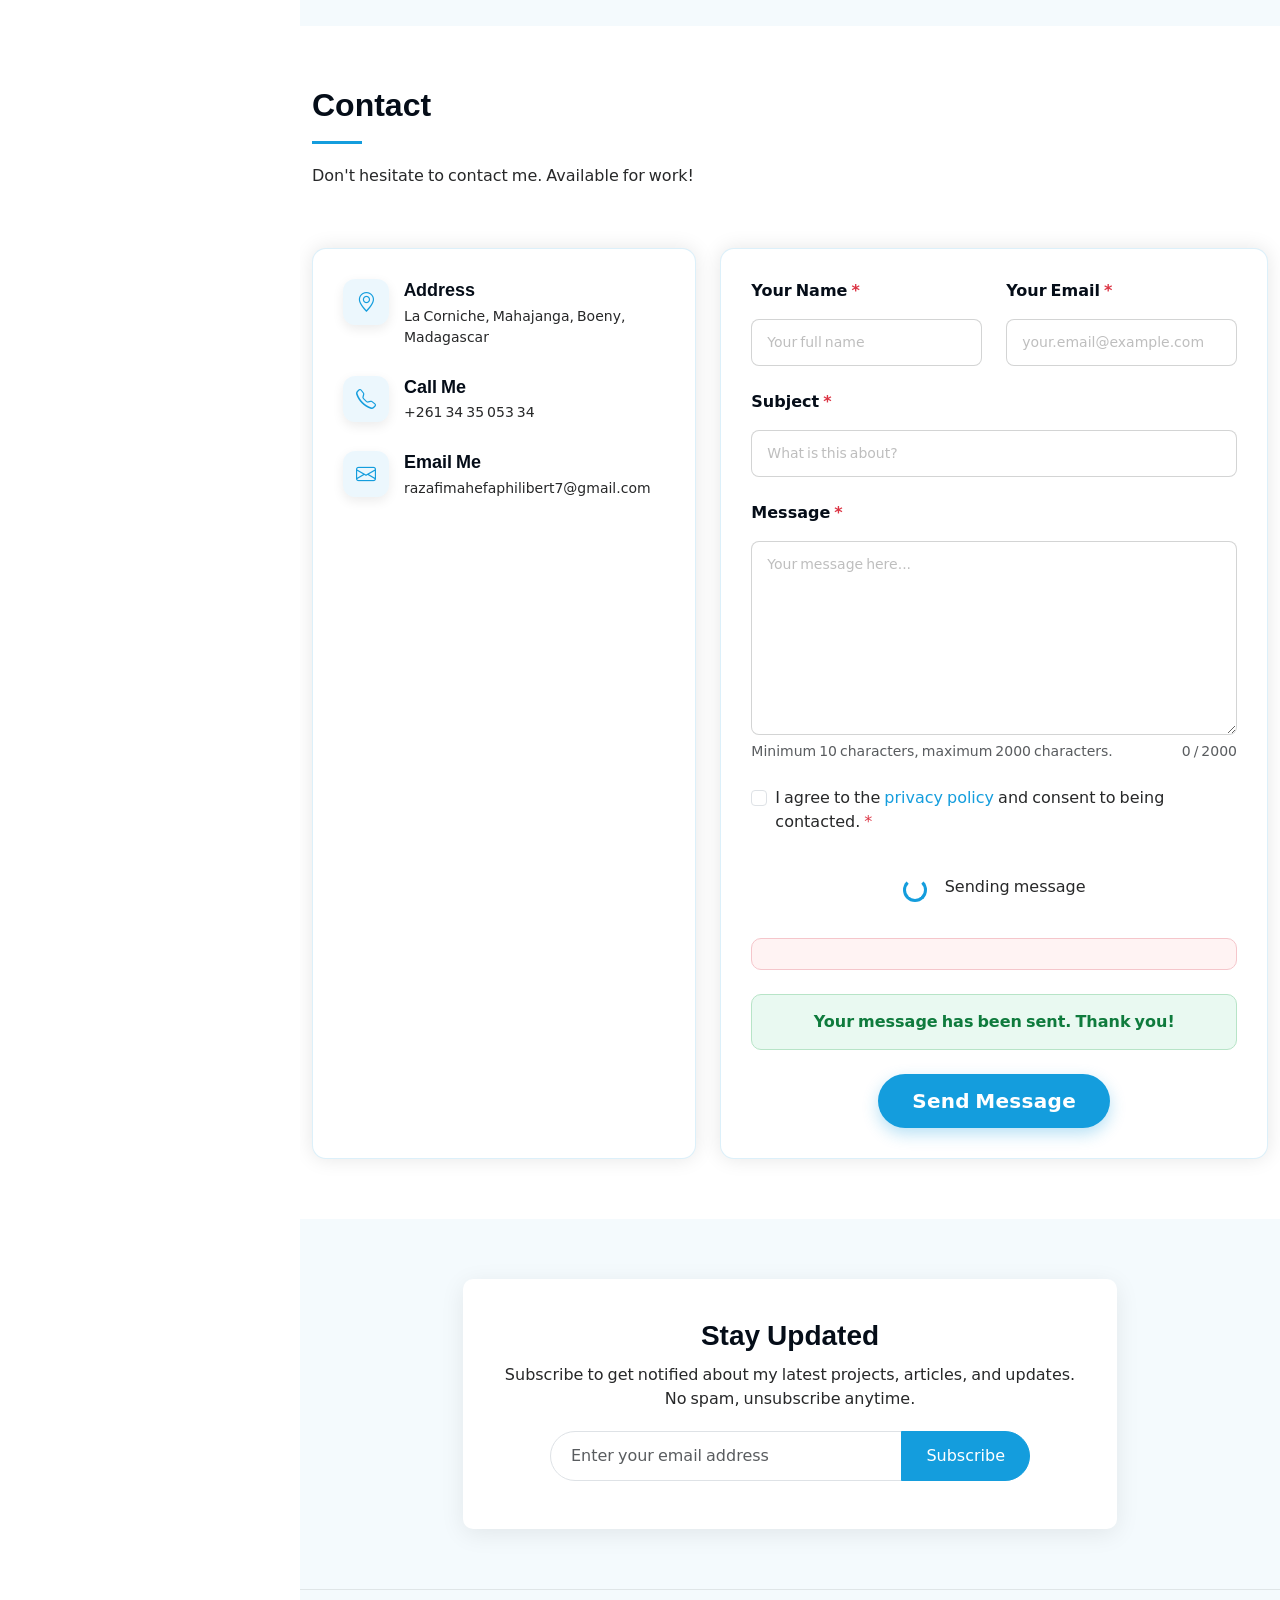
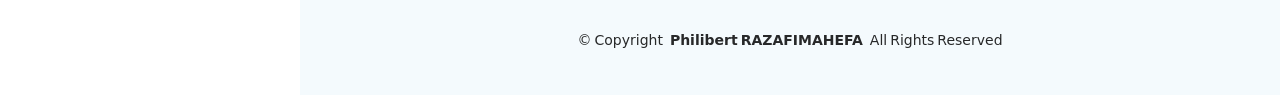
==== commit 2b995cd6: "Enhance contact form functionality with character counter and loading state for submission" ====
--- a/index.html
+++ b/index.html
@@ -100,6 +100,7 @@
 
   <!-- Main CSS File -->
   <link href="assets/css/main.min.css" rel="stylesheet">
+  <link href="assets/css/contact.css" rel="stylesheet">
 
   <!-- =======================================================
   * Template Name: iPortfolio
@@ -813,7 +814,7 @@
                 <i class="bi bi-telephone flex-shrink-0"></i>
                 <div>
                   <h3>Call Me</h3>
-                  <p>+261 34 35 053 34</p>
+                  <p><a href="tel:+261343505334">+261 34 35 053 34</a></p>
                 </div>
               </div><!-- End Info Item -->
 
@@ -821,7 +822,7 @@
                 <i class="bi bi-envelope flex-shrink-0"></i>
                 <div>
                   <h3>Email Me</h3>
-                  <p>razafimahefaphilibert7@gmail.com</p>
+                  <p><a href="mailto:razafimahefaphilibert7@gmail.com">razafimahefaphilibert7@gmail.com</a></p>
                 </div>
               </div><!-- End Info Item -->
 
@@ -830,34 +831,37 @@
           </div>
 
           <div class="col-lg-7">
-            <form id="contact-form" method="post" class="emailjs-form" data-aos="fade-up" data-aos-delay="200">
+            <form id="contact-form" method="post" class="php-email-form emailjs-form" data-aos="fade-up" data-aos-delay="200" novalidate>
               <div class="row gy-4">
 
                 <div class="col-md-6">
-                  <label for="name-field" class="pb-2">Your Name <span class="text-danger">*</span></label>
+                  <label for="name-field" class="pb-2 form-label">Your Name <span class="text-danger" aria-hidden="true">*</span><span class="visually-hidden"> (required)</span></label>
                   <input type="text" name="from_name" id="name-field" class="form-control" required="" autocomplete="name" minlength="2" maxlength="100" placeholder="Your full name">
                 </div>
 
                 <div class="col-md-6">
-                  <label for="email-field" class="pb-2">Your Email <span class="text-danger">*</span></label>
+                  <label for="email-field" class="pb-2 form-label">Your Email <span class="text-danger" aria-hidden="true">*</span><span class="visually-hidden"> (required)</span></label>
                   <input type="email" class="form-control" name="reply_to" id="email-field" required="" autocomplete="email" placeholder="your.email@example.com">
                 </div>
 
                 <div class="col-md-12">
-                  <label for="subject-field" class="pb-2">Subject <span class="text-danger">*</span></label>
+                  <label for="subject-field" class="pb-2 form-label">Subject <span class="text-danger" aria-hidden="true">*</span><span class="visually-hidden"> (required)</span></label>
                   <input type="text" class="form-control" name="subject" id="subject-field" required="" autocomplete="off" minlength="3" maxlength="200" placeholder="What is this about?">
                 </div>
 
                 <div class="col-md-12">
-                  <label for="message-field" class="pb-2">Message <span class="text-danger">*</span></label>
-                  <textarea class="form-control" name="message" rows="10" id="message-field" required="" minlength="10" maxlength="2000" placeholder="Your message here..."></textarea>
-                  <div class="form-text">Minimum 10 characters, maximum 2000 characters.</div>
+                  <label for="message-field" class="pb-2 form-label">Message <span class="text-danger" aria-hidden="true">*</span><span class="visually-hidden"> (required)</span></label>
+                  <textarea class="form-control" name="message" rows="8" id="message-field" required="" minlength="10" maxlength="2000" placeholder="Your message here..."></textarea>
+                  <div class="form-text d-flex justify-content-between flex-wrap gap-1">
+                    <span>Minimum 10 characters, maximum 2000 characters.</span>
+                    <span id="message-count" aria-live="polite">0 / 2000</span>
+                  </div>
                 </div>
 
                 <div class="col-md-12">
                   <div class="form-check">
                     <input type="checkbox" name="privacy" id="privacy-check" class="form-check-input" required>
-                    <label for="privacy-check" class="form-check-label">I agree to the <a href="#" data-bs-toggle="modal" data-bs-target="#privacyModal">privacy policy</a> and consent to being contacted. <span class="text-danger">*</span></label>
+                    <label for="privacy-check" class="form-check-label">I agree to the <a href="#" data-bs-toggle="modal" data-bs-target="#privacyModal">privacy policy</a> and consent to being contacted. <span class="text-danger" aria-hidden="true">*</span><span class="visually-hidden"> (required)</span></label>
                   </div>
                 </div>
 
@@ -867,11 +871,14 @@
                 </div>
 
                 <div class="col-md-12 text-center">
-                  <div class="loading">Loading</div>
-                  <div class="error-message"></div>
-                  <div class="sent-message">Your message has been sent. Thank you!</div>
-
-                  <button type="submit" class="btn btn-primary btn-lg">Send Message</button>
+                  <div class="loading" role="status">Sending message<span class="visually-hidden">...</span></div>
+                  <div class="error-message" role="alert"></div>
+                  <div class="sent-message" role="status">Your message has been sent. Thank you!</div>
+
+                  <button type="submit" class="btn btn-primary btn-lg send-btn">
+                    <span class="btn-text">Send Message</span>
+                    <span class="btn-loader d-none" aria-hidden="true"></span>
+                  </button>
                 </div>
 
               </div>
@@ -974,7 +981,7 @@
 
   <!-- Contact Form (EmailJS) -->
   <script src="assets/js/emailjs-config.js"></script>
-  <script src="assets/js/emailjs-handler.js"></script>
+  <script src="assets/js/emailjs-handler.js?v=5"></script>
 
 </body>
 
--- a/assets/css/contact.css
+++ b/assets/css/contact.css
@@ -0,0 +1,187 @@
+/*--------------------------------------------------------------
+# Contact Section - UI/UX enhancements
+# Loaded after main.min.css. Uses theme CSS variables so dark
+# mode is handled automatically.
+--------------------------------------------------------------*/
+
+/* ===== Info items ===== */
+.contact .info-wrap {
+  height: 100%;
+  display: flex;
+  flex-direction: column;
+  border-radius: 14px;
+  border: 1px solid color-mix(in srgb, var(--accent-color), transparent 85%);
+}
+
+.contact .info-item {
+  display: flex;
+  align-items: flex-start;
+  margin-bottom: 28px;
+}
+
+.contact .info-item i {
+  font-size: 20px;
+  width: 46px;
+  height: 46px;
+  flex-shrink: 0;
+  border-radius: 12px;
+  box-shadow: 0 4px 12px rgba(0, 0, 0, 0.08);
+  transition: all 0.3s ease-in-out;
+}
+
+.contact .info-item:hover i {
+  transform: translateY(-2px) rotate(-6deg);
+}
+
+.contact .info-item h3 {
+  color: var(--heading-color);
+}
+
+.contact .info-item p a {
+  color: var(--default-color);
+  text-decoration: none;
+  transition: color 0.2s ease;
+}
+
+.contact .info-item p a:hover {
+  color: var(--accent-color);
+}
+
+/* ===== Form card ===== */
+.contact .php-email-form {
+  border-radius: 14px;
+  border: 1px solid color-mix(in srgb, var(--accent-color), transparent 85%);
+}
+
+.contact .php-email-form .form-label {
+  font-weight: 600;
+  color: var(--heading-color);
+}
+
+.contact .php-email-form input[type=text],
+.contact .php-email-form input[type=email],
+.contact .php-email-form textarea {
+  border-radius: 8px;
+  padding: 12px 15px;
+  border-width: 1.5px;
+  transition: border-color 0.2s ease, box-shadow 0.2s ease, background-color 0.2s ease;
+}
+
+.contact .php-email-form input[type=text]:focus,
+.contact .php-email-form input[type=email]:focus,
+.contact .php-email-form textarea:focus {
+  border-color: var(--accent-color);
+  box-shadow: 0 0 0 0.2rem color-mix(in srgb, var(--accent-color), transparent 80%);
+}
+
+/* Inline validation states */
+.contact .php-email-form input.form-control.is-invalid,
+.contact .php-email-form textarea.form-control.is-invalid {
+  border-color: #dc3545;
+}
+
+/* Character counter */
+.contact .php-email-form .form-text {
+  margin-top: 6px;
+}
+.contact .php-email-form #message-count {
+  font-variant-numeric: tabular-nums;
+}
+
+/* ===== Privacy checkbox ===== */
+.contact .php-email-form .form-check-input:checked {
+  background-color: var(--accent-color);
+  border-color: var(--accent-color);
+}
+.contact .php-email-form .form-check-input:focus {
+  box-shadow: 0 0 0 0.2rem color-mix(in srgb, var(--accent-color), transparent 80%);
+  border-color: var(--accent-color);
+}
+.contact .php-email-form .form-check-label a {
+  color: var(--accent-color);
+  text-underline-offset: 2px;
+}
+
+/* ===== Submit button + loading state ===== */
+.contact .php-email-form button[type=submit] {
+  min-width: 200px;
+  padding: 12px 34px;
+  font-weight: 600;
+  letter-spacing: 0.3px;
+  display: inline-flex;
+  align-items: center;
+  justify-content: center;
+  gap: 8px;
+  box-shadow: 0 6px 16px color-mix(in srgb, var(--accent-color), transparent 70%);
+  transition: all 0.3s ease-in-out;
+}
+
+.contact .php-email-form button[type=submit]:hover {
+  transform: translateY(-2px);
+  box-shadow: 0 8px 20px color-mix(in srgb, var(--accent-color), transparent 55%);
+}
+
+.contact .php-email-form button[type=submit]:active {
+  transform: translateY(0);
+}
+
+.contact .php-email-form button[type=submit]:disabled {
+  opacity: 0.8;
+  transform: none;
+  cursor: not-allowed;
+}
+
+.contact .php-email-form .btn-loader {
+  width: 18px;
+  height: 18px;
+  border-radius: 50%;
+  border: 2px solid rgba(255, 255, 255, 0.4);
+  border-top-color: var(--contrast-color);
+  animation: contact-btn-spin 0.7s linear infinite;
+}
+
+@keyframes contact-btn-spin {
+  to { transform: rotate(360deg); }
+}
+
+/* ===== Status messages ===== */
+.contact .php-email-form .loading,
+.contact .php-email-form .error-message,
+.contact .php-email-form .sent-message {
+  border-radius: 10px;
+  display: flex;
+  align-items: center;
+  justify-content: center;
+  gap: 8px;
+}
+
+.contact .php-email-form .error-message {
+  background: #fff3f3;
+  color: #d63384;
+  border: 1px solid #f5c6cb;
+}
+
+.contact .php-email-form .sent-message {
+  background: #e9f9f1;
+  color: #0f7b3d;
+  border: 1px solid #b7e4c7;
+}
+
+body.dark-mode .contact .php-email-form .error-message {
+  background: rgba(220, 53, 69, 0.15);
+  color: #ffb3b3;
+  border-color: rgba(220, 53, 69, 0.4);
+}
+
+body.dark-mode .contact .php-email-form .sent-message {
+  background: rgba(40, 167, 69, 0.15);
+  color: #8fe0a8;
+  border-color: rgba(40, 167, 69, 0.4);
+}
+
+/* ===== Responsive ===== */
+@media (max-width: 575px) {
+  .contact .php-email-form button[type=submit] {
+    width: 100%;
+  }
+}
